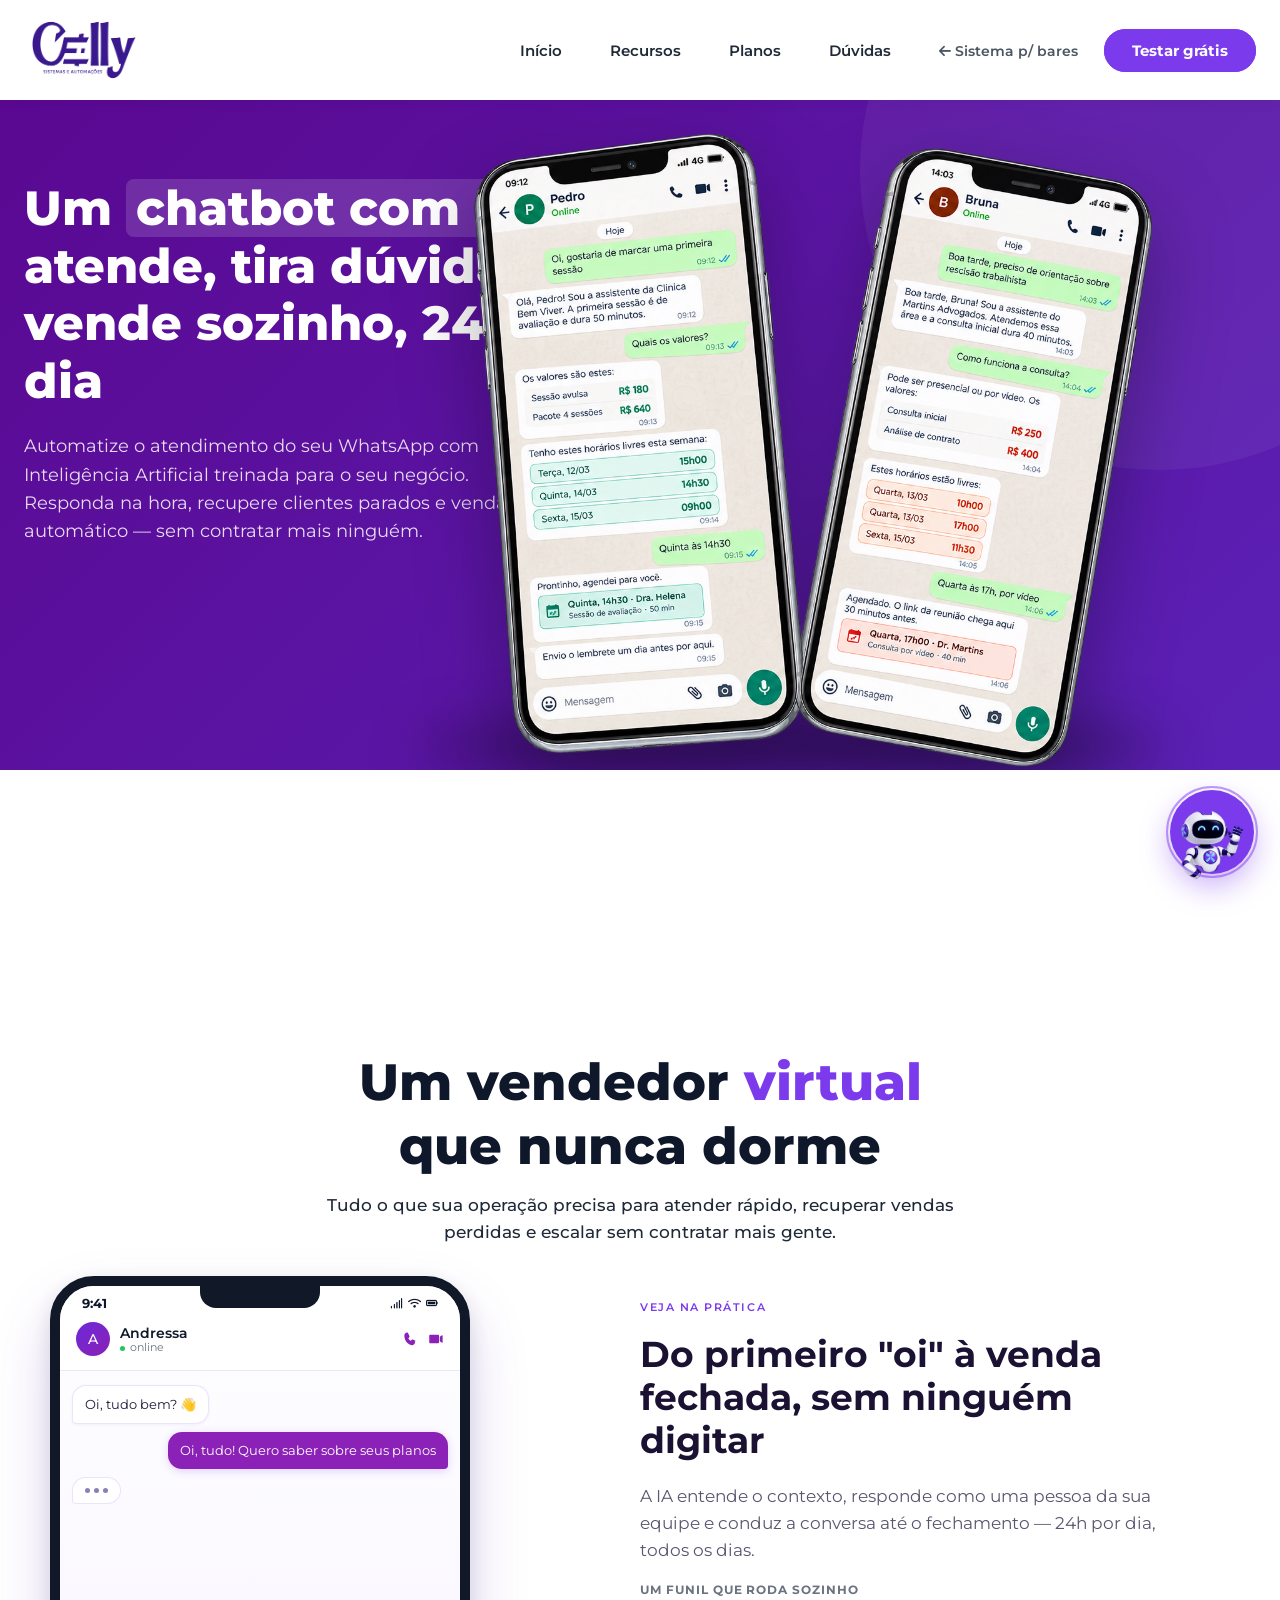
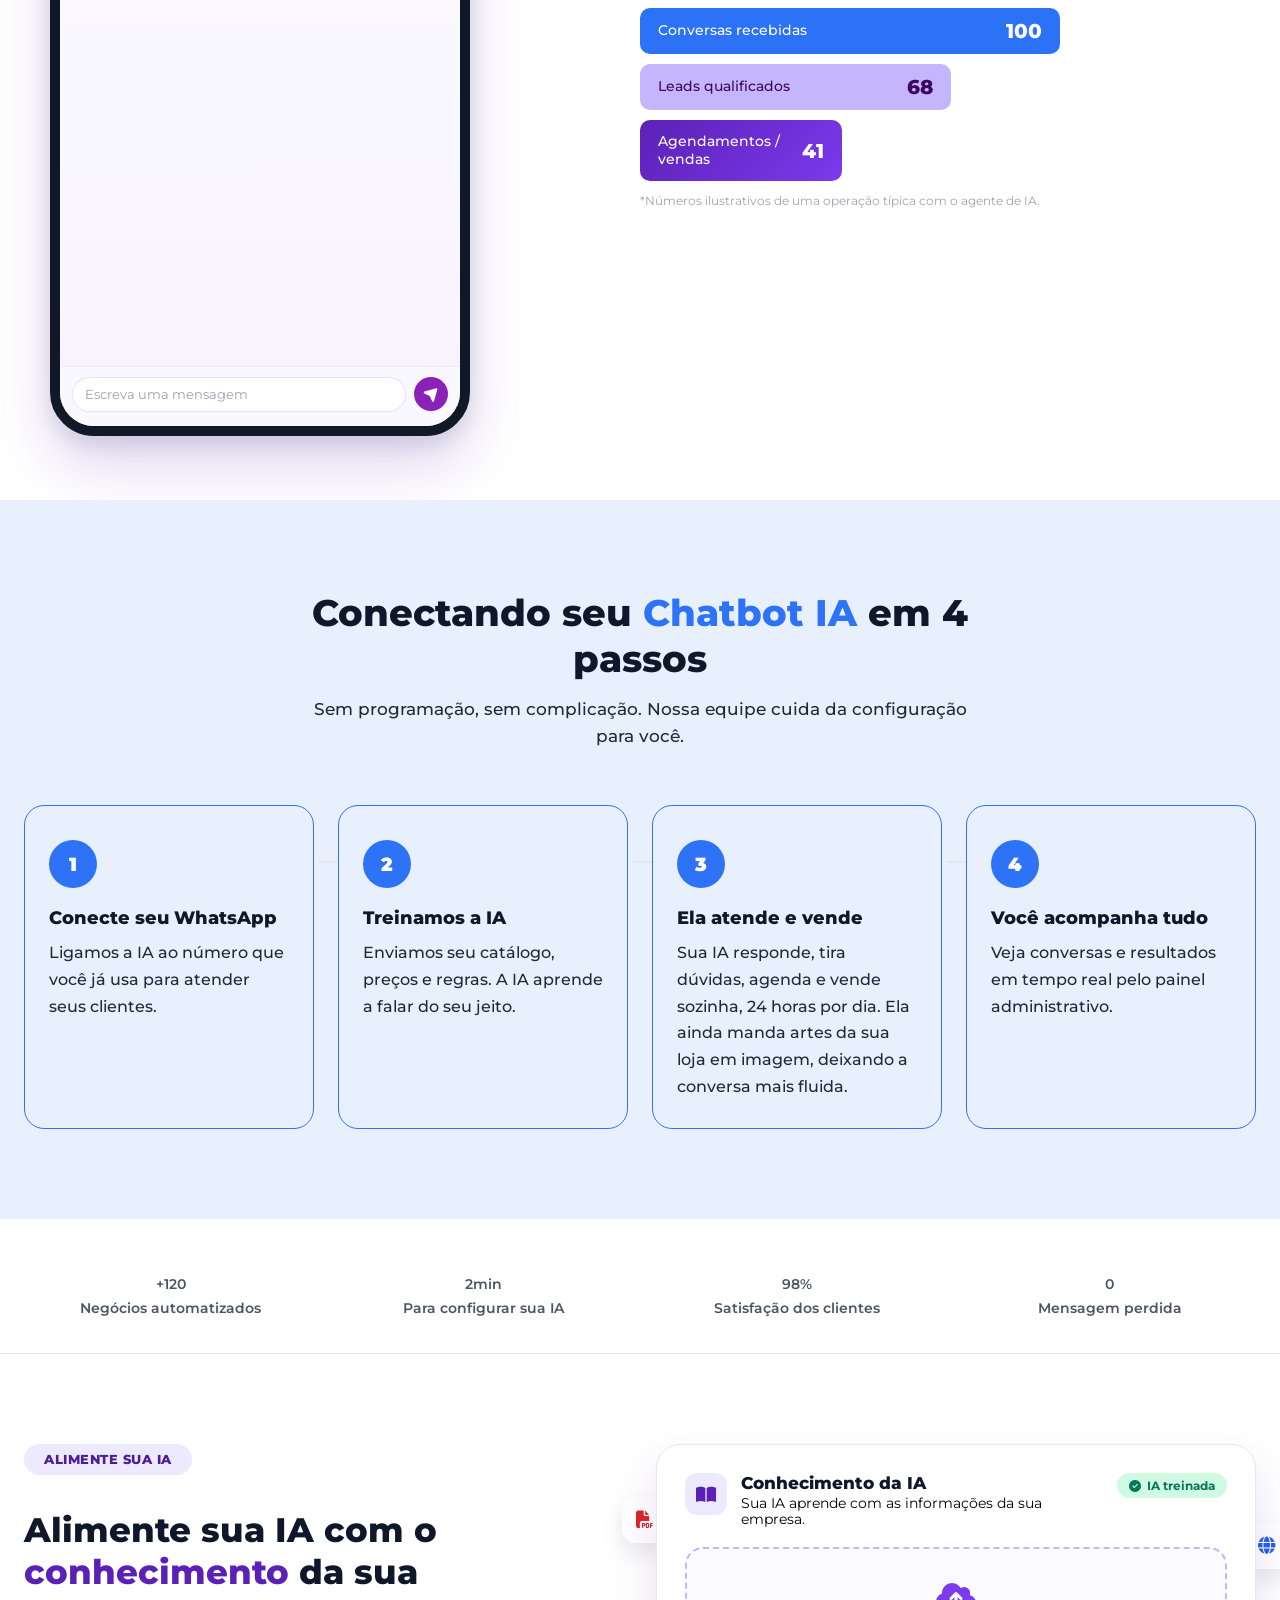
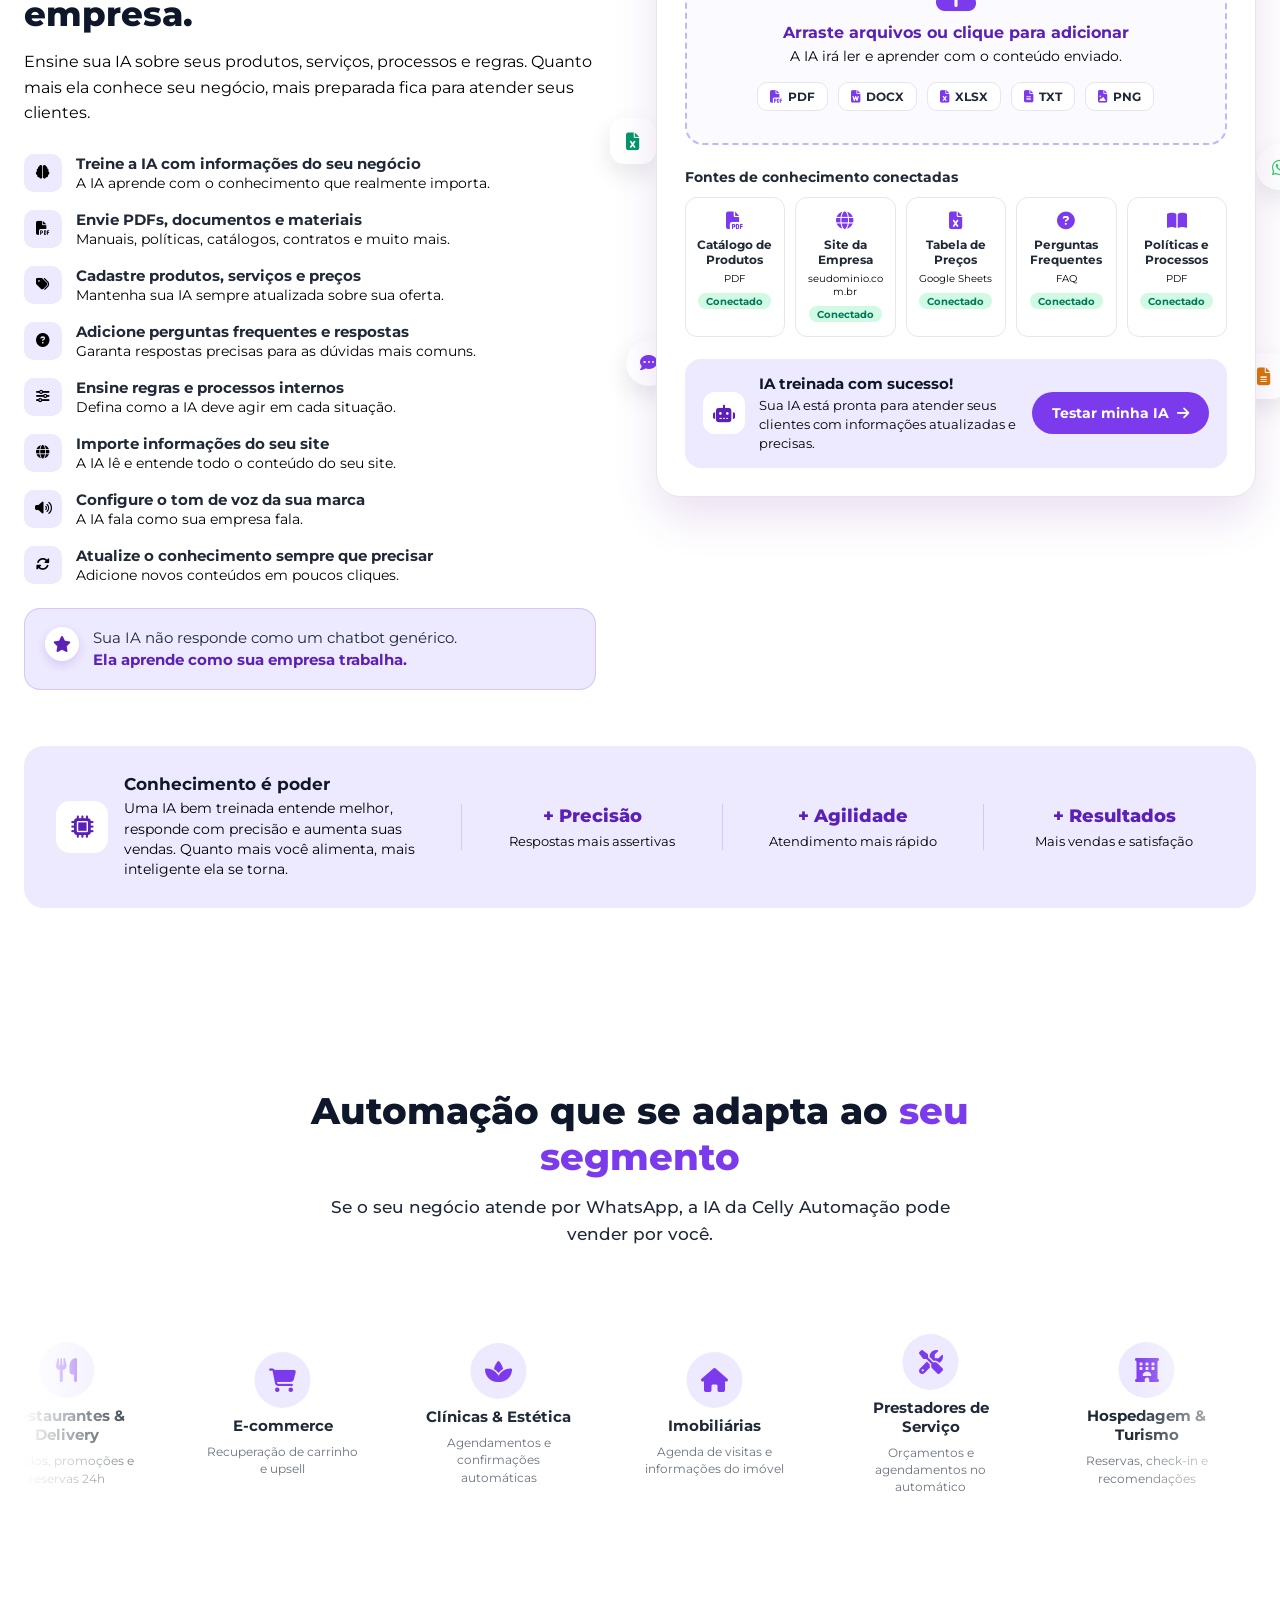
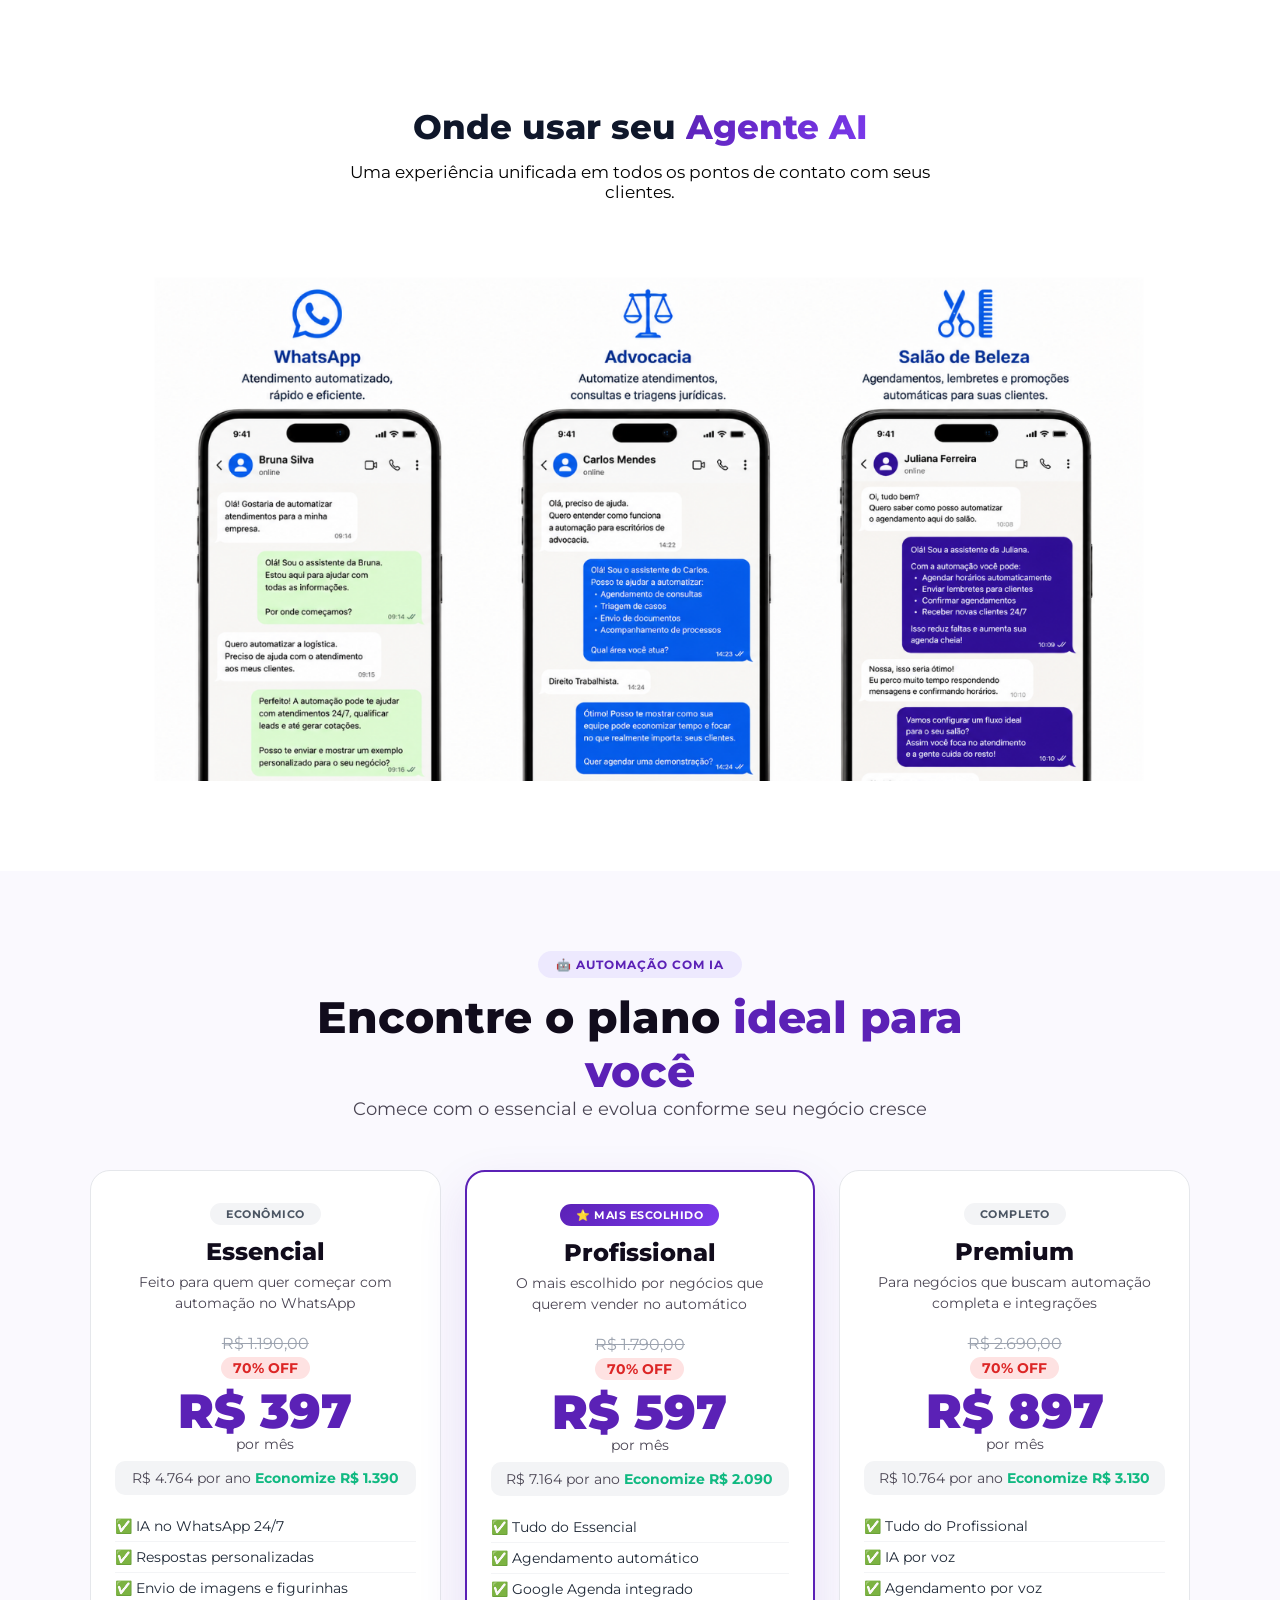
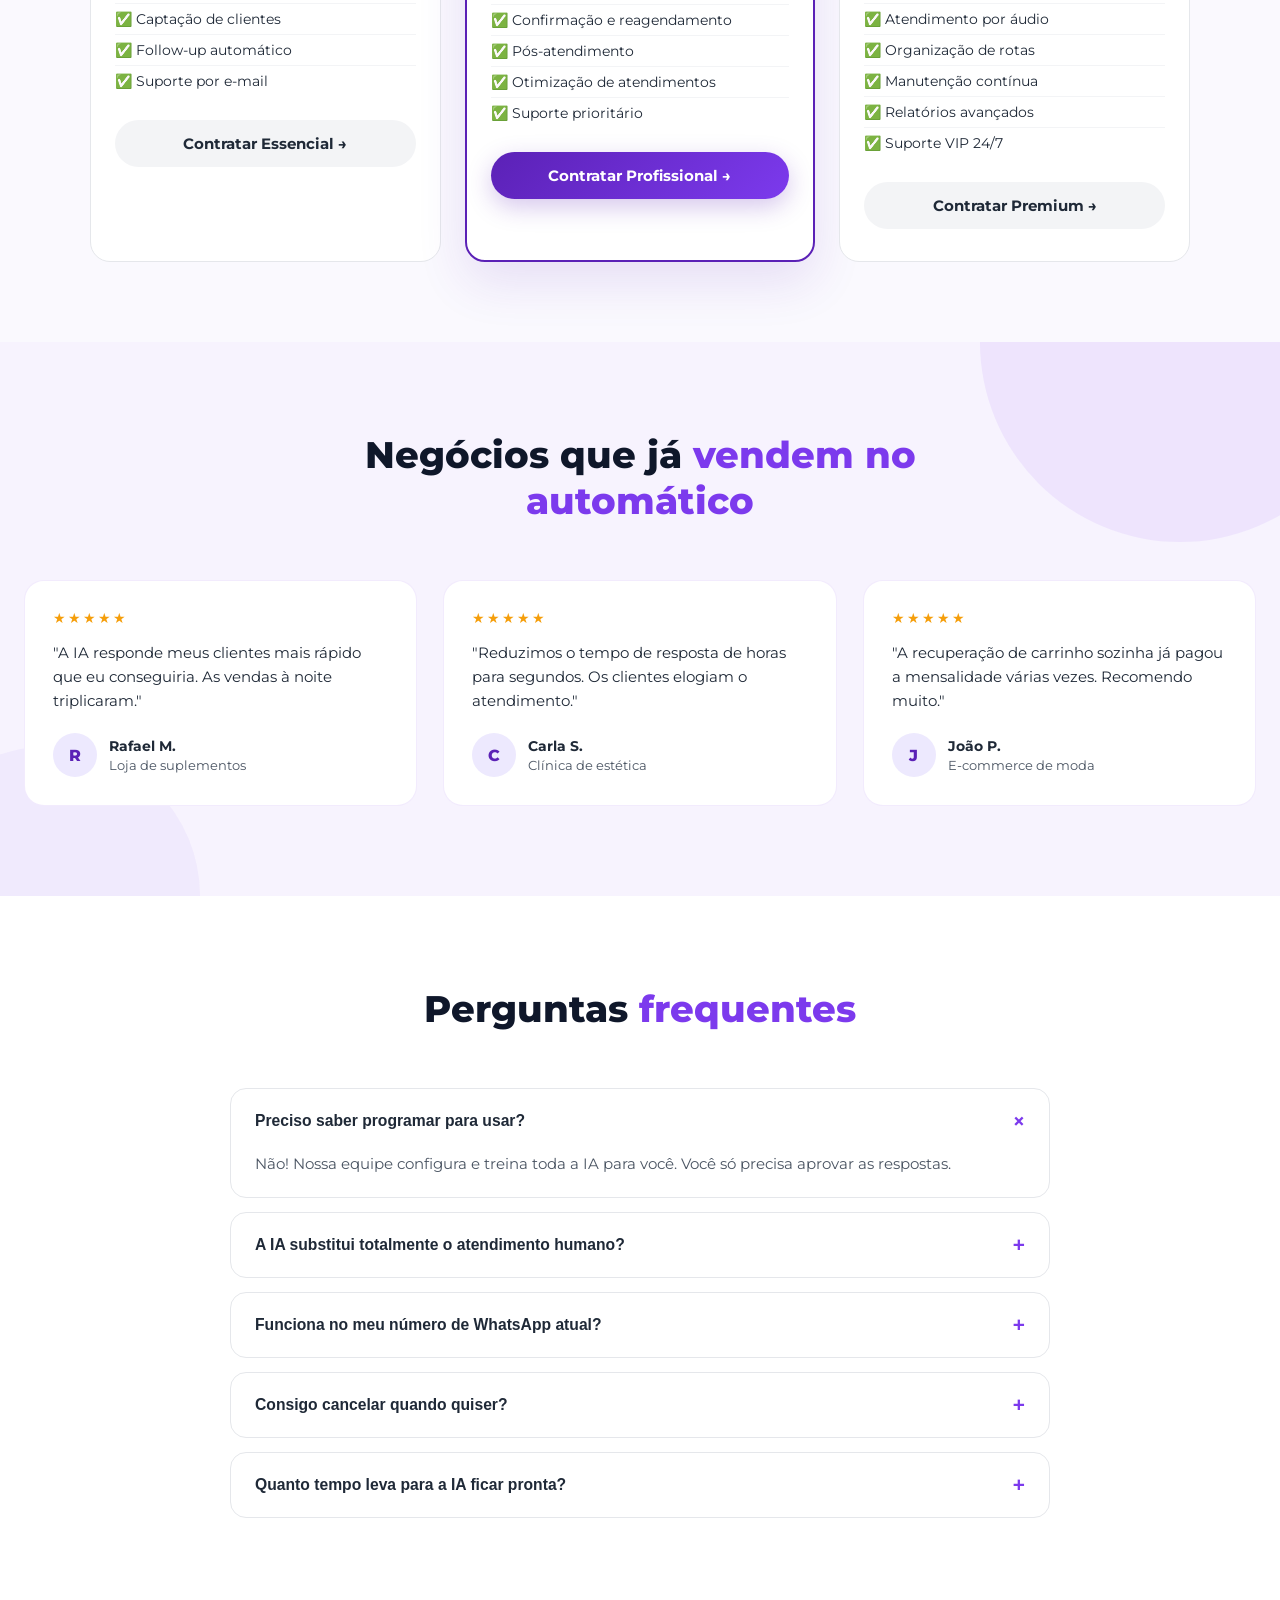
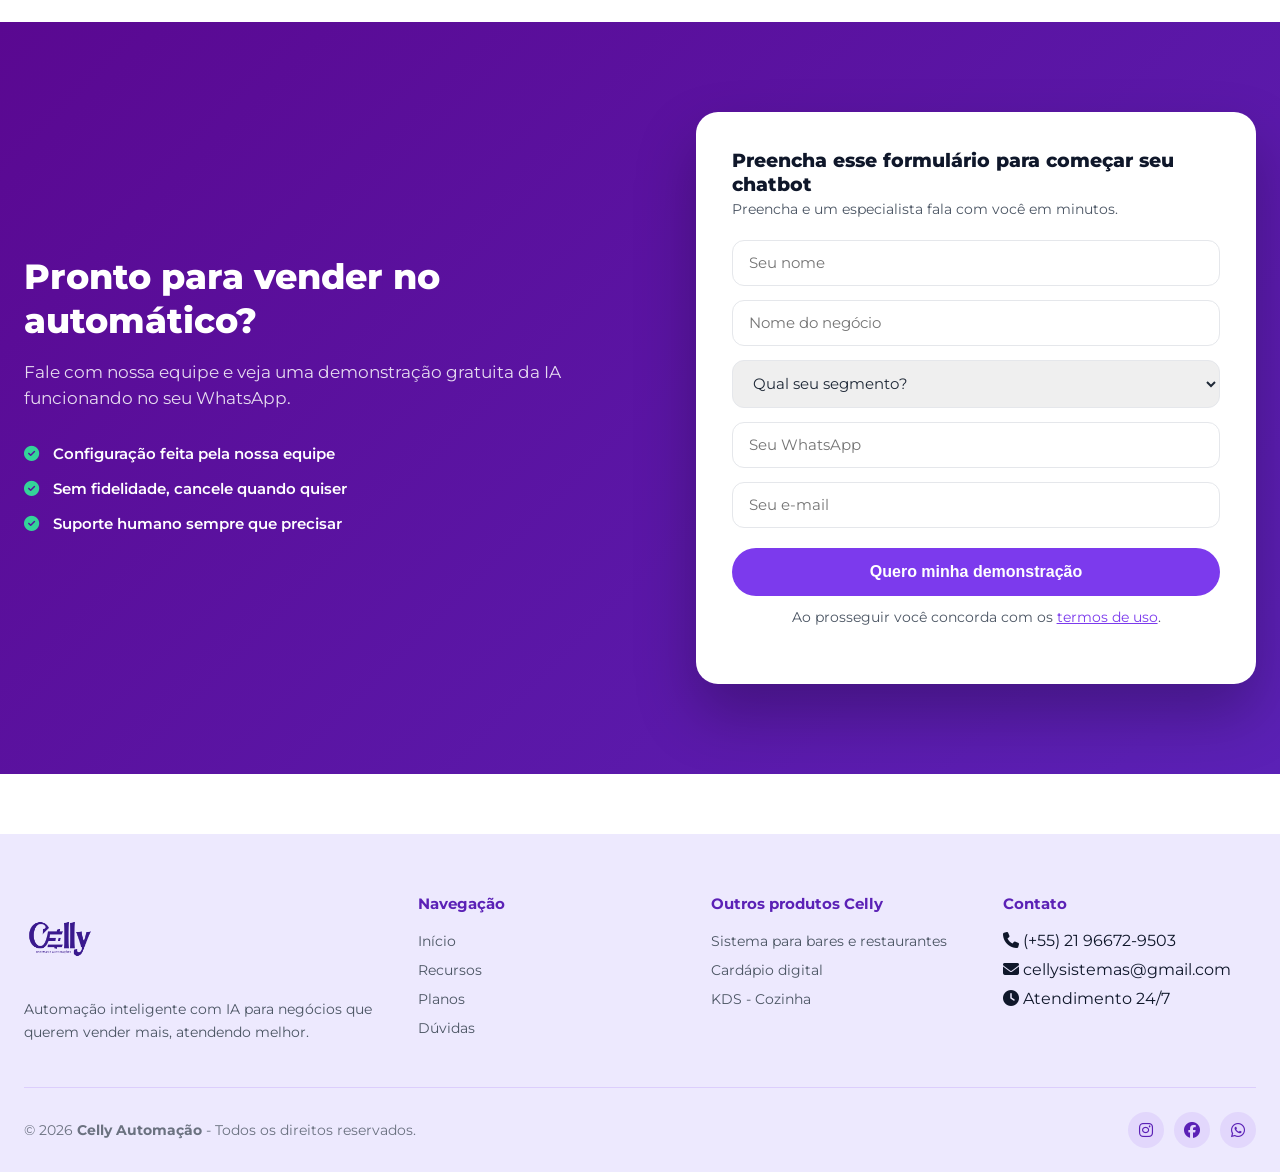
==== automacao-chatbot.html @ bc12ecd5 "Color "Conversas recebidas" funnel stage blue Co-Authored-By: Claude Sonnet 5 <noreply@anthropic.com" ====
<!DOCTYPE html>
<html lang="pt-br">
<head>
<meta charset="UTF-8">
<meta name="viewport" content="width=device-width, initial-scale=1.0, user-scalable=yes">
<title>Celly Automação - Chatbot com Inteligência Artificial</title>
<link rel="icon" type="image/png" href="portifolio-img/img/favicon-celly.png">
<!-- CSS -->
<link rel="stylesheet" href="automacao-chatbot.css?v=25">
<!-- Font Awesome -->
<link rel="stylesheet" href="https://cdnjs.cloudflare.com/ajax/libs/font-awesome/6.4.0/css/all.min.css">
<!-- Google Fonts -->
<link href="https://fonts.googleapis.com/css2?family=Montserrat:wght@100;200;300;400;500;600;700;800;900&display=swap" rel="stylesheet">
</head>
<body>
<!-- ======================================== -->
<!-- NAVBAR-->
<!-- ======================================== -->
<nav class="bot-navbar">
<div class="container">
<a href="portfolio.html" class="bot-logo">
<img src="portifolio-img/img/logo celly1.png" alt="Celly Logo">

</a>
<button class="bot-menu-toggle" id="botMenuToggle"><i class="fas fa-bars"></i></button>
<ul class="bot-nav-menu" id="botNavMenu">
<li><a href="#home">Início</a></li>
<li><a href="#recursos">Recursos</a></li>
<li><a href="#planos">Planos</a></li>
<li><a href="#faq">Dúvidas</a></li>
<li class="bot-nav-voltar"><a href="index.html" target="_blank" rel="noopener"><i class="fas fa-arrow-left"></i> Sistema p/ bares</a></li>
<li class="bot-nav-cta"><a href="#contato">Testar grátis</a></li>
</ul>
</div>
</nav>
<!-- ======================================== -->
<!-- HERO                                      -->
<!-- ======================================== -->
<section id="home" class="bot-hero">
<div class="container">
<div class="bot-hero-texto">
<h1>Um <span>chatbot com IA</span> que atende, tira dúvidas e vende sozinho, 24h por dia</h1>
<p>Automatize o atendimento do seu WhatsApp com Inteligência Artificial treinada para o seu negócio. Responda na hora, recupere clientes parados e venda no automático — sem contratar mais ninguém.</p>
</div>
<div class="bot-hero-visual">
<img src="portifolio-img/comercial/chat bot whatsapp ia.png" alt="Chatbot com IA Celly Automação">
</div>
</div>
</section>
<!-- RECURSOS -->
<!-- ======================================== -->
<section class="bot-section" id="recursos">
<div class="container">
<div class="bot-section-header">
<h2>Um vendedor <span>virtual</span> que nunca dorme</h2>
<p>Tudo o que sua operação precisa para atender rápido, recuperar vendas perdidas e escalar sem contratar mais gente.</p>
</div>
</div>
</section>
<!-- ============================================================
BLOCO "VEJA NA PRÁTICA" — chat demo (versão 1b)============================================================ -->
<section class="bot-section" id="veja-na-pratica">
<div class="container">
<div class="bot-chatdemo bot-reveal">
<!-- ---------- celular ---------- -->
<div class="bot-chatdemo-phone">
<div class="bot-chatdemo-statusbar">
<span>9:41</span>
<span class="bot-chatdemo-status-icons"><i class="fas fa-signal"></i><i class="fas fa-wifi"></i><i class="fas fa-battery-full"></i></span>
</div>
<div class="bot-chatdemo-header">
<div class="bot-chatdemo-avatar">A</div>
<div class="bot-chatdemo-ident">
<span class="bot-chatdemo-nome">Andressa</span>
<span class="bot-chatdemo-status"><i></i>online</span>
</div>
<svg class="bot-chatdemo-hicon" viewBox="0 0 256 256" aria-hidden="true"><path d="M222 158.5l-47.7-21.4a14 14 0 00-13.6 1.2l-24.1 16.1a70.4 70.4 0 01-34.9-34.7l16.2-24.4a14 14 0 001.1-13.5L97.5 34a14 14 0 00-14.6-8.3A50.2 50.2 0 0038 75.4C38 175.9 118.2 226 158.6 226a50.2 50.2 0 0049.7-44.9 14 14 0 00-6.3-13.5z"/></svg>
<svg class="bot-chatdemo-hicon" viewBox="0 0 256 256" aria-hidden="true"><path d="M164 60H32a12 12 0 00-12 12v112a12 12 0 0012 12h132a12 12 0 0012-12V72a12 12 0 00-12-12zm70 14v108a6 6 0 01-9 5.2l-37-21.4V90.2l37-21.4a6 6 0 019 5.2z"/></svg>
</div>
<!-- as mensagens são inseridas aqui pelo JS -->
<div class="bot-chatdemo-corpo" id="botChatCorpo"></div>
<div class="bot-chatdemo-input">
<span>Escreva uma mensagem</span>
<button type="button" id="botChatReplay" aria-label="Reiniciar conversa">
<svg viewBox="0 0 256 256" aria-hidden="true"><path d="M210.3 35.9L23.9 88.4a16 16 0 00-2.6 29.8l85.4 40.1 40.1 85.4a16 16 0 0029.8-2.6L229.1 54.6a16 16 0 00-18.8-18.7z"/></svg>
</button>
</div>
</div>
<!-- ---------- texto ao lado ---------- -->
<div class="bot-chatdemo-texto">
<span class="bot-chatdemo-kicker">Veja na prática</span>
<h3 class="bot-chatdemo-titulo">Do primeiro "oi" à venda fechada, sem ninguém digitar</h3>
<p class="bot-chatdemo-sub">A IA entende o contexto, responde como uma pessoa da sua equipe e conduz a conversa até o fechamento — 24h por dia, todos os dias.</p>
<div class="bot-chatdemo-funil">
<span class="bot-chatdemo-funil-titulo">Um funil que roda sozinho</span>
<div class="bot-chatdemo-funil-etapa etapa-1" style="--largura:100%">
<span class="bot-chatdemo-funil-label">Conversas recebidas</span>
<span class="bot-chatdemo-funil-num">100</span>
</div>
<div class="bot-chatdemo-funil-etapa etapa-2" style="--largura:74%">
<span class="bot-chatdemo-funil-label">Leads qualificados</span>
<span class="bot-chatdemo-funil-num">68</span>
</div>
<div class="bot-chatdemo-funil-etapa etapa-3" style="--largura:48%">
<span class="bot-chatdemo-funil-label">Agendamentos / vendas</span>
<span class="bot-chatdemo-funil-num">41</span>
</div>
<span class="bot-chatdemo-funil-nota">*Números ilustrativos de uma operação típica com o agente de IA.</span>
</div>
</div>
</div>
</div>
</section>

<!-- ======================================== -->
<!-- COMO FUNCIONA -->
<!-- ======================================== -->
<section class="bot-section bot-section-alt" id="como-funciona">
<div class="container">
<div class="bot-section-header">
<h2>Conectando seu <span>Chatbot IA</span> em 4 passos</h2>
<p>Sem programação, sem complicação. Nossa equipe cuida da configuração para você.</p>
</div>
<div class="bot-steps-grid">
<div class="bot-step bot-step-azul bot-reveal">
<div class="bot-step-num">1</div>
<h3>Conecte seu WhatsApp</h3>
<p>Ligamos a IA ao número que você já usa para atender seus clientes.</p>
</div>
<div class="bot-step bot-step-azul bot-reveal">
<div class="bot-step-num">2</div>
<h3>Treinamos a IA</h3>
<p>Enviamos seu catálogo, preços e regras. A IA aprende a falar do seu jeito.</p>
</div>
<div class="bot-step bot-step-azul bot-reveal">
<div class="bot-step-num">3</div>
<h3>Ela atende e vende</h3>
<p>Sua IA responde, tira dúvidas, agenda e vende sozinha, 24 horas por dia. Ela ainda manda artes da sua loja em imagem, deixando a conversa mais fluida.</p>
</div>
<div class="bot-step bot-step-azul bot-reveal">
<div class="bot-step-num">4</div>
<h3>Você acompanha tudo</h3>
<p>Veja conversas e resultados em tempo real pelo painel administrativo.</p>
</div>
</div>
</div>
</section>
<!-- ======================================== -->
<!-- STATS BAR -->
<!-- ======================================== -->
<section class="bot-stats-bar">
<div class="container">
<div class="bot-stat-item"><strong><span class="bot-contador" data-alvo="120" data-prefixo="+">0</span></strong><span>Negócios automatizados</span></div>
<div class="bot-stat-item"><strong><span class="bot-contador" data-alvo="2" data-sufixo="min">0</span></strong><span>Para configurar sua IA</span></div>
<div class="bot-stat-item"><strong><span class="bot-contador" data-alvo="98" data-sufixo="%">0</span></strong><span>Satisfação dos clientes</span></div>
<div class="bot-stat-item"><strong><span class="bot-contador" data-alvo="0">0</span></strong><span>Mensagem perdida</span></div>
</div>
</section>

<!-- ======================================== -->
<!-- ALIMENTE SUA IA - BASE DE CONHECIMENTO   -->
<!-- ======================================== -->
<section class="bot-section" id="conhecimento">
<div class="container">
<div class="bot-conhecimento-grid">

  <!-- TEXTO -->
  <div class="bot-conhecimento-texto">
    <span class="bot-badge">ALIMENTE SUA IA</span>
    <h2>Alimente sua IA com o <span>conhecimento</span> da sua empresa.</h2>
    <p>Ensine sua IA sobre seus produtos, serviços, processos e regras. Quanto mais ela conhece seu negócio, mais preparada fica para atender seus clientes.</p>

    <ul class="bot-conhecimento-lista">
      <li>
        <span class="bot-conhecimento-icon"><i class="fas fa-brain"></i></span>
        <div><strong>Treine a IA com informações do seu negócio</strong><span>A IA aprende com o conhecimento que realmente importa.</span></div>
      </li>
      <li>
        <span class="bot-conhecimento-icon"><i class="fas fa-file-pdf"></i></span>
        <div><strong>Envie PDFs, documentos e materiais</strong><span>Manuais, políticas, catálogos, contratos e muito mais.</span></div>
      </li>
      <li>
        <span class="bot-conhecimento-icon"><i class="fas fa-tags"></i></span>
        <div><strong>Cadastre produtos, serviços e preços</strong><span>Mantenha sua IA sempre atualizada sobre sua oferta.</span></div>
      </li>
      <li>
        <span class="bot-conhecimento-icon"><i class="fas fa-question-circle"></i></span>
        <div><strong>Adicione perguntas frequentes e respostas</strong><span>Garanta respostas precisas para as dúvidas mais comuns.</span></div>
      </li>
      <li>
        <span class="bot-conhecimento-icon"><i class="fas fa-sliders-h"></i></span>
        <div><strong>Ensine regras e processos internos</strong><span>Defina como a IA deve agir em cada situação.</span></div>
      </li>
      <li>
        <span class="bot-conhecimento-icon"><i class="fas fa-globe"></i></span>
        <div><strong>Importe informações do seu site</strong><span>A IA lê e entende todo o conteúdo do seu site.</span></div>
      </li>
      <li>
        <span class="bot-conhecimento-icon"><i class="fas fa-volume-up"></i></span>
        <div><strong>Configure o tom de voz da sua marca</strong><span>A IA fala como sua empresa fala.</span></div>
      </li>
      <li>
        <span class="bot-conhecimento-icon"><i class="fas fa-sync-alt"></i></span>
        <div><strong>Atualize o conhecimento sempre que precisar</strong><span>Adicione novos conteúdos em poucos cliques.</span></div>
      </li>
    </ul>

    <div class="bot-conhecimento-destaque">
      <span class="bot-conhecimento-destaque-icon"><i class="fas fa-star"></i></span>
      <p>Sua IA não responde como um chatbot genérico.<br><strong>Ela aprende como sua empresa trabalha.</strong></p>
    </div>
  </div>

  <!-- VISUAL -->
  <div class="bot-conhecimento-visual">
    <span class="bot-conhecimento-float bot-conhecimento-float-pdf"><i class="fas fa-file-pdf"></i></span>
    <span class="bot-conhecimento-float bot-conhecimento-float-sheet"><i class="fas fa-file-excel"></i></span>
    <span class="bot-conhecimento-float bot-conhecimento-float-faq"><i class="fas fa-comment-dots"></i></span>
    <span class="bot-conhecimento-float bot-conhecimento-float-globe"><i class="fas fa-globe"></i></span>
    <span class="bot-conhecimento-float bot-conhecimento-float-whats"><i class="fab fa-whatsapp"></i></span>
    <span class="bot-conhecimento-float bot-conhecimento-float-doc"><i class="fas fa-file-alt"></i></span>

    <div class="bot-conhecimento-card">
      <div class="bot-conhecimento-card-head">
        <span class="bot-conhecimento-card-icon"><i class="fas fa-book-open"></i></span>
        <div class="bot-conhecimento-card-head-texto">
          <h3>Conhecimento da IA</h3>
          <p>Sua IA aprende com as informações da sua empresa.</p>
        </div>
        <span class="bot-conhecimento-ok"><i class="fas fa-check-circle"></i> IA treinada</span>
      </div>

      <div class="bot-conhecimento-dropzone">
        <i class="fas fa-cloud-upload-alt"></i>
        <strong>Arraste arquivos ou clique para adicionar</strong>
        <p>A IA irá ler e aprender com o conteúdo enviado.</p>
        <div class="bot-conhecimento-filetypes">
          <span><i class="fas fa-file-pdf"></i> PDF</span>
          <span><i class="fas fa-file-word"></i> DOCX</span>
          <span><i class="fas fa-file-excel"></i> XLSX</span>
          <span><i class="fas fa-file-alt"></i> TXT</span>
          <span><i class="fas fa-file-image"></i> PNG</span>
        </div>
      </div>

      <h4 class="bot-conhecimento-fontes-titulo">Fontes de conhecimento conectadas</h4>
      <div class="bot-conhecimento-fontes-grid">
        <div class="bot-conhecimento-fonte">
          <i class="fas fa-file-pdf"></i>
          <strong>Catálogo de Produtos</strong>
          <span>PDF</span>
          <em>Conectado</em>
        </div>
        <div class="bot-conhecimento-fonte">
          <i class="fas fa-globe"></i>
          <strong>Site da Empresa</strong>
          <span>seudominio.com.br</span>
          <em>Conectado</em>
        </div>
        <div class="bot-conhecimento-fonte">
          <i class="fas fa-file-excel"></i>
          <strong>Tabela de Preços</strong>
          <span>Google Sheets</span>
          <em>Conectado</em>
        </div>
        <div class="bot-conhecimento-fonte">
          <i class="fas fa-question-circle"></i>
          <strong>Perguntas Frequentes</strong>
          <span>FAQ</span>
          <em>Conectado</em>
        </div>
        <div class="bot-conhecimento-fonte">
          <i class="fas fa-book-open"></i>
          <strong>Políticas e Processos</strong>
          <span>PDF</span>
          <em>Conectado</em>
        </div>
      </div>

      <div class="bot-conhecimento-sucesso">
        <span class="bot-conhecimento-sucesso-icon"><i class="fas fa-robot"></i></span>
        <div class="bot-conhecimento-sucesso-texto">
          <strong>IA treinada com sucesso!</strong>
          <span>Sua IA está pronta para atender seus clientes com informações atualizadas e precisas.</span>
        </div>
        <a href="#contato" class="btn-bot-conhecimento">Testar minha IA <i class="fas fa-arrow-right"></i></a>
      </div>
    </div>
  </div>
</div>

<!-- RODAPÉ DA SEÇÃO -->
<div class="bot-conhecimento-rodape">
  <div class="bot-conhecimento-rodape-principal">
    <span class="bot-conhecimento-rodape-icon"><i class="fas fa-microchip"></i></span>
    <div>
      <strong>Conhecimento é poder</strong>
      <p>Uma IA bem treinada entende melhor, responde com precisão e aumenta suas vendas. Quanto mais você alimenta, mais inteligente ela se torna.</p>
    </div>
  </div>
  <div class="bot-conhecimento-rodape-item">
    <strong>+ Precisão</strong>
    <span>Respostas mais assertivas</span>
  </div>
  <div class="bot-conhecimento-rodape-item">
    <strong>+ Agilidade</strong>
    <span>Atendimento mais rápido</span>
  </div>
  <div class="bot-conhecimento-rodape-item">
    <strong>+ Resultados</strong>
    <span>Mais vendas e satisfação</span>
  </div>
</div>
</div>
</section>

<!-- ======================================== -->
<!-- PARA QUEM É - CARROSSEL INFINITO         -->
<!-- ======================================== -->
<section class="bot-section bot-section-alt" id="segmentos">
<div class="container">
<div class="bot-section-header">
<h2>Automação que se adapta ao <span>seu segmento</span></h2>
<p>Se o seu negócio atende por WhatsApp, a IA da Celly Automação pode vender por você.</p>
</div>      
<!-- CARROSSEL INFINITO -->
<div class="bot-carrossel-wrapper">
<div class="bot-carrossel-track" id="botCarrosselTrack">
<!-- Os itens serão duplicados via JavaScript para efeito infinito -->
</div>
</div>
</div>
</section>

<!-- ======================================== -->
<!-- SUA EMPRESA USANDO NOSSO AGENTE DE IA     -->
<!-- ======================================== -->
<section class="bot-exemplos-section">
<h2 class="bot-exemplos-titulo">Onde usar seu <span>Agente AI</span></h2>
<p class="bot-exemplos-sub">Uma experiência unificada em todos os pontos de contato com seus clientes.</p>
<img src="portifolio-img/comercial/chatbot.png" alt="Exemplos de atendimento automatizado por IA no WhatsApp para Advocacia e Salão de Beleza" class="bot-exemplos-img bot-reveal">
</section>

<!-- ============================================ -->
<!-- PLANOS DE AUTOMAÇÃO - ESTILO HOSTGATOR       -->
<!-- ============================================ -->
<section class="planos-section" id="planos">
  <div class="container">

    <!-- TÍTULO -->
    <div class="planos-header">
      <span class="eyebrow">🤖 AUTOMAÇÃO COM IA</span>
      <h2>Encontre o plano <span style="color: #5B21B6;">ideal para você</span></h2>
      <p>Comece com o essencial e evolua conforme seu negócio cresce</p>
    </div>

    <!-- PLANOS -->
    <div class="planos-grid">

      <!-- ===== PLANO ESSENCIAL ===== -->
      <div class="plano-card">
        <div class="plano-badge">ECONÔMICO</div>
        <div class="plano-nome">Essencial</div>
        <div class="plano-desc">Feito para quem quer começar com automação no WhatsApp</div>

        <div class="plano-preco-antigo">R$ 1.190,00</div>
        <div class="plano-desconto">70% OFF</div>
        <div class="plano-preco">R$ 397</div>
        <div class="plano-preco-detalhe">por mês</div>
        <div class="plano-preco-anual">R$ 4.764 por ano <span style="color: #10B981; font-weight: 700;">Economize R$ 1.390</span></div>

        <ul class="plano-beneficios">
          <li>✅ IA no WhatsApp 24/7</li>
          <li>✅ Respostas personalizadas</li>
          <li>✅ Envio de imagens e figurinhas</li>
          <li>✅ Captação de clientes</li>
          <li>✅ Follow-up automático</li>
          <li>✅ Suporte por e-mail</li>
        </ul>

        <a href="#contato" class="btn-plano">Contratar Essencial →</a>
      </div>

      <!-- ===== PLANO PROFISSIONAL ===== -->
      <div class="plano-card destaque">
        <div class="plano-badge destaque-badge">⭐ MAIS ESCOLHIDO</div>
        <div class="plano-nome">Profissional</div>
        <div class="plano-desc">O mais escolhido por negócios que querem vender no automático</div>

        <div class="plano-preco-antigo">R$ 1.790,00</div>
        <div class="plano-desconto">70% OFF</div>
        <div class="plano-preco">R$ 597</div>
        <div class="plano-preco-detalhe">por mês</div>
        <div class="plano-preco-anual">R$ 7.164 por ano <span style="color: #10B981; font-weight: 700;">Economize R$ 2.090</span></div>

        <ul class="plano-beneficios">
          <li>✅ Tudo do Essencial</li>
          <li>✅ Agendamento automático</li>
          <li>✅ Google Agenda integrado</li>
          <li>✅ Confirmação e reagendamento</li>
          <li>✅ Pós-atendimento</li>
          <li>✅ Otimização de atendimentos</li>
          <li>✅ Suporte prioritário</li>
        </ul>

        <a href="#contato" class="btn-plano btn-destaque">Contratar Profissional →</a>
      </div>

      <!-- ===== PLANO PREMIUM ===== -->
      <div class="plano-card">
        <div class="plano-badge">COMPLETO</div>
        <div class="plano-nome">Premium</div>
        <div class="plano-desc">Para negócios que buscam automação completa e integrações</div>

        <div class="plano-preco-antigo">R$ 2.690,00</div>
        <div class="plano-desconto">70% OFF</div>
        <div class="plano-preco">R$ 897</div>
        <div class="plano-preco-detalhe">por mês</div>
        <div class="plano-preco-anual">R$ 10.764 por ano <span style="color: #10B981; font-weight: 700;">Economize R$ 3.130</span></div>

        <ul class="plano-beneficios">
          <li>✅ Tudo do Profissional</li>
          <li>✅ IA por voz</li>
          <li>✅ Agendamento por voz</li>
          <li>✅ Atendimento por áudio</li>
          <li>✅ Organização de rotas</li>
          <li>✅ Manutenção contínua</li>
          <li>✅ Relatórios avançados</li>
          <li>✅ Suporte VIP 24/7</li>
        </ul>

        <a href="#contato" class="btn-plano">Contratar Premium →</a>
      </div>

    </div>
  </div>
</section>

<!-- ======================================== -->
<!-- DEPOIMENTOS                              -->
<!-- ======================================== -->
<section class="bot-section bot-depoimentos-section">
<div class="container">
<div class="bot-section-header">
<h2>Negócios que já <span>vendem no automático</span></h2>
</div>
<div class="bot-depoimentos-grid">
<div class="bot-depoimento-card">
<div class="bot-depoimento-estrelas">★★★★★</div>
<p>"A IA responde meus clientes mais rápido que eu conseguiria. As vendas à noite triplicaram."</p>
<div class="bot-depoimento-autor">
<div class="bot-depoimento-avatar">R</div>
<div><strong>Rafael M.</strong><span>Loja de suplementos</span></div>
</div>
</div>
<div class="bot-depoimento-card">
<div class="bot-depoimento-estrelas">★★★★★</div>
<p>"Reduzimos o tempo de resposta de horas para segundos. Os clientes elogiam o atendimento."</p>
<div class="bot-depoimento-autor">
<div class="bot-depoimento-avatar">C</div>
<div><strong>Carla S.</strong><span>Clínica de estética</span></div>
</div>
</div>
<div class="bot-depoimento-card">
<div class="bot-depoimento-estrelas">★★★★★</div>
<p>"A recuperação de carrinho sozinha já pagou a mensalidade várias vezes. Recomendo muito."</p>
<div class="bot-depoimento-autor">
<div class="bot-depoimento-avatar">J</div>
<div><strong>João P.</strong><span>E-commerce de moda</span></div>
</div>
</div>
</div>
</div>
</section>

<!-- ======================================== -->
<!-- FAQ -->
<!-- ======================================== -->
<section class="bot-section" id="faq">
<div class="container">
<div class="bot-section-header">

<h2>Perguntas <span>frequentes</span></h2>
</div>
<div class="bot-faq-grid">
<div class="bot-faq-item">
<button class="bot-faq-btn">Preciso saber programar para usar?<span class="bot-faq-toggle">+</span></button>
<div class="bot-faq-content"><p>Não! Nossa equipe configura e treina toda a IA para você. Você só precisa aprovar as respostas.</p></div>
</div>
<div class="bot-faq-item">
<button class="bot-faq-btn">A IA substitui totalmente o atendimento humano?<span class="bot-faq-toggle">+</span></button>
<div class="bot-faq-content"><p>Ela cuida do atendimento inicial, dúvidas e vendas simples. Casos mais complexos podem ser transferidos para um humano a qualquer momento.</p></div>
</div>
<div class="bot-faq-item">
<button class="bot-faq-btn">Funciona no meu número de WhatsApp atual?<span class="bot-faq-toggle">+</span></button>
<div class="bot-faq-content"><p>Sim! Conectamos a automação diretamente ao número que você já usa, sem precisar trocar de número.</p></div>
</div>
<div class="bot-faq-item">
<button class="bot-faq-btn">Consigo cancelar quando quiser?<span class="bot-faq-toggle">+</span></button>
<div class="bot-faq-content"><p>Sim, sem multa e sem fidelidade. Você pode cancelar quando quiser.</p></div>
</div>
<div class="bot-faq-item">
<button class="bot-faq-btn">Quanto tempo leva para a IA ficar pronta?<span class="bot-faq-toggle">+</span></button>
<div class="bot-faq-content"><p>Em média 2 dias úteis após o envio das informações do seu negócio, dependendo da complexidade.</p></div>
</div>
</div>
</div>
</section>

<!-- ======================================== -->
<!-- CTA FINAL / FORMULÁRIO -->
<!-- ======================================== -->
<section class="bot-cta-section" id="contato">
<div class="container">
<div class="bot-cta-grid">
<div class="bot-cta-texto">
<h2>Pronto para vender no automático?</h2>
<p>Fale com nossa equipe e veja uma demonstração gratuita da IA funcionando no seu WhatsApp.</p>
<ul class="bot-cta-lista">
<li><i class="fas fa-check-circle"></i> Configuração feita pela nossa equipe</li>
<li><i class="fas fa-check-circle"></i> Sem fidelidade, cancele quando quiser</li>
<li><i class="fas fa-check-circle"></i> Suporte humano sempre que precisar</li>
</ul>
</div>
<div class="bot-cta-form">
<h3>Preencha esse formulário para começar seu chatbot</h3>
<p>Preencha e um especialista fala com você em minutos.</p>
<form id="botCtaForm">
<div class="bot-form-group"><input type="text" placeholder="Seu nome" required></div>
<div class="bot-form-group"><input type="text" placeholder="Nome do negócio" required></div>
<div class="bot-form-group">
<select required>
<option value="" disabled selected>Qual seu segmento?</option>
<option value="restaurante">Restaurante / Delivery</option>
<option value="ecommerce">E-commerce</option>
<option value="clinica">Clínica / Consultório</option>
<option value="imobiliaria">Imobiliária</option>
<option value="servicos">Prestação de serviços</option>
<option value="outro">Outro</option>
</select>
</div>
<div class="bot-form-group"><input type="tel" placeholder="Seu WhatsApp" required></div>
<div class="bot-form-group"><input type="email" placeholder="Seu e-mail" required></div>
<button type="submit" class="btn-bot-form-submit"> Quero minha demonstração</button>
</form>
<p class="bot-form-termos">Ao prosseguir você concorda com os <a href="#">termos de uso</a>.</p>
</div>
</div>
</div>
</section>

<!-- ======================================== -->
<!-- FOOTER -->
<!-- ======================================== -->
<footer class="bot-footer">
<div class="container">
<div class="bot-footer-grid">
<div>
<a href="#home" class="bot-footer-logo">
<img src="portifolio-img/img/logo celly1.png" alt="Celly Automação">
</a>
<p class="bot-footer-desc">Automação inteligente com IA para negócios que querem vender mais, atendendo melhor.</p>
</div>
<div>
<h4>Navegação</h4>
<ul class="bot-footer-links">
<li><a href="#home">Início</a></li>
<li><a href="#recursos">Recursos</a></li>
<li><a href="#planos">Planos</a></li>
<li><a href="#faq">Dúvidas</a></li>
</ul>
</div>
<div>
<h4>Outros produtos Celly</h4>
<ul class="bot-footer-links">
<li><a href="index.html" target="_blank" rel="noopener">Sistema para bares e restaurantes</a></li>
<li><a href="index.html#cardapio" target="_blank" rel="noopener">Cardápio digital</a></li>
<li><a href="index.html#kds" target="_blank" rel="noopener">KDS - Cozinha</a></li>
</ul>
</div>
<div>
<h4>Contato</h4>
<ul class="bot-footer-links">
<li><i class="fas fa-phone"></i> (+55) 21 96672-9503</li>
<li><i class="fas fa-envelope"></i> cellysistemas@gmail.com</li>
<li><i class="fas fa-clock"></i> Atendimento 24/7</li>
</ul>
</div>
</div>
<div class="bot-footer-bottom">
<p>&copy; 2026 <strong>Celly Automação</strong> - Todos os direitos reservados.</p>
<div class="bot-footer-social">
<a href="https://www.instagram.com/cellysistemas" target="_blank" rel="noopener"><i class="fab fa-instagram"></i></a>
<a href="https://www.facebook.com/profile.php?id=61593501004773&locale=pt_BR" target="_blank" rel="noopener"><i class="fab fa-facebook"></i></a>
<a href="https://wa.me/5521966729503?text=Ol%C3%A1!%20Posso%20saber%20mais%20sobre%20a%20Celly%20Sistemas%3F" target="_blank" rel="noopener"><i class="fab fa-whatsapp"></i></a>
</div>
</div>
</div>
</footer>

<!-- ======================================== -->
<!-- CHAT DEMO FLUTUANTE -->
<!-- ======================================== -->
<div class="bot-chat-float">
<button class="bot-chat-toggle" id="botChatToggle" aria-label="Testar a IA agora"><img src="portifolio-img/img/robozinho-ia.png" alt="" class="bot-chat-toggle-robo"></button>
<div class="bot-chat-window" id="botChatWindow">
<div class="bot-chat-header">
<div class="bot-chat-header-info">
<div class="bot-chat-msg-avatar" style="background:rgba(255,255,255,0.2);color:#fff;"><i class="fas fa-robot"></i></div>
<div><strong>IA Celly Automação</strong><span>🟢 Online agora</span></div>
</div>
<button class="bot-chat-close" id="botChatClose"><i class="fas fa-times"></i></button>
</div>
<div class="bot-chat-messages" id="botChatMessages">
<div class="bot-chat-msg">
<div class="bot-chat-msg-avatar"><i class="fas fa-robot"></i></div>
<p>Olá! 👋 Eu sou a IA da Celly Automação. Quer ver como eu atendo e vendo por um negócio 24h por dia?</p>
</div>
</div>
<div class="bot-chat-options">
<button class="bot-chat-option" data-pergunta="planos">💎 Planos</button>
<button class="bot-chat-option" data-pergunta="funciona">🤖 Como funciona</button>
<button class="bot-chat-option" data-pergunta="demo">🎥 Quero demo</button>
<button class="bot-chat-option" data-pergunta="contato">📞 Falar com humano</button>
</div>
<div style="display:flex;gap:8px;padding:12px 16px;border-top:1px solid var(--cinza-borda);">
<input type="text" id="botChatInput" placeholder="Digite sua mensagem..." style="flex:1;border:1px solid var(--cinza-borda);border-radius:20px;padding:9px 14px;font-family:var(--font);font-size:0.85rem;">
<button id="botChatSend" style="background:var(--roxo);color:#fff;border:none;width:38px;border-radius:50%;cursor:pointer;"><i class="fas fa-paper-plane"></i></button>
</div>
</div>
</div>

<script src="automacao-chatbot.js?v=2"></script>
</body>
</html>
---- automacao-chatbot.css ----
/* =========================================================== */
/* Celly AUTOMAÇÃO — CHATBOT COM IA                               */
/* Folha de estilos própria (site novo), mesma paleta do Celly    */
/* =========================================================== */
:root {
    --roxo: #7C3AED;
    --roxo-claro: #8B5CF6;
    --roxo-escuro: #5B21B6;
    --roxo-fraco: #EDE9FE;
    --roxo-transparente: rgba(124, 58, 237, 0.1);
    --roxo-hero: #5A0891;
    --branco: #FFFFFF;
    --cinza-claro: #F8F9FA;
    --cinza-borda: #E5E7EB;
    --cinza-texto: #4B5563;
    --preto-texto: #1F2937;
    --font: 'Montserrat', sans-serif;
    --sombra: 0 20px 45px rgba(90, 8, 145, 0.12);
}

* { margin: 0; padding: 0; box-sizing: border-box; }

html { scroll-behavior: smooth; }

body {
   font-family: var(--font);
    background: var(--branco);
    color: #0F172A;
    overflow-x: hidden;
    padding-top: 90px
}

img { max-width: 100%; display: block; }

.container {
    max-width: 1280px;
    margin: 0 auto;
    padding: 0 24px;
}

section { position: relative; }

.bot-badge {
    display: inline-flex;
    align-items: center;
    gap: 8px;
    background: var(--roxo-fraco);
    color: #4C1D95; /* Roxo mais escuro */
    padding: 8px 20px;
    border-radius: 40px;
    font-weight: 800; /* Mais forte */
    font-size: 0.8rem;
    letter-spacing: 0.5px;
    text-transform: uppercase;
    margin-bottom: 18px;
}

/* =========================================================== */
/* NAVBAR                                                       */
/* =========================================================== */
.bot-navbar {
    background: var(--branco);
    box-shadow: 0 2px 12px rgba(0,0,0,0.05);
    position: fixed;
    top: 0;
    left: 0;
    width: 100%;
    z-index: 100;
    height: 100px; /* Aumentado para caber a logo maior */
    padding: 0 24px;
    transform: translateY(0);
    transition: transform 0.3s ease;
}

/* Só aparece quando o cliente está no topo (Início) */
.bot-navbar-oculta {
    transform: translateY(-100%);
}

.bot-navbar .container {
    display: flex;
    align-items: center;
    justify-content: space-between;
    height: 100%;
    max-width: 100%;
    padding: 0;
    margin: 0;
}

.bot-logo {
    display: flex;
    align-items: center;
    gap: 10px;
    text-decoration: none;
    flex-shrink: 0;
    margin-right: 20px;
}

.bot-logo img {
    height: 150px; /* Aumentado de 80px para 90px */
    width: auto;
    display: block;
}

.bot-logo-tag {
    font-size: 0.75rem;
    font-weight: 700;
    letter-spacing: 1.5px;
    color: var(--roxo);
    text-transform: uppercase;
    display: block;
}

.bot-nav-menu {
    display: flex;
    align-items: center;
    list-style: none;
    gap: 4px;
    margin-left: auto;
}

.bot-nav-menu a {
    text-decoration: none;
    color: var(--preto-texto);
    font-weight: 600;
    font-size: 0.95rem;
    padding: 10px 22px;
    border-radius: 40px;
    transition: all 0.2s;
}

.bot-nav-menu a:hover {
    background: var(--roxo);
    color: var(--branco);
}

.bot-nav-menu .bot-nav-cta a {
    background: var(--roxo);
    color: var(--branco);
    border: 2px solid var(--roxo);
    font-weight: 700;
    padding: 10px 26px;
}

.bot-nav-menu .bot-nav-cta a:hover {
    background: var(--roxo-escuro);
    border-color: var(--roxo-escuro);
}

.bot-nav-voltar a {
    color: var(--cinza-texto) !important;
    font-size: 0.85rem !important;
}

.bot-menu-toggle {
    display: none;
    background: none;
    border: none;
    font-size: 1.6rem;
    color: var(--preto-texto);
    cursor: pointer;
}

/* =========================================================== */
/* RESPONSIVO - NAVBAR                                          */
/* =========================================================== */
@media (max-width: 768px) {
    .bot-navbar {
        padding: 0 16px;
        height: 80px;
    }
    
    .bot-logo img {
        height: 60px;
    }
    
    .bot-logo-tag {
        font-size: 0.6rem;
    }
    
    .bot-menu-toggle {
        display: block;
    }
    
    .bot-nav-menu {
        position: fixed;
        top: 80px;
        left: 0;
        right: 0;
        background: var(--branco);
        flex-direction: column;
        align-items: stretch;
        padding: 16px;
        gap: 4px;
        box-shadow: 0 12px 20px rgba(0,0,0,0.08);
        transform: translateY(-150%);
        opacity: 0;
        transition: all 0.3s;
        pointer-events: none;
        margin-left: 0;
    }
    
    .bot-nav-menu.active {
        transform: translateY(0);
        opacity: 1;
        pointer-events: auto;
    }
    
    .bot-nav-menu a {
        display: block;
        text-align: center;
    }
}

@media (max-width: 480px) {
    .bot-navbar {
        padding: 0 12px;
        height: 70px;
    }
    
    .bot-logo img {
        height: 48px;
    }
}
/* =========================================================== */
/* HERO                                                         */
/* =========================================================== */
/* =========================================================== */
/* HERO                                                         */
/* =========================================================== */
.bot-hero {
    background: linear-gradient(135deg, var(--roxo-hero) 0%, var(--roxo-escuro) 100%);
    padding: 90px 0 70px;
    overflow: hidden;
    position: relative;
}

.bot-hero::before {
    content: '';
    position: absolute;
    width: 600px; height: 600px;
    border-radius: 50%;
    background: rgba(255,255,255,0.05);
    top: -220px; right: -180px;
}

.bot-hero .container {
    display: grid;
    grid-template-columns: 1.1fr 0.9fr;
    align-items: center;
    gap: 40px;
    position: relative;
    z-index: 2;
    max-width: 100%; /* alinha com a logo "Automação" da navbar, que não é centralizada */
    margin: 0;
}

.bot-hero-badge {
    display: inline-flex;
    align-items: center;
    gap: 8px;
    background: rgba(255,255,255,0.12);
    color: var(--branco);
    padding: 7px 18px;
    border-radius: 40px;
    font-weight: 600;
    font-size: 0.85rem;
    margin-bottom: 22px;
    backdrop-filter: blur(4px);
}

.bot-hero h1 {
    font-size: 3rem;
    font-weight: 800;
    line-height: 1.2;
    color: var(--branco);
    margin-bottom: 22px;
    text-align: left;
}

.bot-hero h1 span {
    background: rgba(255,255,255,0.14);
    padding: 0 10px;
    border-radius: 8px;
}

.bot-hero p {
    font-size: 1.1rem;
    color: rgba(255,255,255,0.85);
    line-height: 1.6;
    margin-bottom: 30px;
    max-width: 520px;
    text-align: left;
}

.bot-hero-ctas {
    display: flex;
    gap: 16px;
    flex-wrap: wrap;
    margin-bottom: 34px;
    justify-content: flex-start;
}

.btn-bot-primario, .btn-bot-secundario {
    display: inline-flex;
    align-items: center;
    gap: 10px;
    padding: 16px 30px;
    border-radius: 40px;
    font-weight: 700;
    font-size: 1rem;
    text-decoration: none;
    transition: all 0.25s;
    cursor: pointer;
    border: none;
}

.btn-bot-primario {
    background: var(--branco);
    color: var(--roxo-escuro);
}
.btn-bot-primario:hover { transform: translateY(-3px); box-shadow: 0 12px 24px rgba(0,0,0,0.2); }

.btn-bot-secundario {
    background: transparent;
    color: var(--branco);
    border: 2px solid rgba(255,255,255,0.5);
}
.btn-bot-secundario:hover { background: rgba(255,255,255,0.12); border-color: var(--branco); }

.bot-hero-mini-stats {
    display: flex;
    gap: 28px;
    flex-wrap: wrap;
    justify-content: flex-start;
}

.bot-hero-mini-stats div {
    color: var(--branco);
    text-align: left;
}

.bot-hero-mini-stats strong {
    display: block;
    font-size: 1.5rem;
    font-weight: 800;
}

.bot-hero-mini-stats span {
    font-size: 0.8rem;
    color: rgba(255,255,255,0.75);
}

/* Entrada animada dos blocos de estatística */
.bot-stat-item {
    opacity: 0;
    transform: translateY(16px);
    transition: opacity 0.7s ease, transform 0.7s ease;
}
.bot-stat-item.bot-stat-visivel {
    opacity: 1;
    transform: translateY(0);
}

.bot-hero-visual {
    position: relative;
    display: flex;
    justify-content: center;
}

.bot-hero-visual img {
    max-width: 200px;
    filter: drop-shadow(0 30px 40px rgba(0,0,0,0.3));
    position: relative;
    z-index: 1;
}

/* Sombra preta "no chão", embaixo da foto */
.bot-hero-visual::after {
    content: '';
    position: absolute;
    left: 50%;
    bottom: 0;
    transform: translateX(-50%);
    width: 78%;
    height: 44px;
    background: rgba(0,0,0,0.55);
    filter: blur(28px);
    border-radius: 50%;
    z-index: 0;
}

/* =========================================================== */
/* RESPONSIVO - CELULAR (imagem bem grande)                    */
/* =========================================================== */
@media (max-width: 799px) {
    .bot-hero .container {
        grid-template-columns: 1fr;
        text-align: left !important;
        padding: 0 12px;
    }

    .bot-hero-texto {
        margin-top: -50px !important;
    }

    .bot-hero-texto h1 {
        font-size: 1.6rem;
        text-align: left !important;
    }

    .bot-hero-texto p {
        font-size: 0.95rem;
        text-align: left !important;
    }

    .btn-bot-primario, .btn-bot-secundario {
        padding: 14px 20px;
        font-size: 0.85rem;
        width: 100%;
        justify-content: center;
    }

    .bot-hero-mini-stats {
        gap: 12px;
    }

    .bot-hero-mini-stats strong {
        font-size: 1.1rem;
    }

    .bot-hero-mini-stats span {
        font-size: 0.65rem;
    }

    /* IMAGEM OCUPA A TELA INTEIRA (e sangra pra fora do padding lateral) */
    .bot-hero-visual {
        justify-content: center !important;
        margin-top: -55px !important;
        width: calc(100% + 110px) !important;
        margin-left: -55px !important;
        margin-right: -55px !important;
        overflow: visible;
    }

    .bot-hero-visual img {
        max-width: 100% !important;
        width: 100% !important;
        height: auto !important;
        margin: 0 !important;
        padding: 0 !important;
        display: block;
    }

    .bot-hero-visual::after {
        width: 90%;
        height: 25px;
        filter: blur(18px);
        bottom: -5px;
    }
}

/* No desktop, a foto flutua solta (position:absolute) por cima da coluna
   da direita, fora do fluxo do grid — assim redimensionar a foto nunca
   empurra ou mexe no texto ao lado, que fica fixo na coluna da esquerda. */
@media (min-width: 800px) {
    .bot-hero-visual {
        position: absolute;
        top: -50px;
        right: 8px;
        margin: 0;
    }

    .bot-hero-visual img {
        max-width: 960px;
    }

    /* A foto agora é absoluta e não empurra mais a altura da seção,
       então garantimos altura suficiente pro fundo roxo não cortar a foto */
    .bot-hero {
        min-height: 680px;
    }
}
/* =========================================================== */
/* FORÇA HERO À ESQUERDA - DESKTOP                             */
/* =========================================================== */
@media (min-width: 993px) {
    .bot-hero-texto {
        text-align: left !important;
        align-items: flex-start !important;
        justify-content: flex-start !important;
        margin-left: 0 !important;
    }
    
    .bot-hero-texto h1 {
        text-align: left !important;
        margin-left: 0 !important;
        margin-right: auto !important;
    }
    
    .bot-hero-texto p {
        text-align: left !important;
        margin-left: 0 !important;
        margin-right: auto !important;
        max-width: 520px !important;
    }
    
    .bot-hero-ctas {
        justify-content: flex-start !important;
        margin-left: 0 !important;
        margin-right: auto !important;
    }
    
    .bot-hero-mini-stats {
        justify-content: flex-start !important;
        margin-left: 0 !important;
        margin-right: auto !important;
    }
    
    .bot-hero-mini-stats div {
        text-align: left !important;
    }
}
/* =========================================================== */
/* STATS BAR                                                    */
/* =========================================================== */
.bot-stats-bar {
    background: var(--branco);
    padding: 36px 0;
    border-bottom: 1px solid var(--cinza-borda);
}
.bot-stats-bar .container {
    display: grid;
    grid-template-columns: repeat(4, 1fr);
    gap: 20px;
    text-align: center;
}
.bot-stats-bar strong {
    display: block;
    font-size: 2.2rem;
    font-weight: 800;
    color: var(--roxo);
}
.bot-stats-bar span {
    color: var(--cinza-texto);
    font-size: 0.9rem;
    font-weight: 600;
}

/* =========================================================== */
/* SEÇÃO GENÉRICA / HEADERS                                     */
/* =========================================================== */
.bot-section { padding: 90px 0; }

#como-funciona { background: #E8F0FE; }
#como-funciona h2 span { color: #2D72F7; }

/* Aproxima o título "vendedor virtual" do chat demo logo abaixo */
#recursos { padding-top: 130px; padding-bottom: 10px; }
#recursos .bot-section-header h2 { font-size: 2.1rem; }
#recursos .bot-section-header { margin-bottom: 0; }
#veja-na-pratica { padding-top: 20px; padding-bottom: 30px; }

/* Os ajustes finos abaixo (paddings/margens negativas grandes) são só
   pra desktop — no responsivo eles causavam sobreposição/"colamento" */
@media (min-width: 993px) {
    #recursos { padding-top: 280px; }
    #recursos .bot-section-header h2 { font-size: 3.2rem; }
    #veja-na-pratica { padding-top: 0; margin-top: -50px; }
}

.bot-section-header {
    max-width: 680px;
    margin: 0 auto 56px;
    text-align: center;
}
.bot-section-header h2 {
    font-size: 2.3rem;
    font-weight: 800;
    color:  #0F172A;
    margin-bottom: 14px;
    line-height: 1.25;
}
.bot-section-header h2 span { color: var(--roxo); }
.bot-section-header p {
    color: #1F2937; /* Mais escuro que cinza-texto */
    font-size: 1.05rem;
    line-height: 1.6;
    font-weight: 500; /* Adicionado peso */
}

/* =========================================================== */
/* FEATURES (RECURSOS)                                          */
/* =========================================================== */
.bot-features-grid {
    display: grid;
    grid-template-columns: repeat(3, 1fr);
    gap: 26px;
}
.bot-feature-card {
    background: var(--roxo-fraco);
    border: 1.5px solid var(--roxo-escuro);
    border-radius: 20px;
    padding: 32px 28px;
    transition: all 0.25s;
}
.bot-feature-card:hover {
    transform: translateY(-6px);
    box-shadow: var(--sombra);
    border-color: var(--roxo-escuro);
}
.bot-feature-icon {
    width: 56px; height: 56px;
    border-radius: 16px;
    background: var(--branco);
    color: var(--roxo-escuro);
    display: flex;
    align-items: center;
    justify-content: center;
    font-size: 1.4rem;
    margin-bottom: 20px;
}
.bot-feature-card h3 {
    font-size: 1.15rem;
    font-weight: 800;
    margin-bottom: 10px;
}
.bot-feature-card p {
    color: #1F2937;
    font-size: 0.95rem;
    line-height: 1.6;
}

/* =========================================================== */
/* COMO FUNCIONA (STEPS) - TEXTOS MAIS FORTES                  */
/* =========================================================== */
.bot-steps-grid {
    display: grid;
    grid-template-columns: repeat(4, 1fr);
    gap: 24px;
    counter-reset: passo;
}

.bot-step {
    position: relative;
    background: var(--branco);
    border-radius: 20px;
    padding: 34px 24px 28px;
    text-align: left;
    border: 1px solid var(--cinza-borda);
    transition: transform 0.3s, box-shadow 0.3s;
}

.bot-step:hover {
    transform: translateY(-4px);
    box-shadow: 0 8px 30px rgba(0,0,0,0.08);
}

.bot-step-num {
    width: 48px;
    height: 48px;
    border-radius: 50%;
    background: var(--roxo);
    color: var(--branco);
    display: flex;
    align-items: center;
    justify-content: center;
    font-weight: 900;
    font-size: 1.2rem;
    margin-bottom: 18px;
    transform: scale(0.5);
    opacity: 0;
    transition: transform 0.5s cubic-bezier(0.34, 1.56, 0.64, 1), opacity 0.4s ease;
}

.bot-step.visible .bot-step-num {
    transform: scale(1);
    opacity: 1;
}

.bot-step h3 {
    font-size: 1.15rem;
    font-weight: 800;
    margin-bottom: 10px;
    color: #0F172A;
    line-height: 1.3;
}

.bot-step p {
    color: #1F2937;
    font-size: 0.98rem;
    line-height: 1.7;
    font-weight: 500;
}

/* Passos em azul clarinho */
.bot-step-azul {
    background: #E8F0FE;
    border: 1.5px solid #2D72F7;
}

.bot-step-azul .bot-step-num {
    background: #2D72F7;
    color: var(--branco);
}

.bot-step-azul h3 {
    color: #0F172A;
}

.bot-step-azul p {
    color: #1F2937;
}

/* Linha divisória entre os passos */
.bot-steps-grid .bot-step:not(:last-child)::after {
    content: '';
    position: absolute;
    top: 55px;
    right: -30px;
    width: 24px;
    height: 2px;
    background: var(--cinza-borda);
    display: none;
}

@media (min-width: 993px) {
    .bot-steps-grid .bot-step:not(:last-child)::after {
        display: block;
    }
}

/* =========================================================== */
/* RESPONSIVO - STEPS                                           */
/* =========================================================== */
@media (max-width: 992px) {
    .bot-steps-grid {
        grid-template-columns: repeat(2, 1fr);
        gap: 20px;
    }
    
    .bot-steps-grid .bot-step:not(:last-child)::after {
        display: none;
    }
    
    .bot-step h3 {
        font-size: 1.05rem;
    }
    
    .bot-step p {
        font-size: 0.92rem;
    }
}

@media (max-width: 576px) {
    .bot-steps-grid {
        grid-template-columns: 1fr;
        max-width: 400px;
        margin: 0 auto;
        gap: 16px;
    }
    
    .bot-step {
        padding: 24px 20px;
    }
    
    .bot-step h3 {
        font-size: 1rem;
    }
    
    .bot-step p {
        font-size: 0.88rem;
    }
}
/* =========================================================== */
/* SHOWCASE (CAPTURAS DE TELA DO CHATBOT)                       */
/* =========================================================== */
.bot-showcase-grid {
    display: grid;
    grid-template-columns: 1fr 1fr 1fr;
    gap: 24px;
    align-items: end;
}
.bot-showcase-imagem-wrapper {
    background: var(--roxo-fraco);
    border-radius: 24px;
    padding: 20px;
    text-align: center;
    opacity: 0;
    transform: translateY(40px);
    transition: all 0.7s ease;
}
.bot-showcase-imagem-wrapper.visible { opacity: 1; transform: translateY(0); }
.bot-showcase-imagem-wrapper img { border-radius: 16px; margin: 0 auto; }
.bot-showcase-legenda {
    text-align: center;
    margin-top: 14px;
    font-weight: 700;
    color: var(--roxo-escuro);
    font-size: 0.95rem;
}

/* =========================================================== */
/* PARA QUEM É (SEGMENTOS)                                      */
/* =========================================================== */
.bot-segmentos-grid {
    display: grid;
    grid-template-columns: repeat(6, 1fr);
    gap: 18px;
}
.bot-segmento-item {
    background: var(--branco);
    border: 1px solid var(--cinza-borda);
    border-radius: 16px;
    padding: 22px 12px;
    text-align: center;
    transition: all 0.2s;
}
.bot-segmento-item:hover { border-color: var(--roxo); box-shadow: var(--sombra); transform: translateY(-4px); }
.bot-segmento-item i {
    font-size: 1.6rem;
    color: var(--roxo);
    margin-bottom: 10px;
}
.bot-segmento-item span {
    display: block;
    font-weight: 700;
    font-size: 0.85rem;
    color: var(--preto-texto);
}

/* =========================================================== */
/* PLANOS                                                       */
/* =========================================================== */
.bot-planos-tabs {
    display: flex;
    justify-content: center;
    gap: 10px;
    margin-bottom: 44px;
}
.bot-planos-tab {
    background: var(--branco);
    border: 2px solid var(--cinza-borda);
    color: var(--cinza-texto);
    font-weight: 700;
    padding: 12px 30px;
    border-radius: 40px;
    cursor: pointer;
    transition: all 0.2s;
}
.bot-planos-tab.active { background: var(--roxo); border-color: var(--roxo); color: var(--branco); }
.bot-planos-desconto {
    background: rgba(255,255,255,0.25);
    padding: 2px 8px;
    border-radius: 20px;
    font-size: 0.75rem;
    margin-left: 6px;
}

.bot-planos-grid {
    display: none;
    grid-template-columns: repeat(2, 1fr);
    gap: 30px;
    max-width: 800px;
    margin: 0 auto;
}
.bot-planos-grid.active { display: grid; }

/* =========================================================== */
/* PLANO ESSENCIAL (AZUL)                                       */
/* =========================================================== */
.bot-plano-essencial {
    background: var(--branco);
    border: 2px solid #2D72F7;
    border-radius: 22px;
    padding: 36px 30px;
    position: relative;
    display: flex;
    flex-direction: column;
    box-shadow: 0 4px 20px rgba(45, 114, 247, 0.10);
    transition: transform 0.3s, box-shadow 0.3s;
}

.bot-plano-essencial:hover {
    transform: translateY(-6px);
    box-shadow: 0 12px 40px rgba(45, 114, 247, 0.20);
}

.bot-plano-essencial .bot-plano-badge {
    background: transparent;
    color: #2D72F7;
    font-size: 0.85rem;
    letter-spacing: 1px;
    padding: 0;
}

.bot-plano-essencial .bot-plano-valor {
    color: #2D72F7;
    font-size: 2.6rem;
}

.bot-plano-essencial .bot-plano-moeda {
    color: #2D72F7;
}

.bot-plano-essencial .btn-bot-plano {
    background: #2D72F7;
    color: var(--branco);
}

.bot-plano-essencial .btn-bot-plano:hover {
    background: #1a5bc7;
    color: var(--branco);
}

.bot-plano-essencial .bot-plano-features li i {
    color: #2D72F7;
}

/* =========================================================== */
/* PLANO PROFISSIONAL (ROXO)                                    */
/* =========================================================== */
.bot-plano-destaque {
 
    
    border-radius: 22px;
    padding: 36px 30px;
    position: relative;
    display: flex;
    flex-direction: column;
    box-shadow: 0 8px 30px rgba(124, 58, 237, 0.15);
    transform: scale(1.02);
    transition: transform 0.3s, box-shadow 0.3s;
}

.bot-plano-destaque::before {
    content: '★ MAIS ESCOLHIDO';
    position: absolute;
    top: -12px;
    left: 50%;
    transform: translateX(-50%);
    background: var(--roxo);
    color: var(--branco);
    font-weight: 800;
    font-size: 0.7rem;
    letter-spacing: 1px;
    padding: 4px 20px;
    border-radius: 20px;
    text-transform: uppercase;
}

.bot-plano-destaque:hover {
    transform: scale(1.05);
    box-shadow: 0 16px 50px rgba(124, 58, 237, 0.35);
}

.bot-plano-destaque .bot-plano-badge {
    background: transparent;
    color: var(--roxo);
    font-size: 0.85rem;
    letter-spacing: 1px;
    padding: 0;
}

.bot-plano-destaque .bot-plano-valor {
    color: var(--roxo);
    font-size: 2.6rem;
}

.bot-plano-destaque .bot-plano-moeda {
    color: var(--roxo);
}

.bot-plano-destaque .btn-bot-plano {
    background: var(--roxo);
    color: var(--branco);
}

.bot-plano-destaque .btn-bot-plano:hover {
    background: var(--roxo-escuro);
    color: var(--branco);
}

.bot-plano-destaque .bot-plano-features li i {
    color: var(--roxo);
}

.bot-plano-destaque .bot-plano-features li {
    border-bottom: 1px dashed rgba(124, 58, 237, 0.20);
}

/* =========================================================== */
/* LINHA DIVISÓRIA ENTRE OS PLANOS                              */
/* =========================================================== */
.bot-planos-grid.active {
    position: relative;
}

.bot-planos-grid.active::after {
    content: '';
    position: absolute;
    top: 10%;
    bottom: 10%;
    left: 50%;
    width: 2px;
    background: linear-gradient(to bottom, transparent, var(--cinza-borda), transparent);
    opacity: 0.5;
    transform: translateX(-50%);
}

/* =========================================================== */
/* ESTILOS GERAIS DOS PLANOS                                    */
/* =========================================================== */
.bot-plano-card {
    background: var(--branco);
    border-radius: 22px;
    padding: 36px 30px;
    position: relative;
    display: flex;
    flex-direction: column;
}

.bot-plano-header {
    margin-bottom: 4px;
}

.bot-plano-badge {
    display: inline-block;
    font-weight: 800;
    font-size: 0.85rem;
    letter-spacing: 1px;
}

.bot-plano-preco { 
    margin-bottom: 6px;
}
.bot-plano-moeda { 
    font-size: 1.1rem; 
    font-weight: 700; 
    vertical-align: top; 
}
.bot-plano-valor { 
    font-size: 2.6rem; 
    font-weight: 800; 
}
.bot-plano-periodo { 
    color: var(--cinza-texto); 
    font-size: 0.9rem; 
}
.bot-plano-desc { 
    color: var(--cinza-texto); 
    font-size: 0.9rem; 
    margin-bottom: 24px; 
}
.bot-plano-features { 
    list-style: none; 
    margin-bottom: 28px; 
    flex: 1; 
}
.bot-plano-features li {
    display: flex;
    align-items: flex-start;
    gap: 10px;
    padding: 9px 0;
    font-size: 0.92rem;
    color: var(--preto-texto);
    border-bottom: 1px dashed var(--cinza-borda);
}
.bot-plano-features li:last-child {
    border-bottom: none;
}
.bot-plano-features li i { 
    margin-top: 3px; 
}
.btn-bot-plano {
    display: block;
    text-align: center;
    font-weight: 700;
    padding: 14px;
    border-radius: 40px;
    text-decoration: none;
    transition: all 0.3s;
    margin-top: auto;
}

/* =========================================================== */
/* RESPONSIVO                                                   */
/* =========================================================== */
@media (max-width: 768px) {
    /* Essencial e Profissional lado a lado, arrasta com o dedo (touch) */
    /* IMPORTANTE: só a aba .active pode ficar visível (senão Mensal + Anual aparecem juntos) */
    .bot-planos-grid {
        display: none !important;
    }
    .bot-planos-grid.active {
        display: flex !important;
        overflow-x: auto;
        scroll-snap-type: x mandatory;
        -webkit-overflow-scrolling: touch;
        gap: 18px;
        max-width: 100%;
        padding: 6px 24px 16px;
        margin: 0 -24px;
        /* esconde a barra de scroll, mas mantém o arrastar com o dedo */
        scrollbar-width: none;
        -ms-overflow-style: none;
    }
    .bot-planos-grid.active::-webkit-scrollbar {
        display: none;
    }

    .bot-planos-grid.active::after {
        display: none;
    }

    .bot-plano-destaque {
        transform: none;
    }

    .bot-plano-destaque:hover {
        transform: translateY(-6px);
    }

    .bot-plano-card {
        padding: 18px 16px;
        min-width: 62%;
        flex-shrink: 0;
        scroll-snap-align: center;
    }

    .bot-plano-valor {
        font-size: 1.8rem;
    }

    .bot-plano-desc {
        font-size: 0.82rem;
    }

    .bot-plano-features li {
        font-size: 0.85rem;
        padding: 6px 0;
    }

    .bot-plano-destaque::before {
        font-size: 0.6rem;
        padding: 3px 14px;
        top: -10px;
    }
}

@media (max-width: 480px) {
    .bot-planos-tabs {
        gap: 6px;
    }
    
    .bot-planos-tab {
        padding: 10px 18px;
        font-size: 0.85rem;
    }
    
    .bot-plano-card {
        padding: 24px 16px;
    }
    
    .bot-plano-valor {
        font-size: 2rem;
    }
}

/* =========================================================== */
/* SEGMENTOS - SEM FUNDO ROXO                                  */
/* =========================================================== */
.bot-segmentos-section {
    background: transparent;
}

.bot-segmentos-grid {
    display: grid;
    grid-template-columns: repeat(3, 1fr);
    gap: 16px;
    max-width: 700px;
    margin: 0 auto;
}

.bot-segmento-item {
    display: flex;
    align-items: center;
    gap: 10px;
    background: var(--branco);
    padding: 14px 20px;
    border-radius: 12px;
    border: 1px solid var(--cinza-borda);
    transition: all 0.3s;
}

.bot-segmento-item:hover {
    border-color: var(--roxo);
    box-shadow: 0 4px 16px rgba(124, 58, 237, 0.10);
    transform: translateY(-2px);
}

.bot-segmento-item i {
    color: var(--roxo);
    font-size: 1.1rem;
    width: 24px;
    text-align: center;
}

.bot-segmento-item span {
    font-size: 0.85rem;
    font-weight: 600;
    color: var(--preto-texto);
}

/* =========================================================== */
/* DEPOIMENTOS - COM FUNDO ROXINHO CLARINHO                    */
/* =========================================================== */
.bot-depoimentos-section {
    background: rgba(124, 58, 237, 0.06);
    position: relative;
    overflow: hidden;
}

/* Bolhas decorativas no fundo */
.bot-depoimentos-section::before {
    content: '';
    position: absolute;
    width: 400px;
    height: 400px;
    border-radius: 50%;
    background: rgba(124, 58, 237, 0.08);
    top: -200px;
    right: -100px;
    z-index: 0;
}

.bot-depoimentos-section::after {
    content: '';
    position: absolute;
    width: 300px;
    height: 300px;
    border-radius: 50%;
    background: rgba(124, 58, 237, 0.05);
    bottom: -150px;
    left: -100px;
    z-index: 0;
}

.bot-depoimentos-section .container {
    position: relative;
    z-index: 1;
}

.bot-depoimentos-grid {
    display: grid;
    grid-template-columns: repeat(3, 1fr);
    gap: 26px;
}

.bot-depoimento-card {
    background: var(--branco);
    border: 1px solid rgba(124, 58, 237, 0.10);
    border-radius: 20px;
    padding: 28px;
    transition: all 0.3s ease;
    position: relative;
}

.bot-depoimento-card:hover {
    transform: translateY(-4px);
    box-shadow: 0 8px 30px rgba(124, 58, 237, 0.12);
    border-color: rgba(124, 58, 237, 0.20);
}

.bot-depoimento-estrelas { 
    color: #F59E0B; 
    margin-bottom: 14px; 
    font-size: 0.9rem; 
    letter-spacing: 2px;
}

.bot-depoimento-card p {
    color: var(--preto-texto);
    font-size: 0.95rem;
    line-height: 1.6;
    margin-bottom: 20px;
}

.bot-depoimento-autor { 
    display: flex; 
    align-items: center; 
    gap: 12px; 
}

.bot-depoimento-avatar {
    width: 44px; 
    height: 44px;
    border-radius: 50%;
    background: var(--roxo-fraco);
    color: var(--roxo-escuro);
    display: flex;
    align-items: center;
    justify-content: center;
    font-weight: 800;
    font-size: 1rem;
    flex-shrink: 0;
}

.bot-depoimento-avatar:hover {
    background: var(--roxo);
    color: var(--branco);
}

.bot-depoimento-autor strong { 
    display: block; 
    font-size: 0.9rem; 
    color: var(--preto-texto);
}

.bot-depoimento-autor span { 
    font-size: 0.8rem; 
    color: var(--cinza-texto); 
}

/* =========================================================== */
/* RESPONSIVO DEPOIMENTOS                                       */
/* =========================================================== */
@media (max-width: 992px) {
    .bot-depoimentos-grid {
        grid-template-columns: repeat(2, 1fr);
        gap: 20px;
    }
}

@media (max-width: 768px) {
    .bot-depoimentos-grid {
        grid-template-columns: 1fr;
        max-width: 420px;
        margin: 0 auto;
        gap: 18px;
    }
    
    .bot-depoimento-card {
        padding: 24px 20px;
    }
    
    .bot-depoimentos-section::before,
    .bot-depoimentos-section::after {
        display: none;
    }
}

@media (max-width: 480px) {
    .bot-depoimento-card {
        padding: 20px 16px;
    }
    
    .bot-depoimento-card p {
        font-size: 0.88rem;
    }
    
    .bot-depoimento-avatar {
        width: 38px;
        height: 38px;
        font-size: 0.85rem;
    }
}

/* =========================================================== */
/* RESPONSIVO                                                   */
/* =========================================================== */
@media (max-width: 768px) {
    .bot-segmentos-grid {
        grid-template-columns: repeat(2, 1fr);
        gap: 12px;
        max-width: 100%;
    }
    
    .bot-segmento-item {
        padding: 12px 16px;
    }
    
    .bot-depoimentos-grid {
        grid-template-columns: 1fr;
        max-width: 420px;
        margin: 0 auto;
        gap: 18px;
    }
    
    .bot-depoimentos-section::before,
    .bot-depoimentos-section::after {
        display: none;
    }
}

@media (max-width: 480px) {
    .bot-segmentos-grid {
        grid-template-columns: 1fr 1fr;
        gap: 10px;
    }
    
    .bot-segmento-item {
        padding: 10px 14px;
    }
    
    .bot-segmento-item span {
        font-size: 0.75rem;
    }
    
    .bot-depoimento-card {
        padding: 20px 16px;
    }
    
    .bot-depoimento-card p {
        font-size: 0.88rem;
    }
    
    .bot-depoimento-avatar {
        width: 38px;
        height: 38px;
        font-size: 0.85rem;
    }
}
/* =========================================================== */
/* FAQ                                                          */
/* =========================================================== */
.bot-faq-grid { max-width: 820px; margin: 0 auto; }
.bot-faq-item {
    background: var(--branco);
    border: 1px solid var(--cinza-borda);
    border-radius: 16px;
    margin-bottom: 14px;
    overflow: hidden;
}
.bot-faq-btn {
    width: 100%;
    display: flex;
    align-items: center;
    justify-content: space-between;
    gap: 12px;
    background: none;
    border: none;
    padding: 20px 24px;
    font-weight: 700;
    font-size: 0.98rem;
    text-align: left;
    color: var(--preto-texto);
    cursor: pointer;
}
.bot-faq-toggle {
    font-size: 1.3rem;
    color: var(--roxo);
    transition: transform 0.25s;
    flex-shrink: 0;
}
.bot-faq-item.active .bot-faq-toggle { transform: rotate(45deg); }
.bot-faq-content {
    max-height: 0;
    overflow: hidden;
    transition: max-height 0.3s ease;
    padding: 0 24px;
}
.bot-faq-content p { color: var(--cinza-texto); font-size: 0.92rem; line-height: 1.6; padding-bottom: 20px; }
.bot-faq-item.active .bot-faq-content { max-height: 300px; }

/* =========================================================== */
/* CTA FINAL / FORM                                             */
/* =========================================================== */
.bot-cta-section {
    background: linear-gradient(135deg, var(--roxo-hero) 0%, var(--roxo-escuro) 100%);
    padding: 90px 0;
    margin-bottom: 60px;
}
.bot-cta-grid {
    display: grid;
    grid-template-columns: 1fr 0.9fr;
    gap: 50px;
    align-items: center;
}
.bot-cta-texto h2 { color: var(--branco); font-size: 2.2rem; font-weight: 800; margin-bottom: 16px; line-height: 1.25; }
.bot-cta-texto p { color: rgba(255,255,255,0.85); font-size: 1.05rem; line-height: 1.6; margin-bottom: 24px; }
.bot-cta-lista { list-style: none; }
.bot-cta-lista li { color: var(--branco); padding: 8px 0; font-weight: 600; font-size: 0.95rem; }
.bot-cta-lista li i { color: #34D399; margin-right: 10px; }

.bot-cta-form {
    background: var(--branco);
    border-radius: 22px;
    padding: 36px;
    box-shadow: 0 30px 60px rgba(0,0,0,0.25);
}
.bot-cta-form h3 { font-size: 1.2rem; font-weight: 800; margin-bottom: 4px; }
.bot-cta-form > p { color: var(--cinza-texto); font-size: 0.88rem; margin-bottom: 22px; }
.bot-form-group { margin-bottom: 14px; }
.bot-form-group input, .bot-form-group select {
    width: 100%;
    padding: 13px 16px;
    border: 1px solid var(--cinza-borda);
    border-radius: 12px;
    font-family: var(--font);
    font-size: 0.92rem;
    color: var(--preto-texto);
}
.bot-form-group input:focus, .bot-form-group select:focus {
    outline: none;
    border-color: var(--roxo);
}
.btn-bot-form-submit {
    width: 100%;
    background: var(--roxo);
    color: var(--branco);
    border: none;
    padding: 15px;
    border-radius: 40px;
    font-weight: 700;
    font-size: 1rem;
    cursor: pointer;
    margin-top: 6px;
    transition: all 0.2s;
}
.btn-bot-form-submit:hover { background: var(--roxo-escuro); }
.bot-form-termos { font-size: 0.75rem; color: var(--cinza-texto); text-align: center; margin-top: 12px; }
.bot-form-termos a { color: var(--roxo); }

/* =========================================================== */
/* FOOTER                                                       */
/* =========================================================== */
.bot-footer { background: var(--roxo-fraco); padding: 60px 0 24px; }
.bot-footer-grid {
    display: grid;
    grid-template-columns: 1.4fr 1fr 1fr 1fr;
    gap: 40px;
    padding-bottom: 40px;
    border-bottom: 1px solid rgba(124,58,237,0.15);
}
.bot-footer-logo { display: flex; align-items: center; gap: 10px; text-decoration: none; margin-bottom: 14px; }
.bot-footer-logo img { height: 90px; }
.bot-footer p.bot-footer-desc { color: #4B5563; font-size: 0.9rem; line-height: 1.6; }
.bot-footer h4 { color: var(--roxo-escuro); font-size: 0.95rem; margin-bottom: 18px; }
.bot-footer-links { list-style: none; }
.bot-footer-links li { margin-bottom: 10px; }
.bot-footer-links a { color: #4B5563; text-decoration: none; font-size: 0.9rem; transition: color 0.2s; }
.bot-footer-links a:hover { color: var(--roxo); }
.bot-footer-bottom {
    display: flex;
    justify-content: space-between;
    align-items: center;
    padding-top: 24px;
    flex-wrap: wrap;
    gap: 12px;
}
.bot-footer-bottom p { color: #6B7280; font-size: 0.85rem; }
.bot-footer-social { display: flex; gap: 10px; }
.bot-footer-social a {
    width: 36px; height: 36px;
    border-radius: 50%;
    background: rgba(124,58,237,0.1);
    color: var(--roxo-escuro);
    display: flex; align-items: center; justify-content: center;
    text-decoration: none;
    transition: all 0.2s;
}
.bot-footer-social a:hover { background: var(--roxo); color: var(--branco); }

/* =========================================================== */
/* CHAT DEMO FLUTUANTE                                          */
/* =========================================================== */
.bot-chat-float { position: fixed; bottom: 26px; right: 26px; z-index: 999; }
.bot-chat-toggle {
    position: relative;
    display: flex;
    align-items: center;
    justify-content: center;
    width: 84px;
    height: 84px;
    padding: 0;
    background: var(--roxo);
    color: var(--branco);
    border: none;
    border-radius: 50%;
    box-shadow: 0 12px 30px rgba(124,58,237,0.4);
    cursor: pointer;
    font-family: var(--font);
    font-weight: 700;
    font-size: 0.9rem;
    transition: transform 0.2s, background 0.2s;
}
.bot-chat-toggle:hover { background: var(--roxo-escuro); transform: scale(1.06); }

/* Anel pulsante ao redor do botão */
.bot-chat-toggle::before {
    content: '';
    position: absolute;
    top: -4px; left: -4px; right: -4px; bottom: -4px;
    border-radius: 50%;
    border: 2px solid rgba(124, 58, 237, 0.5);
    animation: botChatTogglePulse 2s ease-in-out infinite;
    pointer-events: none;
}

@keyframes botChatTogglePulse {
    0% { transform: scale(1); opacity: 1; }
    100% { transform: scale(1.4); opacity: 0; }
}
.bot-chat-toggle-robo {
    width: 64px;
    height: auto;
    flex-shrink: 0;
    margin-top: 26px;
}

@keyframes botRoboVivo {
    0%, 100% { transform: translateY(0) rotate(0deg); }
    25% { transform: translateY(-4px) rotate(-4deg); }
    50% { transform: translateY(0) rotate(0deg); }
    75% { transform: translateY(-2px) rotate(4deg); }
}
.bot-chat-window {
    position: absolute;
    bottom: 70px;
    right: 0;
    width: 340px;
    max-height: 460px;
    background: var(--branco);
    border-radius: 20px;
    box-shadow: 0 30px 60px rgba(0,0,0,0.25);
    display: none;
    flex-direction: column;
    overflow: hidden;
}
.bot-chat-window.active { display: flex; }
.bot-chat-header {
    background: var(--roxo);
    color: var(--branco);
    padding: 16px 18px;
    display: flex;
    align-items: center;
    justify-content: space-between;
}
.bot-chat-header-info { display: flex; align-items: center; gap: 10px; }
.bot-chat-header strong { display: block; font-size: 0.9rem; }
.bot-chat-header span { font-size: 0.75rem; opacity: 0.85; }
.bot-chat-close { background: none; border: none; color: var(--branco); font-size: 1rem; cursor: pointer; }
.bot-chat-messages { flex: 1; padding: 16px; overflow-y: auto; max-height: 260px; }
.bot-chat-msg { display: flex; gap: 8px; margin-bottom: 14px; }
.bot-chat-msg-avatar {
    width: 28px; height: 28px;
    border-radius: 50%;
    background: var(--roxo-fraco);
    color: var(--roxo);
    display: flex; align-items: center; justify-content: center;
    font-size: 0.75rem;
    flex-shrink: 0;
}
.bot-chat-msg-user { flex-direction: row-reverse; }
.bot-chat-msg-user .bot-chat-msg-avatar { background: var(--roxo); color: var(--branco); }
.bot-chat-msg p {
    background: var(--cinza-claro);
    padding: 10px 14px;
    border-radius: 14px;
    font-size: 0.85rem;
    line-height: 1.5;
    max-width: 220px;
}
.bot-chat-msg-user p { background: var(--roxo-fraco); }

/* Indicador de "digitando..." com pontinhos animados */
.bot-chat-typing-dots {
    display: inline-flex;
    align-items: center;
    gap: 4px;
    padding: 4px 2px;
}
.bot-chat-typing-dots span {
    width: 6px;
    height: 6px;
    border-radius: 50%;
    background: var(--roxo);
    opacity: 0.4;
    animation: bot-chat-typing-blink 1.2s infinite ease-in-out;
}
.bot-chat-typing-dots span:nth-child(2) { animation-delay: 0.2s; }
.bot-chat-typing-dots span:nth-child(3) { animation-delay: 0.4s; }
@keyframes bot-chat-typing-blink {
    0%, 80%, 100% { opacity: 0.3; transform: translateY(0); }
    40% { opacity: 1; transform: translateY(-3px); }
}
.bot-chat-options { display: flex; flex-wrap: wrap; gap: 6px; padding: 0 16px 12px; }
.bot-chat-option {
    background: var(--roxo-fraco);
    color: var(--roxo-escuro);
    border: none;
    padding: 8px 12px;
    border-radius: 20px;
    font-size: 0.78rem;
    font-weight: 600;
    cursor: pointer;
}
.bot-chat-option:hover { background: var(--roxo); color: var(--branco); }

/* =========================================================== */
/* ANIMAÇÃO SCROLL REVEAL GENÉRICA                              */
/* =========================================================== */
.bot-reveal { opacity: 0; transform: translateY(30px); transition: all 0.7s ease; }
.bot-reveal.visible { opacity: 1; transform: translateY(0); }

/* =========================================================== */
/* RESPONSIVO                                                   */
/* =========================================================== */
@media (max-width: 992px) {
    .bot-hero .container { grid-template-columns: 1fr; text-align: center; }
    .bot-hero p { margin: 0 auto 30px; }
    .bot-hero-ctas, .bot-hero-mini-stats { justify-content: center; }
    .bot-hero-visual { margin-top: 30px; }
    .bot-features-grid, .bot-steps-grid, .bot-showcase-grid, .bot-depoimentos-grid, .bot-planos-grid { grid-template-columns: repeat(2, 1fr); }
    .bot-segmentos-grid { grid-template-columns: repeat(3, 1fr); }
    .bot-cta-grid { grid-template-columns: 1fr; }
    .bot-footer-grid { grid-template-columns: 1fr 1fr; }
    .bot-stats-bar .container { grid-template-columns: repeat(2, 1fr); gap: 24px; }
}

@media (max-width: 768px) {
    .bot-menu-toggle { display: block; }
    .bot-nav-menu {
        position: fixed;
        top: 90px; left: 0; right: 0;
        background: var(--branco);
        flex-direction: column;
        align-items: stretch;
        padding: 16px;
        gap: 4px;
        box-shadow: 0 12px 20px rgba(0,0,0,0.08);
        transform: translateY(-150%);
        opacity: 0;
        transition: all 0.3s;
        pointer-events: none;
    }
    .bot-nav-menu.active { transform: translateY(0); opacity: 1; pointer-events: auto; }
    .bot-nav-menu a { display: block; text-align: center; }
    .bot-hero h1 { font-size: 2.2rem; }
    .bot-features-grid, .bot-steps-grid, .bot-showcase-grid, .bot-depoimentos-grid, .bot-planos-grid { grid-template-columns: 1fr; }
    .bot-plano-destaque { transform: none; }
    .bot-segmentos-grid { grid-template-columns: repeat(2, 1fr); }
    .bot-footer-grid { grid-template-columns: 1fr; }
    .bot-section { padding: 60px 0; }
    .bot-chat-window { width: calc(100vw - 40px); right: -6px; }
}
/* =========================================================== */
/* CARROSSEL INFINITO - SEGMENTOS                               */
/* =========================================================== */
.bot-carrossel-wrapper {
    width: 100%;
    overflow: hidden;
    position: relative;
    padding: 10px 0;
    mask-image: linear-gradient(to right, transparent, black 10%, black 90%, transparent);
    -webkit-mask-image: linear-gradient(to right, transparent, black 10%, black 90%, transparent);
}

.bot-carrossel-track {
    display: flex;
    gap: 16px;
    width: max-content;
    animation: carrosselInfinito 30s linear infinite;
}

.bot-carrossel-track:hover {
    animation-play-state: paused;
}

.bot-carrossel-item {
    display: flex;
    flex-direction: column;
    align-items: center;
    justify-content: center;
    gap: 8px;
    background: transparent;
    padding: 20px 24px;
    border-radius: 16px;
    min-width: 200px;
    max-width: 200px;
    box-shadow: none;
    transition: transform 0.3s, box-shadow 0.3s;
    cursor: default;
    flex-shrink: 0;
}

.bot-carrossel-item:hover {
    transform: translateY(-4px);
    box-shadow: 0 8px 24px rgba(124, 58, 237, 0.15);
}

.bot-carrossel-item i {
    font-size: 1.5rem;
    color: var(--roxo);
    background: var(--roxo-fraco);
    width: 56px;
    height: 56px;
    display: flex;
    align-items: center;
    justify-content: center;
    border-radius: 50%;
    transition: background 0.3s, color 0.3s;
}

.bot-carrossel-item:hover i {
    background: var(--roxo);
    color: var(--branco);
}

.bot-carrossel-item h3 {
    font-size: 0.95rem;
    font-weight: 700;
    color: var(--preto-texto);
    text-align: center;
    margin: 0;
}

.bot-carrossel-item p {
    font-size: 0.78rem;
    font-weight: 400;
    color: #6b7280;
    text-align: center;
    line-height: 1.4;
    margin: 0;
}

/* ANIMAÇÃO INFINITA */
@keyframes carrosselInfinito {
    0% {
        transform: translateX(0);
    }
    100% {
        transform: translateX(-50%);
    }
}

/* INDICADORES (opcional) */
.bot-carrossel-indicadores {
    display: flex;
    justify-content: center;
    gap: 8px;
    margin-top: 16px;
}

.bot-carrossel-indicador {
    width: 8px;
    height: 8px;
    border-radius: 50%;
    background: var(--cinza-borda);
    transition: all 0.3s;
    cursor: pointer;
    border: none;
    padding: 0;
}

.bot-carrossel-indicador.active {
    background: var(--roxo);
    width: 24px;
    border-radius: 4px;
}

/* RESPONSIVO */
@media (max-width: 768px) {
    .bot-carrossel-item {
        padding: 14px 18px;
        min-width: 160px;
        max-width: 160px;
    }

    .bot-carrossel-item i {
        width: 44px;
        height: 44px;
        font-size: 1.15rem;
    }

    .bot-carrossel-item h3 {
        font-size: 0.82rem;
    }

    .bot-carrossel-item p {
        font-size: 0.68rem;
    }

    .bot-carrossel-track {
        gap: 12px;
        animation-duration: 25s;
    }
}

@media (max-width: 480px) {
    .bot-carrossel-item {
        padding: 12px 14px;
        min-width: 140px;
        max-width: 140px;
    }

    .bot-carrossel-item i {
        width: 36px;
        height: 36px;
        font-size: 0.95rem;
    }

    .bot-carrossel-item h3 {
        font-size: 0.75rem;
    }

    .bot-carrossel-item p {
        font-size: 0.62rem;
    }

    .bot-carrossel-track {
        gap: 10px;
        animation-duration: 20s;
    }
}

/* ============================================================
   CHAT DEMO (1b) — cole no fim de automacao-chatbot.css
   Usa as variáveis do site: --roxo, --roxo-fraco, Montserrat
   ============================================================ */

.bot-chatdemo{
  display:grid;
  grid-template-columns:420px 1fr;
  gap:130px;
  align-items:center;
  border-radius:24px;
  padding:10px 40px 34px;
  max-width:1180px;
  margin:0 auto;
}

/* ---------- celular ---------- */
.bot-chatdemo-phone{
  --roxo: #8B21B6; /* recolore só essa área (avatar, balões enviados, ícones) */
  position:relative;
  width:100%;
  height:760px;
  margin-left:-40px;
  margin-top:60px;
  display:flex;
  flex-direction:column;
  background:#fff;
  border:10px solid #111827;
  border-radius:44px;
  overflow:hidden;
  box-shadow:0 30px 60px rgba(91,33,182,.18), 0 8px 20px rgba(15,23,42,.12);
}
.bot-chatdemo-phone::before{
  content:'';
  position:absolute;
  top:0;
  left:50%;
  transform:translateX(-50%);
  width:120px;
  height:22px;
  background:#111827;
  border-radius:0 0 16px 16px;
  z-index:5;
}

.bot-chatdemo-statusbar{
  display:flex;
  justify-content:space-between;
  align-items:center;
  padding:12px 22px 2px;
  background:#fff;
  font:700 12.5px/1 'Montserrat',sans-serif;
  color:#0F172A;
}
.bot-chatdemo-status-icons{display:flex;gap:5px;font-size:10.5px;color:#0F172A}

.bot-chatdemo-header{
  display:flex;
  align-items:center;
  gap:10px;
  padding:10px 16px 14px;
  background:#fff;
  border-bottom:1px solid #ECE7F6;
}
.bot-chatdemo-avatar{
  width:34px;height:34px;flex:none;
  border-radius:50%;
  background:linear-gradient(135deg,#6D28D9,var(--roxo, #7C3AED));
  color:#fff;
  display:flex;align-items:center;justify-content:center;
  font:500 14px/1 'Montserrat',sans-serif;
}
.bot-chatdemo-ident{display:flex;flex-direction:column;gap:1px;flex:1;min-width:0}
.bot-chatdemo-nome{font:600 14px/1.2 'Montserrat',sans-serif;color:#0F172A}
.bot-chatdemo-status{display:flex;align-items:center;gap:5px;font:400 10.5px/1 'Montserrat',sans-serif;color:#6b7280}
.bot-chatdemo-status i{width:5px;height:5px;border-radius:50%;background:#22c55e}
.bot-chatdemo-hicon{width:16px;height:16px;fill:var(--roxo, #7C3AED)}

.bot-chatdemo-corpo{
  flex:1;
  overflow:hidden;
  padding:14px 12px;
  display:flex;
  flex-direction:column;
  gap:8px;
  background:linear-gradient(180deg,#fdfcff,#f7f4ff);
}

/* balões */
.bot-chatdemo-row{display:flex}
.bot-chatdemo-row.me{justify-content:flex-end}
.bot-chatdemo-bolha{
  max-width:82%;
  padding:9px 12px;
  font:400 13px/1.45 'Montserrat',sans-serif;
  animation:botChatRise .28s ease both;
}
.bot-chatdemo-row.bot .bot-chatdemo-bolha{
  border-radius:14px 14px 14px 4px;
  background:#fff;
  border:1px solid rgba(124,58,237,.14);
  color:#241a3d;
  box-shadow:0 1px 3px rgba(58,27,120,.06);
}
.bot-chatdemo-row.me .bot-chatdemo-bolha{
  border-radius:14px 14px 4px 14px;
  background:var(--roxo, #7C3AED);
  color:#fff;
  box-shadow:0 2px 8px rgba(124,58,237,.22);
}

/* tabela de preços */
.bot-chatdemo-precos{
  display:flex;flex-direction:column;gap:1px;
  margin-top:7px;
  border-radius:8px;overflow:hidden;
  background:rgba(124,58,237,.12);
}
.bot-chatdemo-precos div{
  display:flex;justify-content:space-between;gap:12px;
  padding:7px 10px;background:#fff;
}
.bot-chatdemo-precos span{font:400 12px/1.2 'Montserrat',sans-serif;color:#3b3355}
.bot-chatdemo-precos b{font:600 12.5px/1.2 'Montserrat',sans-serif;color:var(--roxo, #7C3AED)}

/* card de agendamento */
.bot-chatdemo-agenda{
  display:flex;align-items:center;gap:9px;
  margin-top:8px;padding:8px 10px;
  border-radius:8px;
  background:#f1ebff;
  border:1px solid rgba(124,58,237,.18);
}
.bot-chatdemo-agenda svg{width:16px;height:16px;flex:none;fill:var(--roxo, #7C3AED)}
.bot-chatdemo-agenda strong{display:block;font:600 12px/1.3 'Montserrat',sans-serif;color:#2a1b52}
.bot-chatdemo-agenda em{display:block;font:400 11px/1.3 'Montserrat',sans-serif;font-style:normal;color:#6b7280}

/* digitando… */
.bot-chatdemo-typing{
  align-self:flex-start;display:flex;gap:4px;
  padding:10px 12px;border-radius:14px 14px 14px 4px;
  background:#fff;border:1px solid rgba(124,58,237,.14);
}
.bot-chatdemo-typing i{width:5px;height:5px;border-radius:50%;background:#8b7fb5;animation:botChatBlink 1.2s infinite}
.bot-chatdemo-typing i:nth-child(2){animation-delay:.2s}
.bot-chatdemo-typing i:nth-child(3){animation-delay:.4s}

/* barra inferior */
.bot-chatdemo-input{
  display:flex;align-items:center;gap:8px;
  padding:10px 12px 14px;
  background:#faf8ff;
  border-top:1px solid rgba(124,58,237,.10);
}
.bot-chatdemo-input span{
  flex:1;padding:9px 12px;border-radius:999px;
  background:#fff;border:1px solid rgba(124,58,237,.16);
  font:400 12.5px/1.2 'Montserrat',sans-serif;color:#9aa0ae;
}
.bot-chatdemo-input button{
  width:34px;height:34px;flex:none;
  border:none;border-radius:50%;
  background:var(--roxo, #7C3AED);
  color:#fff;cursor:pointer;
  display:flex;align-items:center;justify-content:center;
  transition:background .2s;
}
.bot-chatdemo-input button:hover{background:#9155f5}
.bot-chatdemo-input button svg{width:16px;height:16px;fill:currentColor}

/* ---------- texto ---------- */
.bot-chatdemo-texto{display:flex;flex-direction:column;gap:20px;margin-top:30px}

@media (min-width: 993px) {
    .bot-chatdemo-texto{margin-top:-140px}
}
.bot-chatdemo-kicker{
  font:600 11px/1 'Montserrat',sans-serif;
  letter-spacing:.14em;text-transform:uppercase;
  color:var(--roxo, #7C3AED);
}
.bot-chatdemo-titulo{margin:0;font:700 36px/1.2 'Montserrat',sans-serif;color:#1b1233}
.bot-chatdemo-sub{margin:0;font:400 17px/1.6 'Montserrat',sans-serif;color:#5b5570}

/* funil de conversão */
.bot-chatdemo-funil{display:flex;flex-direction:column;gap:10px;max-width:420px}
.bot-chatdemo-funil-titulo{
  font:700 12px/1 'Montserrat',sans-serif;
  letter-spacing:.08em;text-transform:uppercase;
  color:#6b7280;margin-bottom:2px;
}
.bot-chatdemo-funil-etapa{
  width:var(--largura);
  min-width:180px;
  display:flex;align-items:center;justify-content:space-between;gap:14px;
  padding:13px 18px;
  border-radius:10px;
  transition:width .3s ease;
}
.bot-chatdemo-funil-etapa.etapa-1{background:#2b72f7;color:#fff}
.bot-chatdemo-funil-etapa.etapa-2{background:#C4B5FD;color:#3b0764}
.bot-chatdemo-funil-etapa.etapa-3{background:linear-gradient(135deg,#5B21B6,#7C3AED);color:#fff}
.bot-chatdemo-funil-label{font:500 13.5px/1.3 'Montserrat',sans-serif}
.bot-chatdemo-funil-num{font:800 20px/1 'Montserrat',sans-serif}
.bot-chatdemo-funil-nota{font:400 11.5px/1.4 'Montserrat',sans-serif;color:#9ca3af;margin-top:2px}

@keyframes botChatRise{from{opacity:0;transform:translateY(10px)}to{opacity:1;transform:none}}
@keyframes botChatBlink{0%,60%,100%{opacity:.25}30%{opacity:1}}

/* ---------- responsivo ---------- */
@media (max-width:860px){
  .bot-chatdemo{grid-template-columns:1fr;gap:28px;padding:26px 20px}
  .bot-chatdemo-phone{width:100%;max-width:360px;height:600px;margin:0 auto}
  .bot-chatdemo-titulo{font-size:24px}
}

@media (max-width:480px){
  .bot-chatdemo-phone{height:520px}
}

/* ============================================ */
/* PLANOS - ESTILO HOSTGATOR                    */
/* ============================================ */

.planos-section {
  padding: 80px 0;
  background: #FAF9FE;
}

.planos-header {
  text-align: center;
  max-width: 700px;
  margin: 0 auto 50px;
}

.planos-header .eyebrow {
  display: inline-block;
  background: #EDE9FE;
  color: #5B21B6;
  padding: 6px 18px;
  border-radius: 40px;
  font-size: 12px;
  font-weight: 700;
  letter-spacing: 1px;
  text-transform: uppercase;
}

.planos-header h2 {
  font-size: clamp(30px, 4vw, 44px);
  font-weight: 800;
  color: #110C1C;
  margin-top: 12px;
}

.planos-header p {
  font-size: 18px;
  color: #4B4654;
}

.planos-grid {
  display: grid;
  grid-template-columns: repeat(3, 1fr);
  gap: 24px;
  max-width: 1100px;
  margin: 0 auto;
}

/* ===== CARD DO PLANO ===== */
.plano-card {
  background: #FFFFFF;
  border: 1px solid #E5E7EB;
  border-radius: 20px;
  padding: 32px 24px;
  text-align: center;
  transition: all 0.3s ease;
  position: relative;
}

.plano-card:hover {
  transform: translateY(-6px);
  box-shadow: 0 20px 50px rgba(91, 33, 182, 0.08);
  border-color: #C4B5FD;
}

/* ===== CARD DESTAQUE ===== */
.plano-card.destaque {
  border: 2px solid #5B21B6;
  box-shadow: 0 20px 50px rgba(91, 33, 182, 0.12);
}

.plano-card.destaque:hover {
  border-color: #5B21B6;
  box-shadow: 0 24px 60px rgba(91, 33, 182, 0.18);
}

/* ===== BADGE ===== */
.plano-badge {
  display: inline-block;
  background: #F3F4F6;
  color: #4B5563;
  font-size: 11px;
  font-weight: 700;
  padding: 4px 16px;
  border-radius: 40px;
  text-transform: uppercase;
  letter-spacing: 0.5px;
}

.plano-badge.destaque-badge {
  background: linear-gradient(135deg, #5B21B6, #7C3AED);
  color: #fff;
}

/* ===== NOME E DESCRIÇÃO ===== */
.plano-nome {
  font-size: 24px;
  font-weight: 800;
  color: #110C1C;
  margin: 12px 0 6px;
}

.plano-desc {
  font-size: 14px;
  color: #4B4654;
  line-height: 1.5;
  margin-bottom: 20px;
  min-height: 42px;
}

/* ===== PREÇOS ===== */
.plano-preco-antigo {
  font-size: 16px;
  color: #9CA3AF;
  text-decoration: line-through;
}

.plano-desconto {
  display: inline-block;
  background: #FEE2E2;
  color: #DC2626;
  font-size: 14px;
  font-weight: 700;
  padding: 2px 12px;
  border-radius: 20px;
  margin: 4px 0 8px;
}

.plano-preco {
  font-size: 48px;
  font-weight: 900;
  color: #5B21B6;
  line-height: 1;
}

.plano-preco-detalhe {
  font-size: 14px;
  color: #4B4654;
  margin-bottom: 4px;
}

.plano-preco-anual {
  font-size: 14px;
  color: #4B4654;
  background: #F3F4F6;
  padding: 8px 12px;
  border-radius: 10px;
  margin: 8px 0 16px;
}

/* ===== BENEFÍCIOS ===== */
.plano-beneficios {
  list-style: none;
  text-align: left;
  padding: 0;
  margin: 0 0 24px 0;
}

.plano-beneficios li {
  font-size: 14px;
  color: #1F2937;
  padding: 6px 0;
  border-bottom: 1px solid #F3F4F6;
  display: flex;
  align-items: center;
  gap: 8px;
}

.plano-beneficios li:last-child {
  border-bottom: none;
}

/* ===== BOTÃO ===== */
.btn-plano {
  display: inline-flex;
  align-items: center;
  justify-content: center;
  gap: 8px;
  width: 100%;
  padding: 14px 20px;
  background: #F3F4F6;
  color: #1F2937;
  border-radius: 40px;
  font-weight: 700;
  font-size: 15px;
  text-decoration: none;
  transition: all 0.3s ease;
  border: none;
  cursor: pointer;
}

.btn-plano:hover {
  background: #E5E7EB;
  transform: translateY(-2px);
}

.btn-destaque {
  background: linear-gradient(135deg, #5B21B6, #7C3AED);
  color: #fff;
  box-shadow: 0 8px 24px rgba(91, 33, 182, 0.25);
}

.btn-destaque:hover {
  transform: translateY(-3px);
  box-shadow: 0 12px 32px rgba(91, 33, 182, 0.35);
  background: linear-gradient(135deg, #4C1D95, #6D28D9);
}

/* ============================================ */
/* RESPONSIVO - PLANOS                          */
/* ============================================ */

@media (max-width: 1024px) {
  .planos-grid {
    grid-template-columns: 1fr 1fr;
  }
}

@media (max-width: 768px) {
  /* planos lado a lado, arrasta com o dedo (touch) em vez de empilhar com scroll */
  .planos-grid {
    display: flex;
    grid-template-columns: none;
    overflow-x: auto;
    scroll-snap-type: x mandatory;
    -webkit-overflow-scrolling: touch;
    gap: 16px;
    max-width: 100%;
    padding: 6px 24px 20px;
    margin: 0 -24px;
    /* esconde a barra de scroll, mas mantém o arrastar com o dedo */
    scrollbar-width: none;
    -ms-overflow-style: none;
  }
  .planos-grid::-webkit-scrollbar {
    display: none;
  }
  .plano-card {
    padding: 24px 18px;
    min-width: 80%;
    flex-shrink: 0;
    scroll-snap-align: center;
  }
  .plano-card.destaque:hover,
  .plano-card:hover {
    transform: none;
  }
  .plano-preco {
    font-size: 38px;
  }
  .planos-header h2 {
    font-size: 26px;
  }
  .planos-header p {
    font-size: 15px;
  }
}

/* ============================================ */
/* ALIMENTE SUA IA - BASE DE CONHECIMENTO       */
/* ============================================ */

.bot-conhecimento-grid {
  display: grid;
  grid-template-columns: 1fr 1.05fr;
  gap: 60px;
  align-items: start;
}

/* ----- coluna de texto ----- */
.bot-conhecimento-texto h2 {
  font-size: 2.1rem;
  font-weight: 800;
  color: #0F172A;
  line-height: 1.25;
  margin: 16px 0 14px;
}
.bot-conhecimento-texto h2 span { color: var(--roxo-escuro); }
.bot-conhecimento-texto > p {
  color: #000;
  font-size: 1rem;
  line-height: 1.6;
  margin-bottom: 28px;
}

.bot-conhecimento-lista {
  list-style: none;
  display: flex;
  flex-direction: column;
  gap: 18px;
  margin-bottom: 24px;
}
.bot-conhecimento-lista li {
  display: flex;
  align-items: flex-start;
  gap: 14px;
}
.bot-conhecimento-lista li div {
  display: flex;
  flex-direction: column;
  gap: 2px;
}
.bot-conhecimento-lista li strong {
  font-size: 0.95rem;
  color: var(--preto-texto);
  font-weight: 700;
}
.bot-conhecimento-lista li span {
  font-size: 0.85rem;
  color: #000;
}
.bot-conhecimento-icon {
  flex-shrink: 0;
  width: 38px;
  height: 38px;
  border-radius: 10px;
  background: var(--roxo-fraco);
  color: var(--roxo-escuro);
  display: grid;
  place-items: center;
  font-size: 0.95rem;
}

.bot-conhecimento-destaque {
  display: flex;
  align-items: flex-start;
  gap: 14px;
  background: var(--roxo-fraco);
  border: 1px solid rgba(124, 58, 237, 0.2);
  border-radius: 16px;
  padding: 18px 20px;
}
.bot-conhecimento-destaque-icon {
  flex-shrink: 0;
  width: 34px;
  height: 34px;
  border-radius: 50%;
  background: var(--branco);
  color: var(--roxo-escuro);
  display: grid;
  place-items: center;
  box-shadow: 0 4px 10px rgba(91, 33, 182, 0.15);
}
.bot-conhecimento-destaque p {
  font-size: 0.92rem;
  color: var(--preto-texto);
  line-height: 1.5;
  margin: 0;
}
.bot-conhecimento-destaque strong { color: var(--roxo-escuro); }

/* ----- coluna visual ----- */
.bot-conhecimento-visual {
  position: relative;
}

.bot-conhecimento-card {
  position: relative;
  z-index: 2;
  background: var(--branco);
  border: 1px solid var(--cinza-borda);
  border-radius: 24px;
  padding: 28px;
  box-shadow: var(--sombra);
}

.bot-conhecimento-card-head {
  display: flex;
  align-items: flex-start;
  gap: 14px;
  margin-bottom: 20px;
}
.bot-conhecimento-card-icon {
  flex-shrink: 0;
  width: 42px;
  height: 42px;
  border-radius: 12px;
  background: var(--roxo-fraco);
  color: var(--roxo-escuro);
  display: grid;
  place-items: center;
  font-size: 1.1rem;
}
.bot-conhecimento-card-head-texto { flex: 1; }
.bot-conhecimento-card-head-texto h3 {
  font-size: 1.05rem;
  font-weight: 800;
  color: #0F172A;
  margin-bottom: 2px;
}
.bot-conhecimento-card-head-texto p {
  font-size: 0.85rem;
  color: #000;
}
.bot-conhecimento-ok {
  flex-shrink: 0;
  display: inline-flex;
  align-items: center;
  gap: 6px;
  background: #D1FAE5;
  color: #047857;
  font-size: 0.75rem;
  font-weight: 700;
  padding: 5px 12px;
  border-radius: 40px;
  white-space: nowrap;
}

.bot-conhecimento-dropzone {
  border: 2px dashed #C4B5FD;
  border-radius: 18px;
  background: #FBFAFF;
  text-align: center;
  padding: 32px 20px;
  margin-bottom: 24px;
}
.bot-conhecimento-dropzone > i {
  font-size: 2rem;
  color: var(--roxo);
  margin-bottom: 10px;
  display: inline-block;
}
.bot-conhecimento-dropzone strong {
  display: block;
  color: var(--roxo-escuro);
  font-size: 1rem;
  margin-bottom: 6px;
}
.bot-conhecimento-dropzone p {
  color: #000;
  font-size: 0.85rem;
  margin-bottom: 18px;
}
.bot-conhecimento-filetypes {
  display: flex;
  flex-wrap: wrap;
  justify-content: center;
  gap: 10px;
}
.bot-conhecimento-filetypes span {
  display: inline-flex;
  align-items: center;
  gap: 6px;
  background: var(--branco);
  border: 1px solid var(--cinza-borda);
  border-radius: 10px;
  padding: 6px 12px;
  font-size: 0.78rem;
  font-weight: 700;
  color: var(--preto-texto);
}
.bot-conhecimento-filetypes span i { color: var(--roxo); }

.bot-conhecimento-fontes-titulo {
  font-size: 0.85rem;
  font-weight: 700;
  color: var(--preto-texto);
  margin-bottom: 12px;
}
.bot-conhecimento-fontes-grid {
  display: grid;
  grid-template-columns: repeat(5, 1fr);
  gap: 10px;
  margin-bottom: 22px;
}
.bot-conhecimento-fonte {
  border: 1px solid var(--cinza-borda);
  border-radius: 12px;
  padding: 14px 10px;
  text-align: center;
  display: flex;
  flex-direction: column;
  align-items: center;
  gap: 4px;
}
.bot-conhecimento-fonte i {
  color: var(--roxo);
  font-size: 1.1rem;
  margin-bottom: 4px;
}
.bot-conhecimento-fonte strong {
  font-size: 0.72rem;
  color: var(--preto-texto);
  line-height: 1.3;
}
.bot-conhecimento-fonte span {
  font-size: 0.65rem;
  color: #000;
  word-break: break-word;
}
.bot-conhecimento-fonte em {
  font-style: normal;
  margin-top: 4px;
  background: #D1FAE5;
  color: #047857;
  font-size: 0.62rem;
  font-weight: 700;
  padding: 2px 8px;
  border-radius: 40px;
}

.bot-conhecimento-sucesso {
  display: flex;
  align-items: center;
  gap: 14px;
  background: var(--roxo-fraco);
  border-radius: 16px;
  padding: 16px 18px;
  flex-wrap: wrap;
}
.bot-conhecimento-sucesso-icon {
  flex-shrink: 0;
  width: 42px;
  height: 42px;
  border-radius: 12px;
  background: var(--branco);
  color: var(--roxo-escuro);
  display: grid;
  place-items: center;
  font-size: 1.1rem;
}
.bot-conhecimento-sucesso-texto { flex: 1; min-width: 180px; }
.bot-conhecimento-sucesso-texto strong {
  display: block;
  color: #0F172A;
  font-size: 0.92rem;
  margin-bottom: 2px;
}
.bot-conhecimento-sucesso-texto span {
  font-size: 0.8rem;
  color: #000;
}
.btn-bot-conhecimento {
  flex-shrink: 0;
  display: inline-flex;
  align-items: center;
  gap: 8px;
  background: var(--roxo);
  color: var(--branco);
  font-weight: 700;
  font-size: 0.88rem;
  padding: 12px 20px;
  border-radius: 40px;
  text-decoration: none;
  white-space: nowrap;
  transition: all 0.3s;
}
.btn-bot-conhecimento:hover {
  background: var(--roxo-escuro);
  transform: translateY(-2px);
}

/* ----- ícones flutuantes decorativos (desktop) ----- */
.bot-conhecimento-float {
  position: absolute;
  z-index: 1;
  width: 46px;
  height: 46px;
  border-radius: 14px;
  background: var(--branco);
  box-shadow: 0 10px 24px rgba(15, 23, 42, 0.1);
  display: grid;
  place-items: center;
  font-size: 1.1rem;
}
.bot-conhecimento-float-pdf { top: 8%; left: -34px; color: #DC2626; }
.bot-conhecimento-float-sheet { top: 42%; left: -46px; color: #059669; }
.bot-conhecimento-float-faq { top: 76%; left: -30px; color: var(--roxo); border-radius: 50%; }
.bot-conhecimento-float-globe { top: 12%; right: -34px; color: #2563EB; }
.bot-conhecimento-float-whats { top: 46%; right: -46px; color: #25D366; border-radius: 50%; }
.bot-conhecimento-float-doc { top: 78%; right: -30px; color: #D97706; }

/* ----- rodapé "conhecimento é poder" ----- */
.bot-conhecimento-rodape {
  display: grid;
  grid-template-columns: 1.6fr 1fr 1fr 1fr;
  gap: 20px;
  align-items: center;
  background: var(--roxo-fraco);
  border-radius: 20px;
  padding: 28px 32px;
  margin-top: 56px;
}
.bot-conhecimento-rodape-principal {
  display: flex;
  align-items: center;
  gap: 16px;
}
.bot-conhecimento-rodape-icon {
  flex-shrink: 0;
  width: 52px;
  height: 52px;
  border-radius: 14px;
  background: var(--branco);
  color: var(--roxo-escuro);
  display: grid;
  place-items: center;
  font-size: 1.4rem;
}
.bot-conhecimento-rodape-principal strong {
  display: block;
  color: #0F172A;
  font-size: 1.05rem;
  margin-bottom: 4px;
}
.bot-conhecimento-rodape-principal p {
  font-size: 0.85rem;
  color: #000;
  line-height: 1.5;
  margin: 0;
}
.bot-conhecimento-rodape-item {
  text-align: center;
  border-left: 1px solid rgba(124, 58, 237, 0.2);
  padding-left: 20px;
}
.bot-conhecimento-rodape-item strong {
  display: block;
  color: var(--roxo-escuro);
  font-size: 1.15rem;
  font-weight: 800;
  margin-bottom: 4px;
}
.bot-conhecimento-rodape-item span {
  font-size: 0.82rem;
  color: #000;
}

/* ----- responsivo ----- */
@media (max-width: 1024px) {
  .bot-conhecimento-float { display: none; }
  .bot-conhecimento-fontes-grid { grid-template-columns: repeat(3, 1fr); }
  .bot-conhecimento-rodape { grid-template-columns: 1fr 1fr; }
  .bot-conhecimento-rodape-principal { grid-column: 1 / -1; }
}

@media (max-width: 900px) {
  .bot-conhecimento-grid { grid-template-columns: 1fr; gap: 40px; }
}

@media (max-width: 600px) {
  .bot-conhecimento-texto h2 { font-size: 1.7rem; }
  .bot-conhecimento-card { padding: 20px; }
  .bot-conhecimento-fontes-grid { grid-template-columns: repeat(2, 1fr); }
  .bot-conhecimento-sucesso { flex-direction: column; align-items: flex-start; }
  .btn-bot-conhecimento { width: 100%; justify-content: center; }
  .bot-conhecimento-rodape { grid-template-columns: 1fr; text-align: center; padding: 24px 20px; }
  .bot-conhecimento-rodape-principal { flex-direction: column; text-align: center; }
  .bot-conhecimento-rodape-item { border-left: none; padding-left: 0; border-top: 1px solid rgba(124, 58, 237, 0.2); padding-top: 16px; }
}

/* ============================================ */
/* SUA EMPRESA USANDO NOSSO AGENTE DE IA        */
/* ============================================ */

.bot-exemplos-section {
  padding: 90px 24px;
  background: var(--branco);
  text-align: center;
}

.bot-exemplos-titulo {
  font-size: 2.1rem;
  font-weight: 800;
  line-height: 1.25;
  color: #0F172A;
  max-width: 700px;
  margin: 0 auto 14px;
}
.bot-exemplos-titulo span {
  background: linear-gradient(135deg, var(--roxo-escuro), var(--roxo));
  -webkit-background-clip: text;
  background-clip: text;
  color: transparent;
}

.bot-exemplos-sub {
  font-size: 1.05rem;
  color: #000;
  max-width: 620px;
  margin: 0 auto 56px;
}

.bot-exemplos-img {
  display: block;
  max-width: 1440px;
  width: 100%;
  height: auto;
  margin: 0 auto;
  border-radius: 16px;
}

@media (max-width: 600px) {
  .bot-exemplos-section { padding: 60px 16px; }
  .bot-exemplos-titulo { font-size: 1.7rem; margin-bottom: 40px; }
}
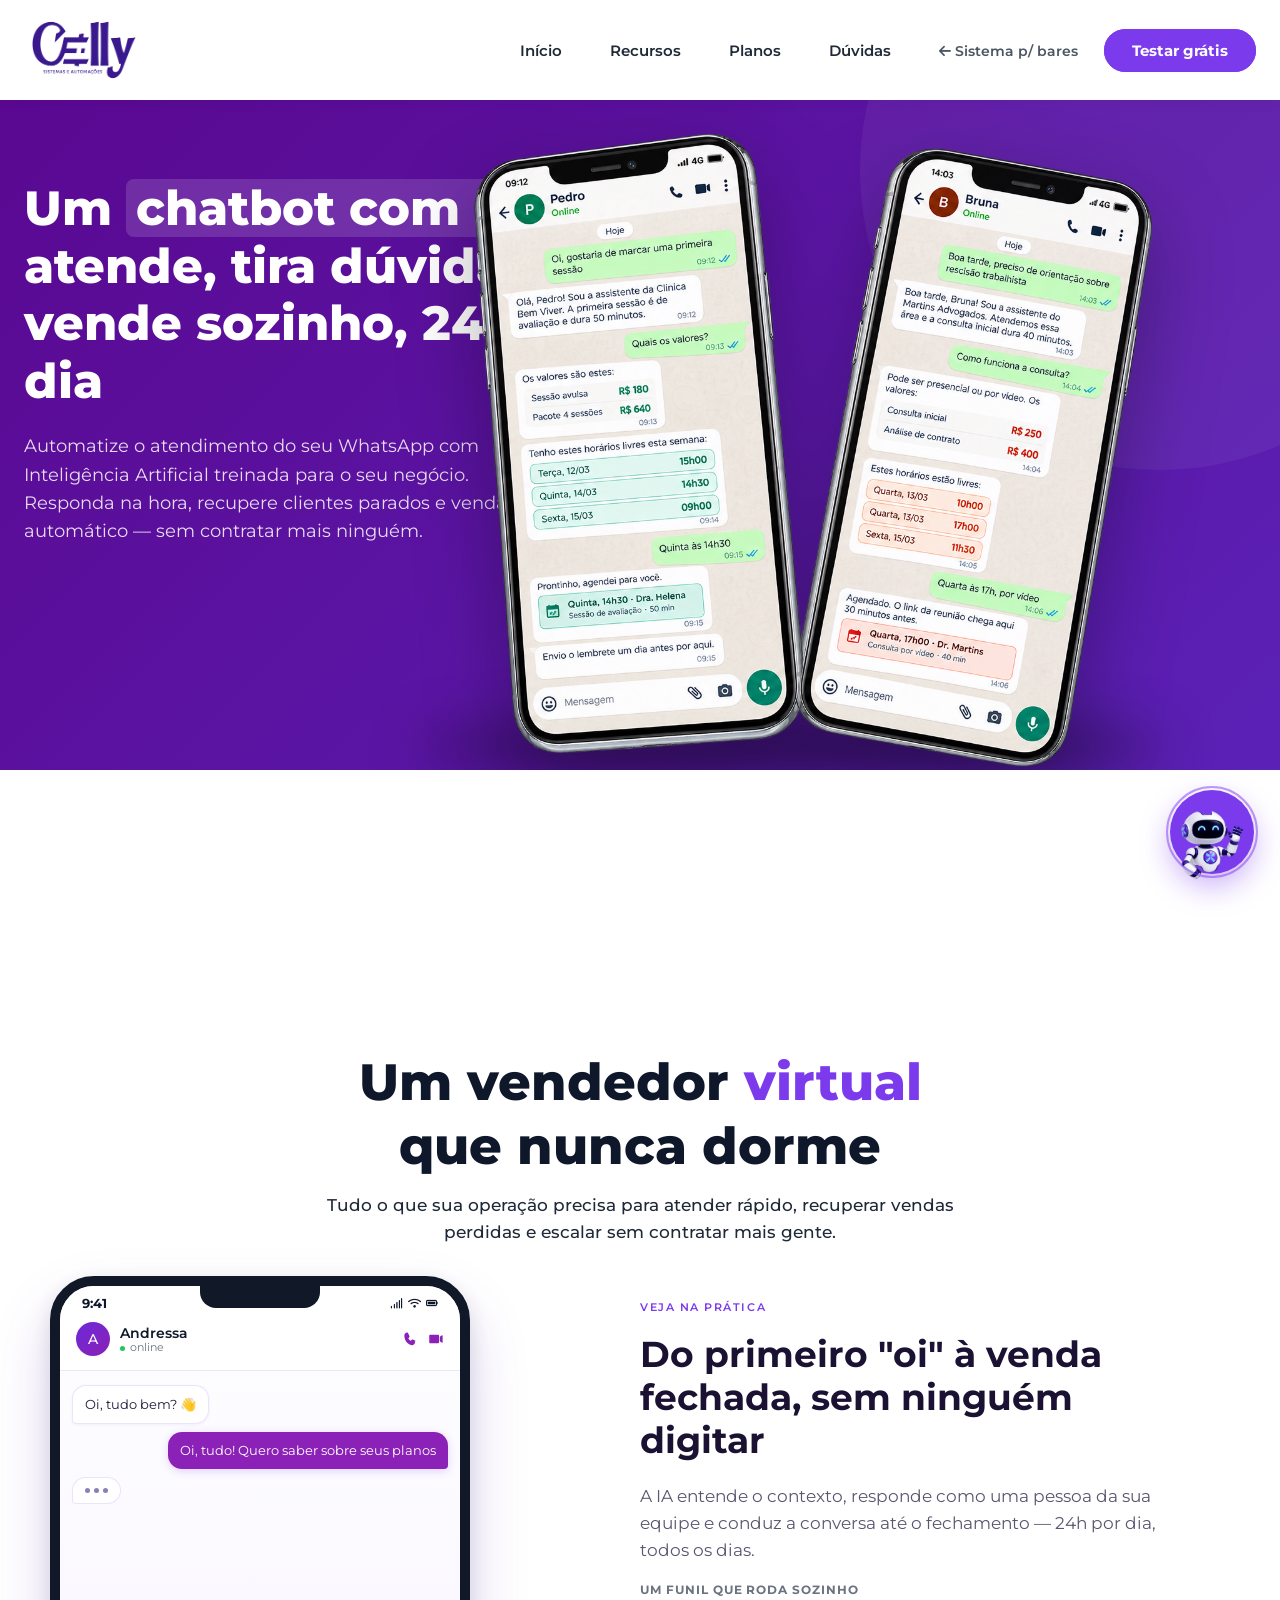
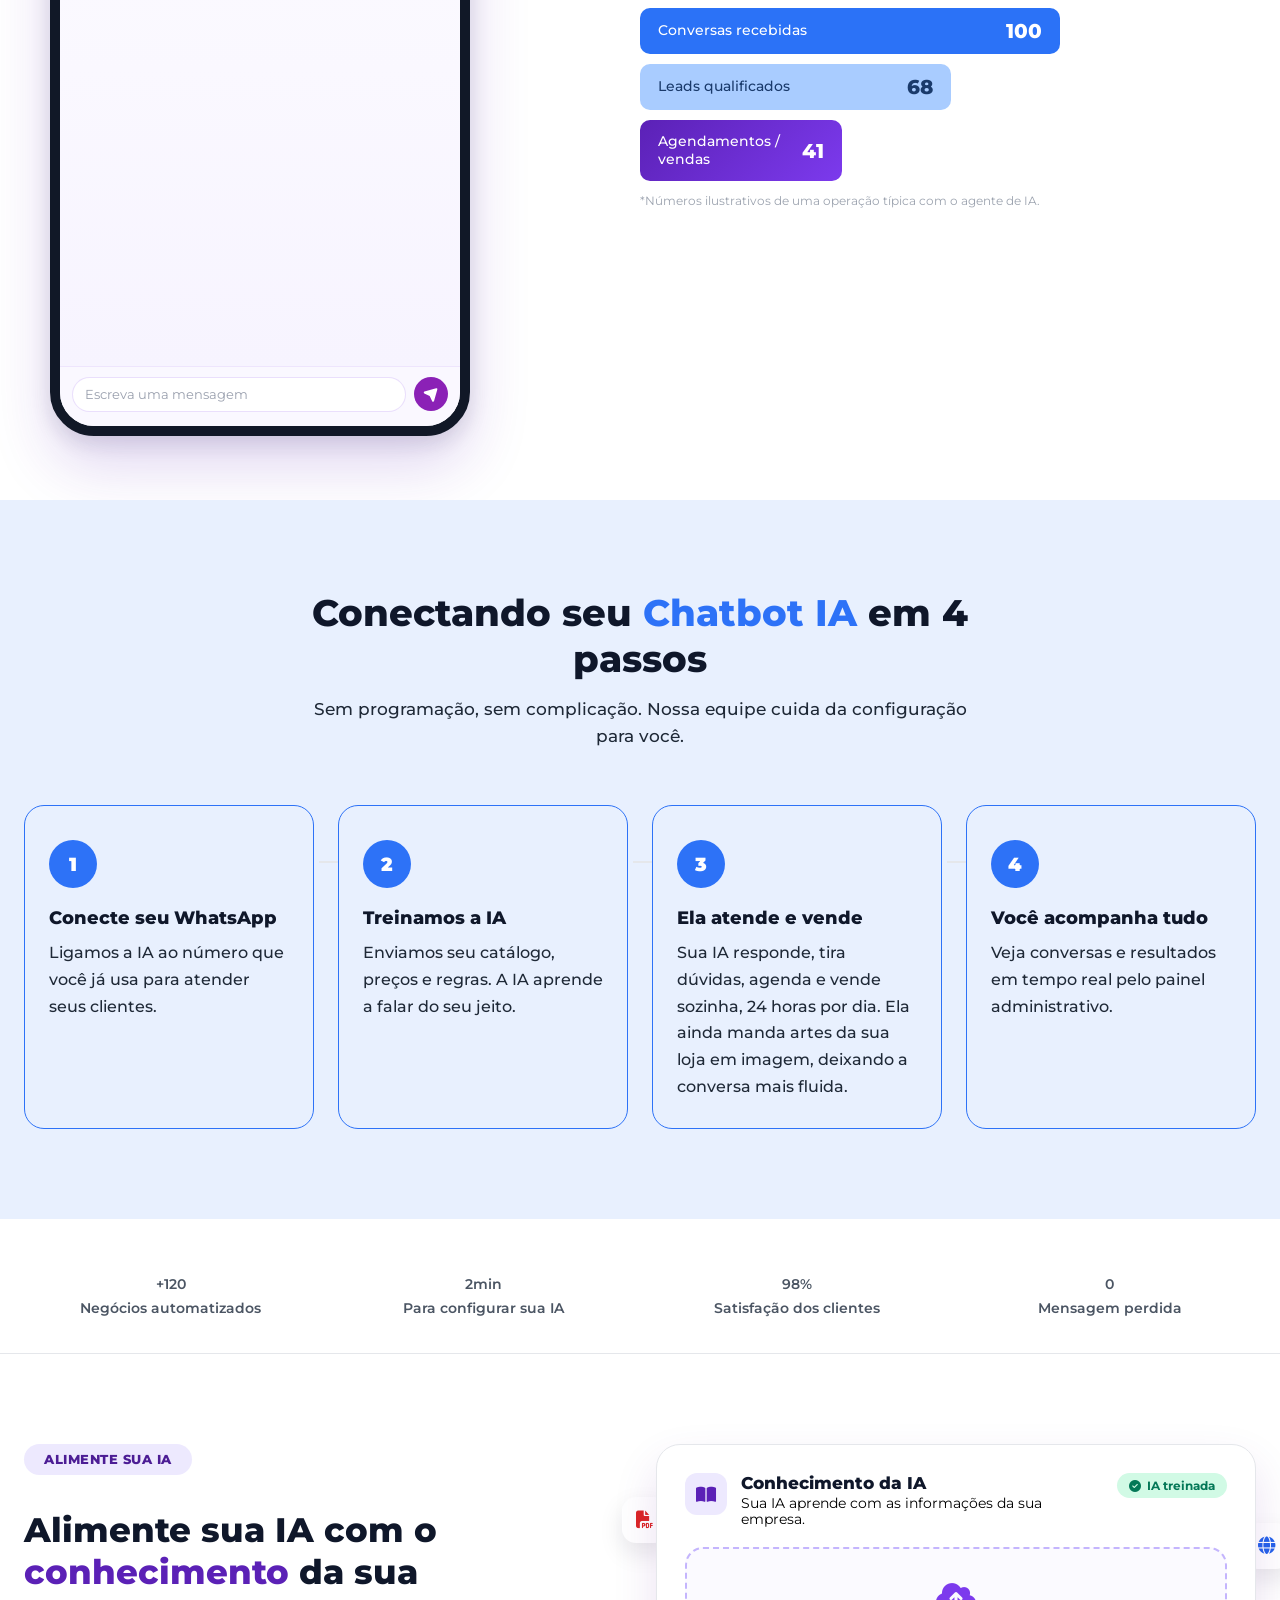
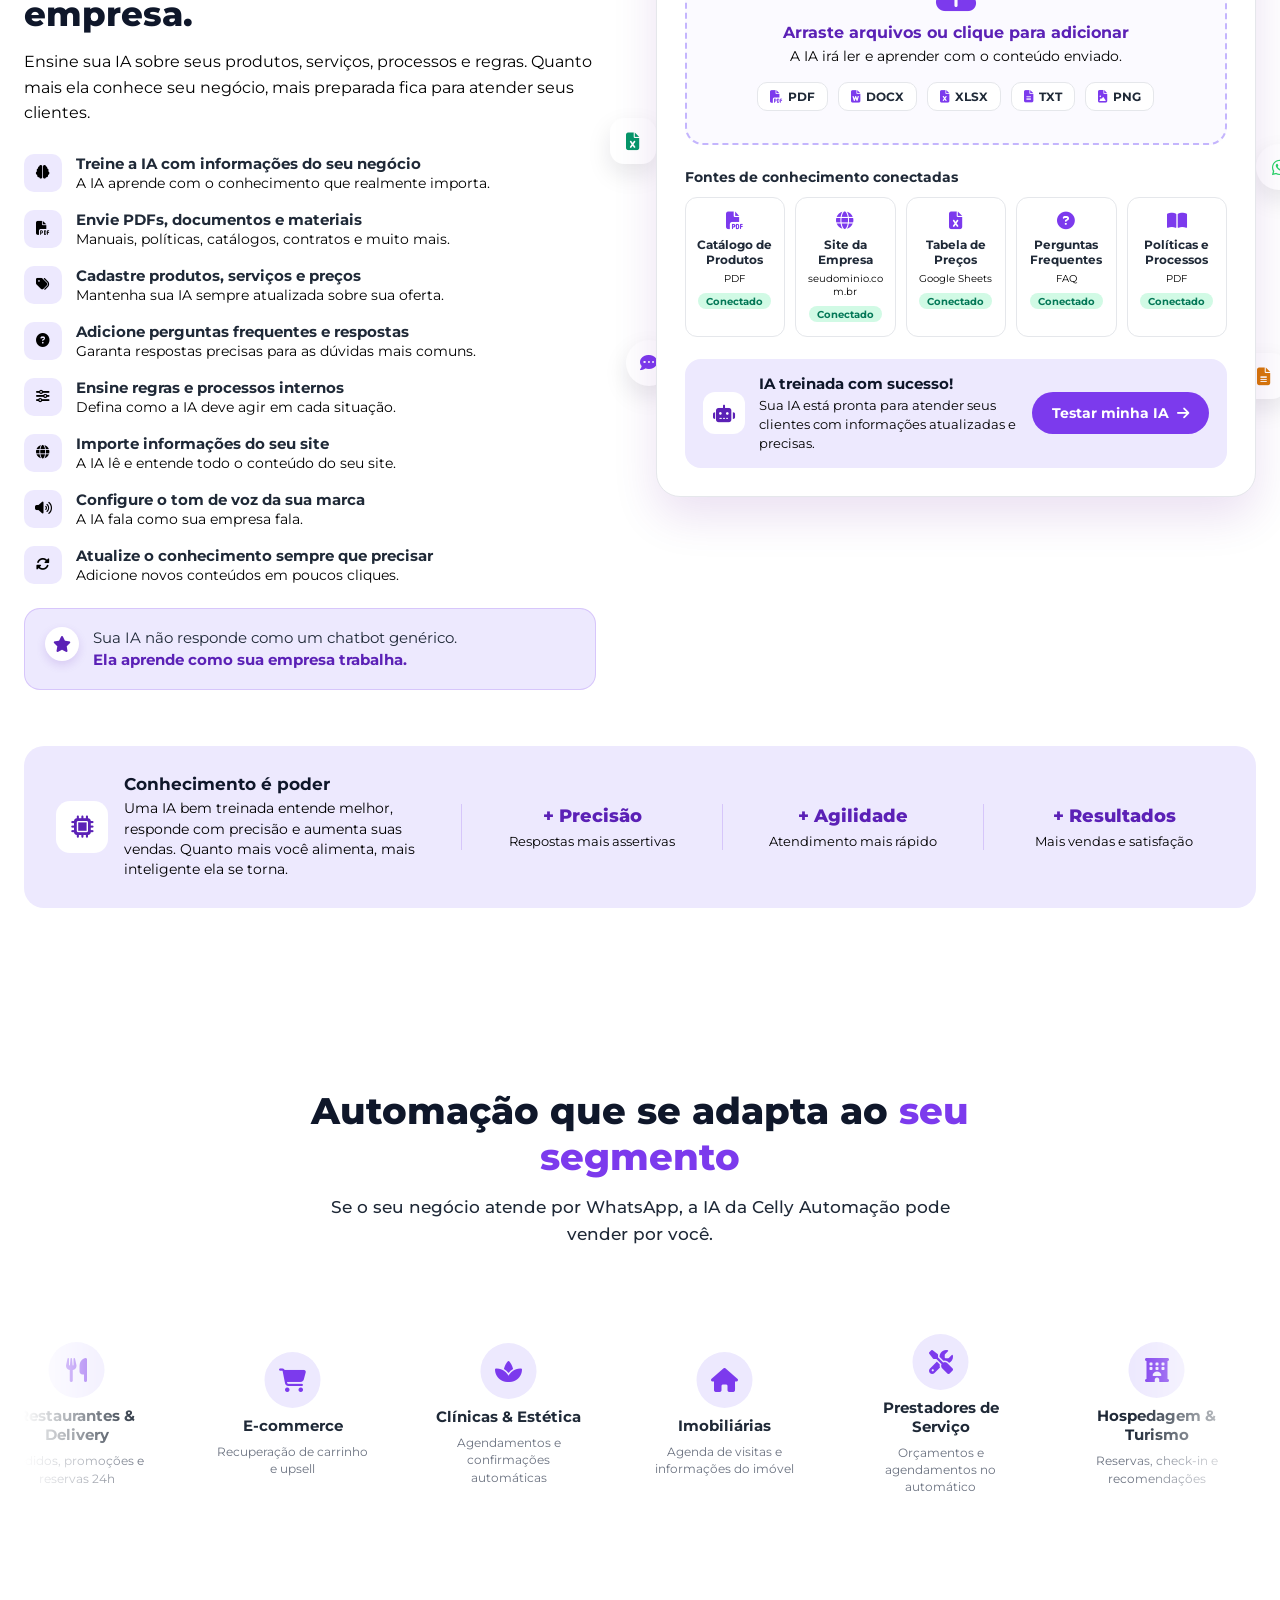
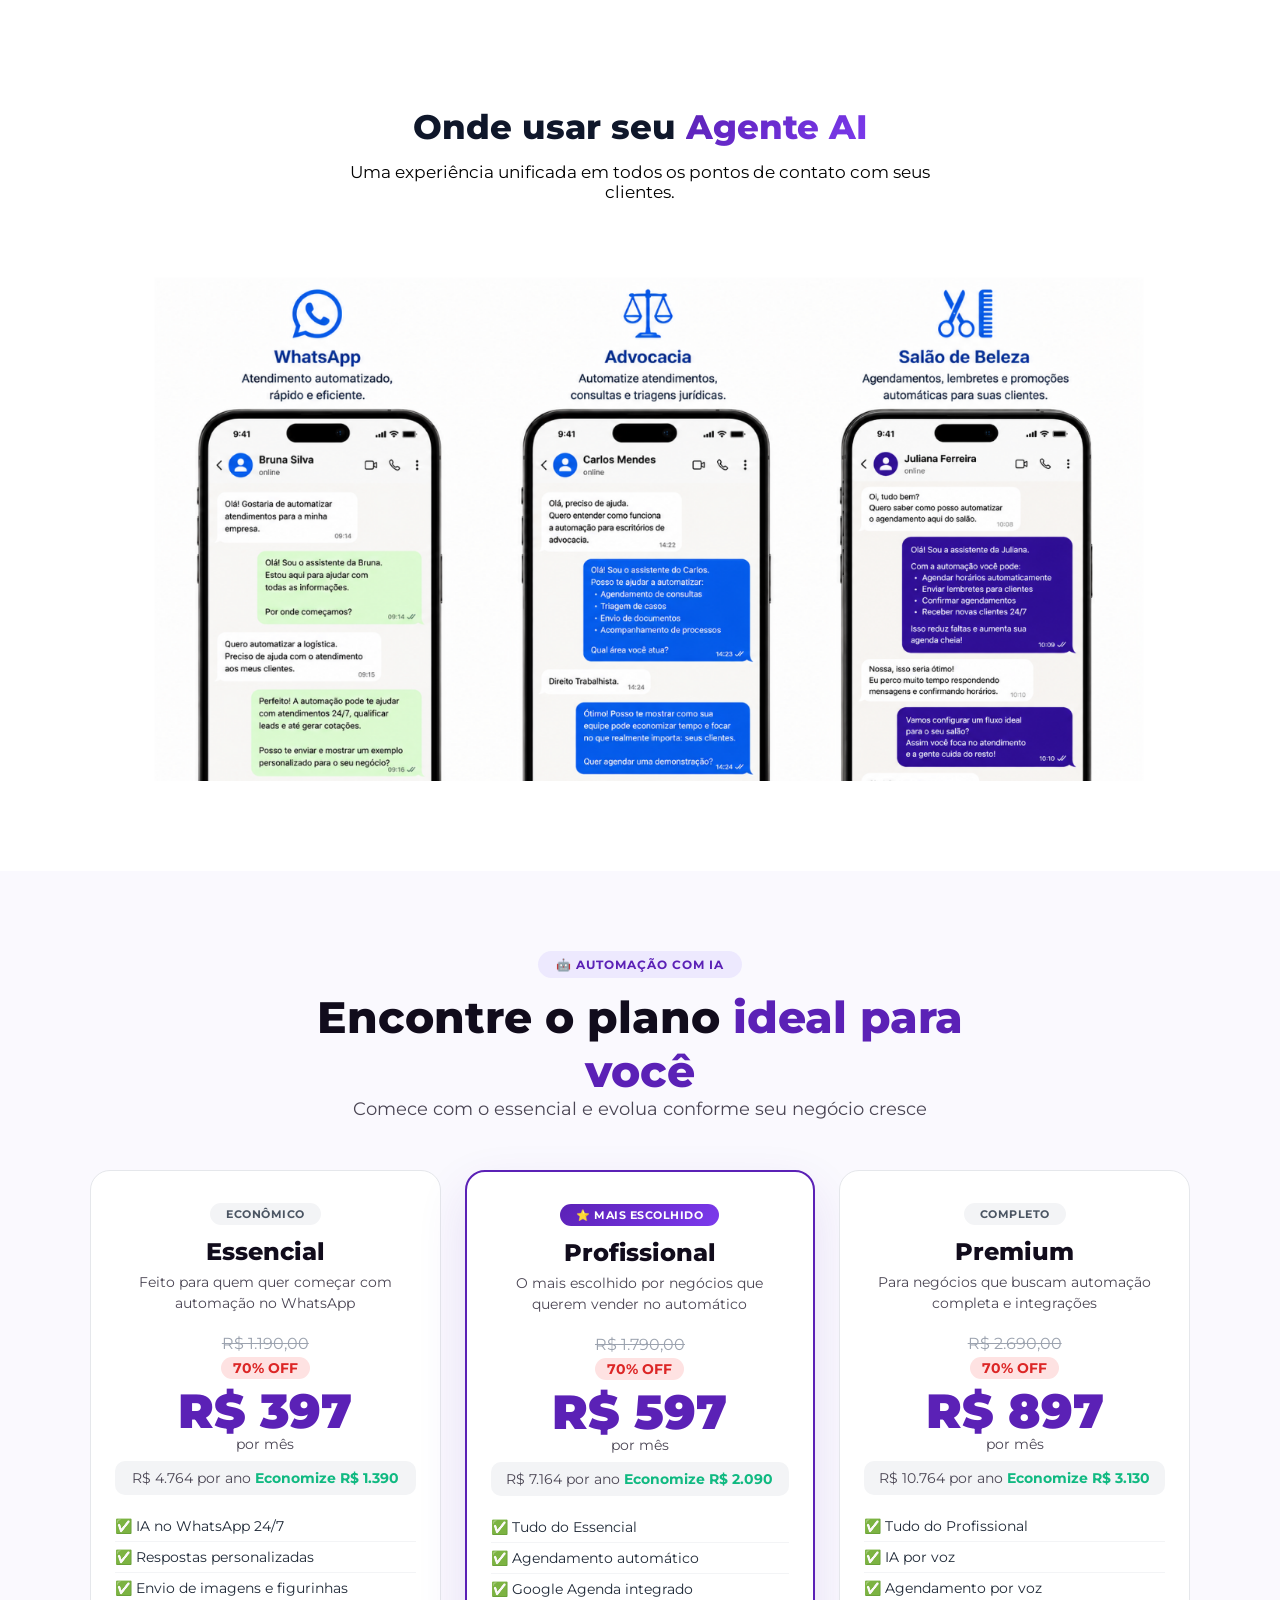
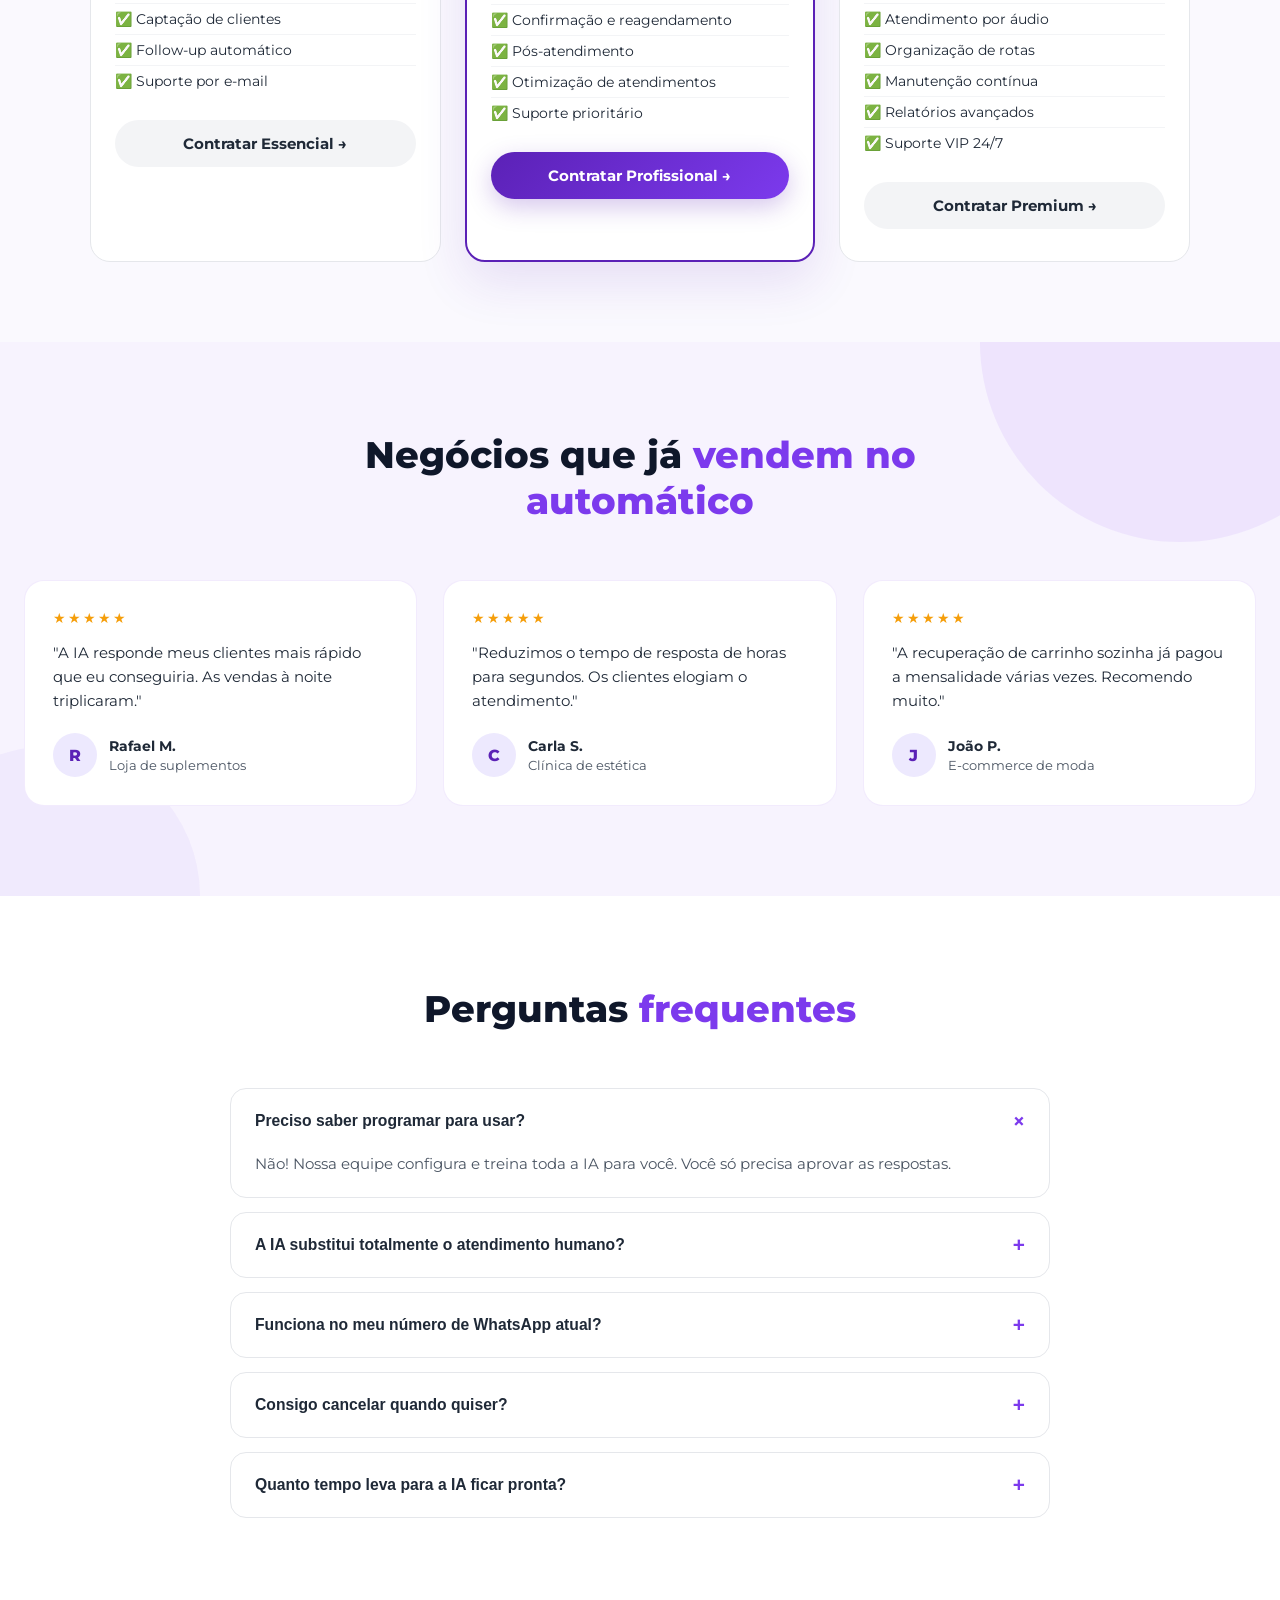
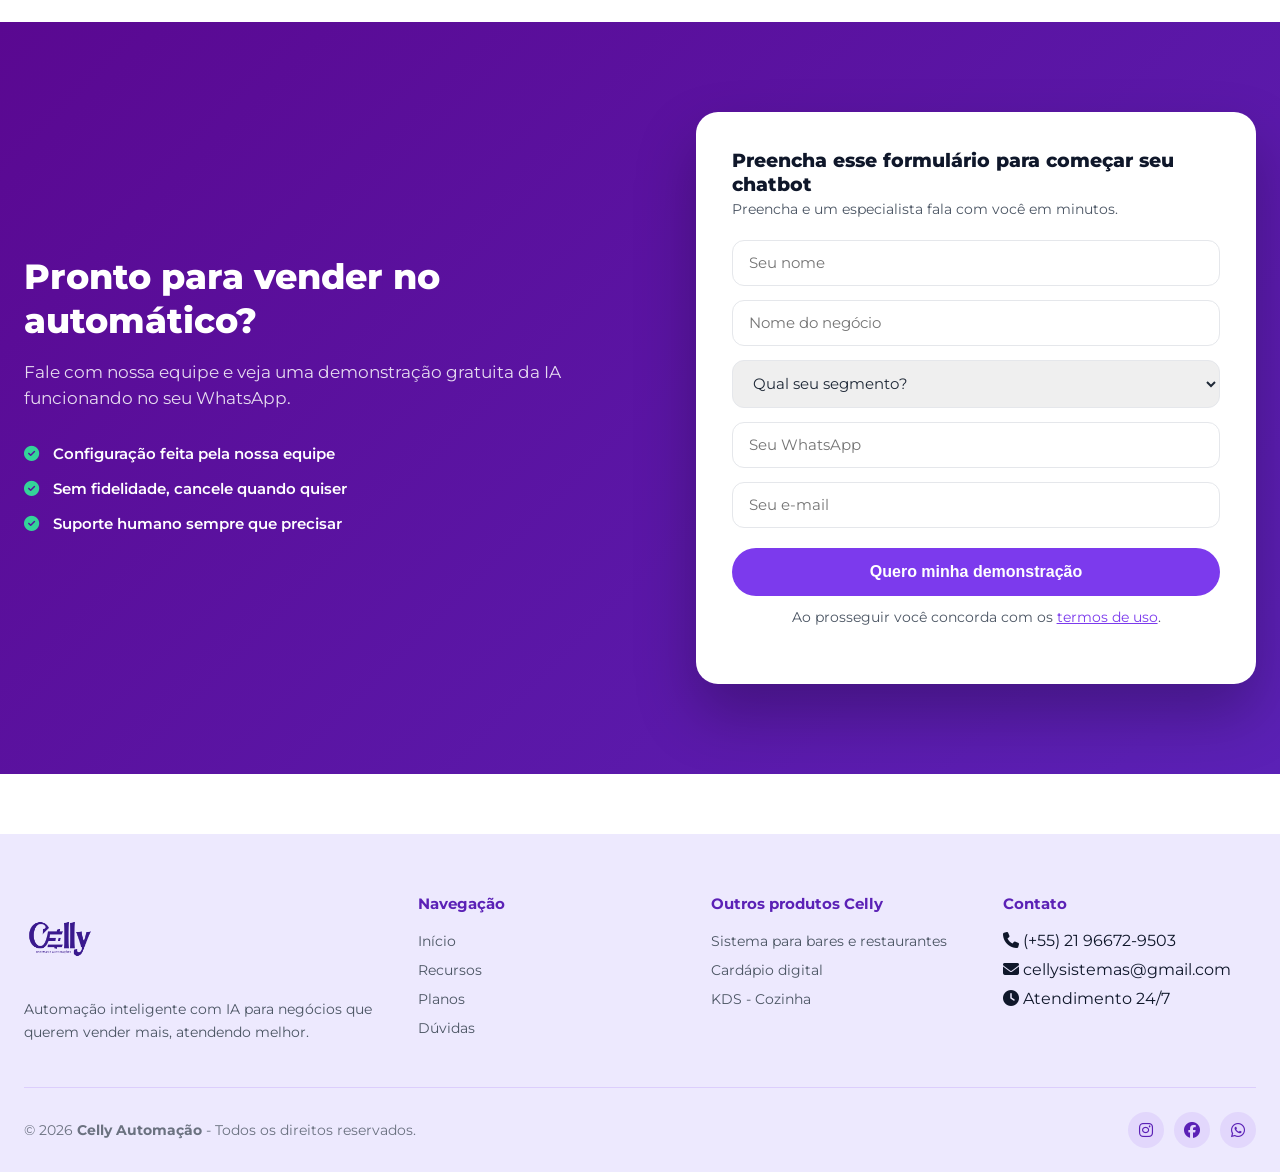
==== commit d3ae5c23: "Color "Leads qualificados" funnel stage light blue Co-Authored-By: Claude Sonnet 5 <noreply@anthropi" ====
--- a/automacao-chatbot.html
+++ b/automacao-chatbot.html
@@ -6,7 +6,7 @@
 <title>Celly Automação - Chatbot com Inteligência Artificial</title>
 <link rel="icon" type="image/png" href="portifolio-img/img/favicon-celly.png">
 <!-- CSS -->
-<link rel="stylesheet" href="automacao-chatbot.css?v=25">
+<link rel="stylesheet" href="automacao-chatbot.css?v=26">
 <!-- Font Awesome -->
 <link rel="stylesheet" href="https://cdnjs.cloudflare.com/ajax/libs/font-awesome/6.4.0/css/all.min.css">
 <!-- Google Fonts -->
--- a/automacao-chatbot.css
+++ b/automacao-chatbot.css
@@ -2115,7 +2115,7 @@
   transition:width .3s ease;
 }
 .bot-chatdemo-funil-etapa.etapa-1{background:#2b72f7;color:#fff}
-.bot-chatdemo-funil-etapa.etapa-2{background:#C4B5FD;color:#3b0764}
+.bot-chatdemo-funil-etapa.etapa-2{background:#a9ccff;color:#1a3a6b}
 .bot-chatdemo-funil-etapa.etapa-3{background:linear-gradient(135deg,#5B21B6,#7C3AED);color:#fff}
 .bot-chatdemo-funil-label{font:500 13.5px/1.3 'Montserrat',sans-serif}
 .bot-chatdemo-funil-num{font:800 20px/1 'Montserrat',sans-serif}
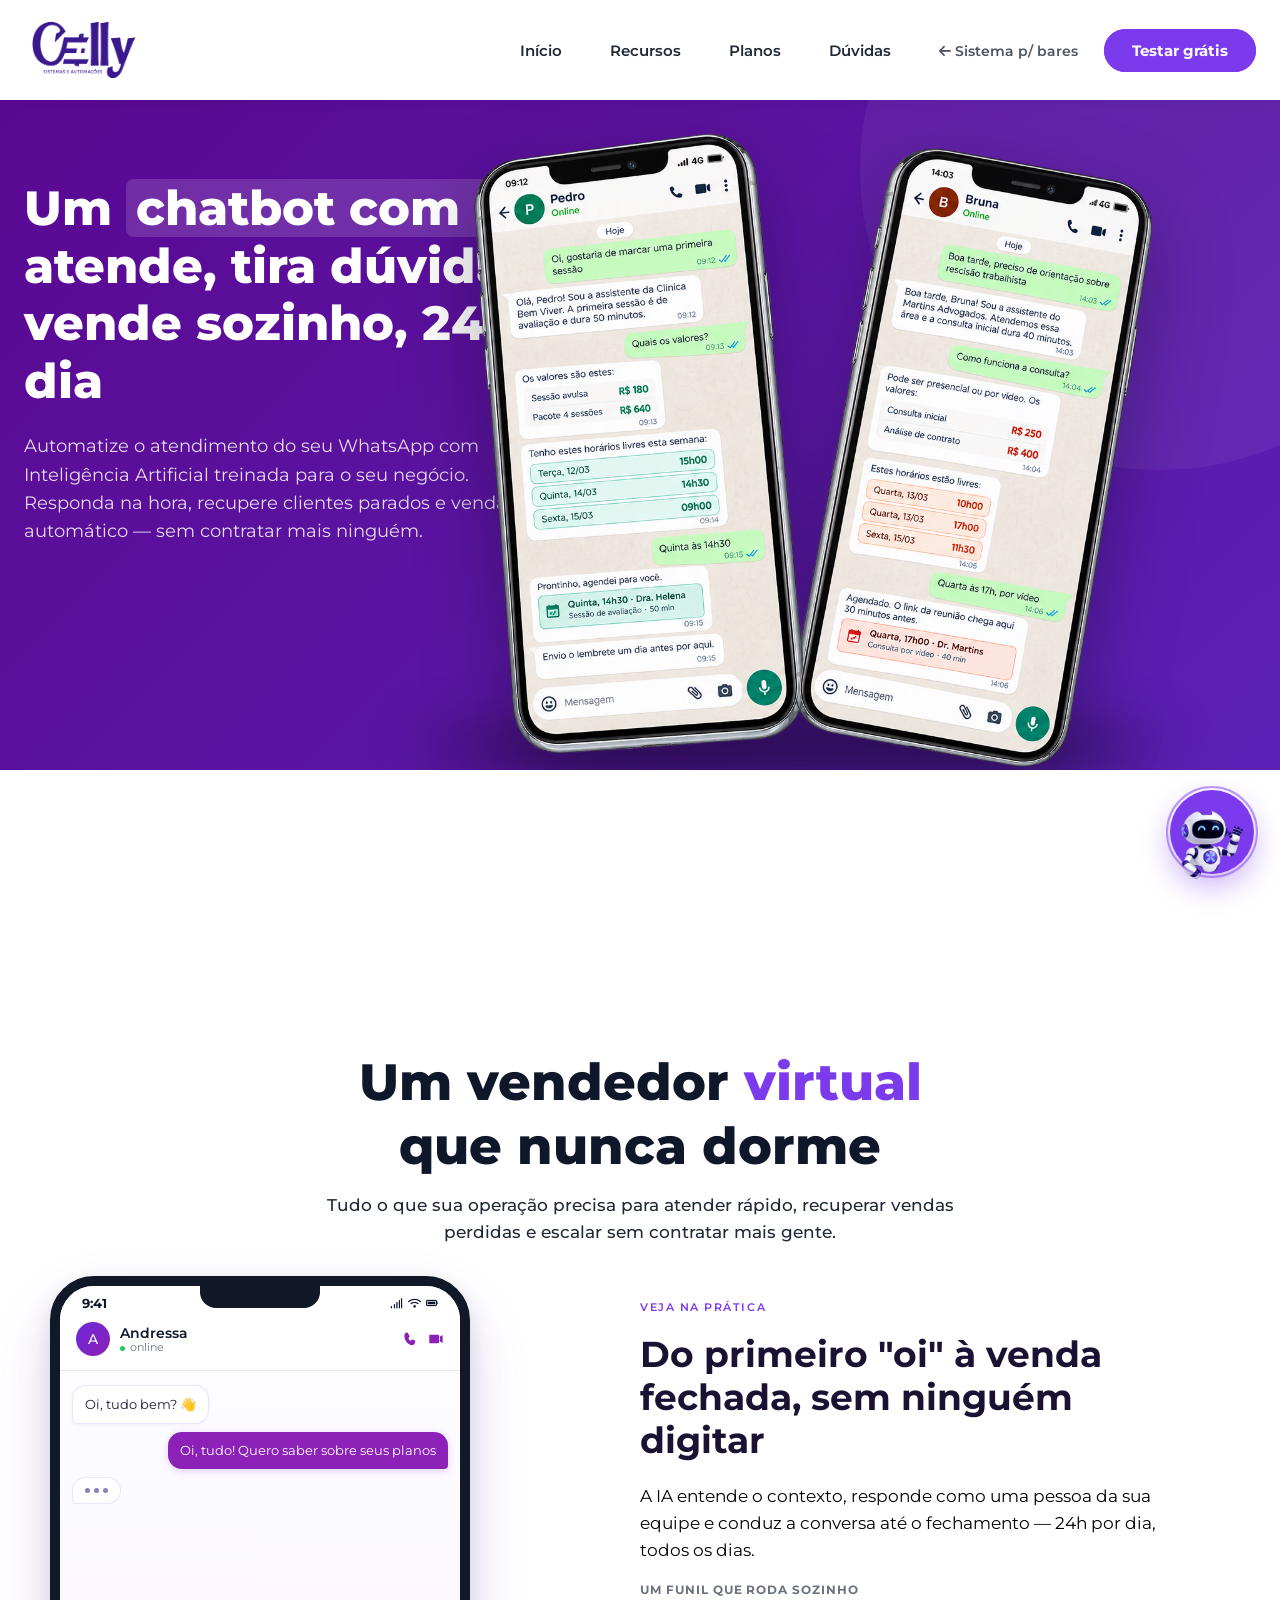
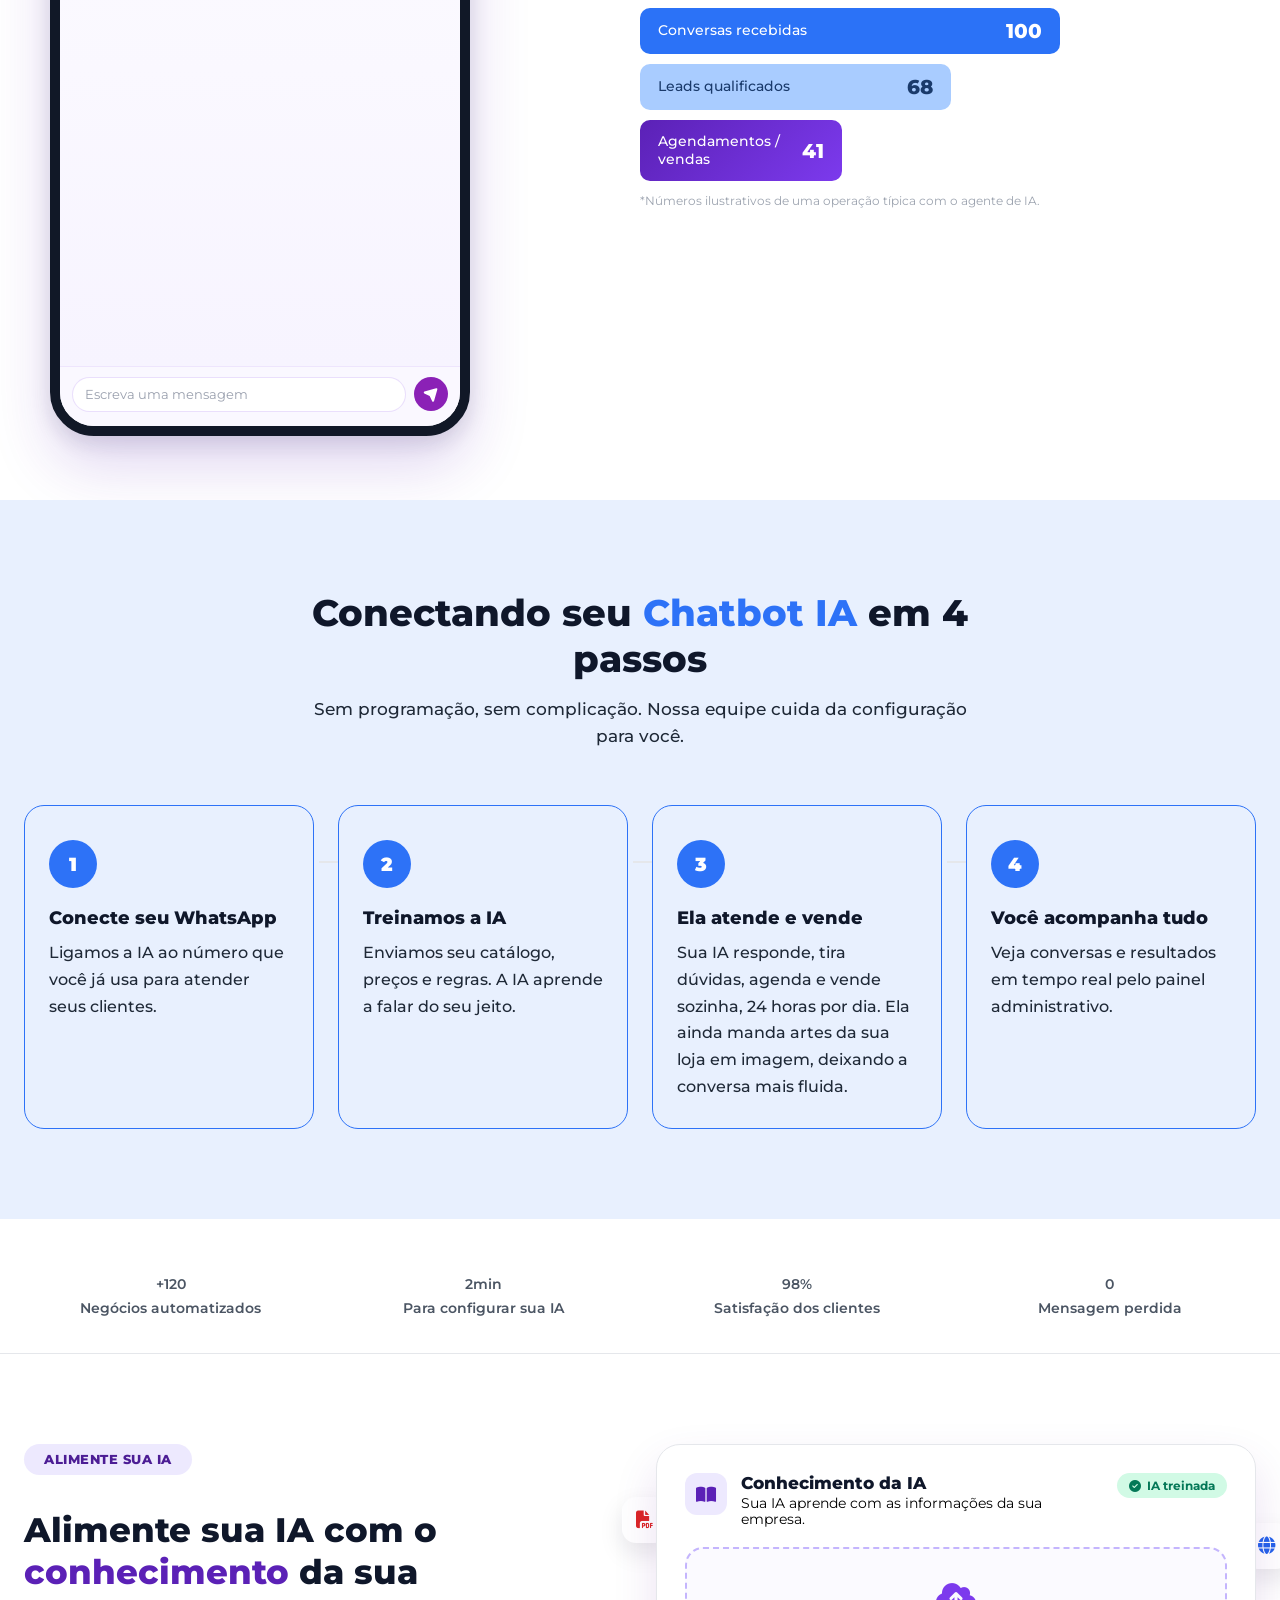
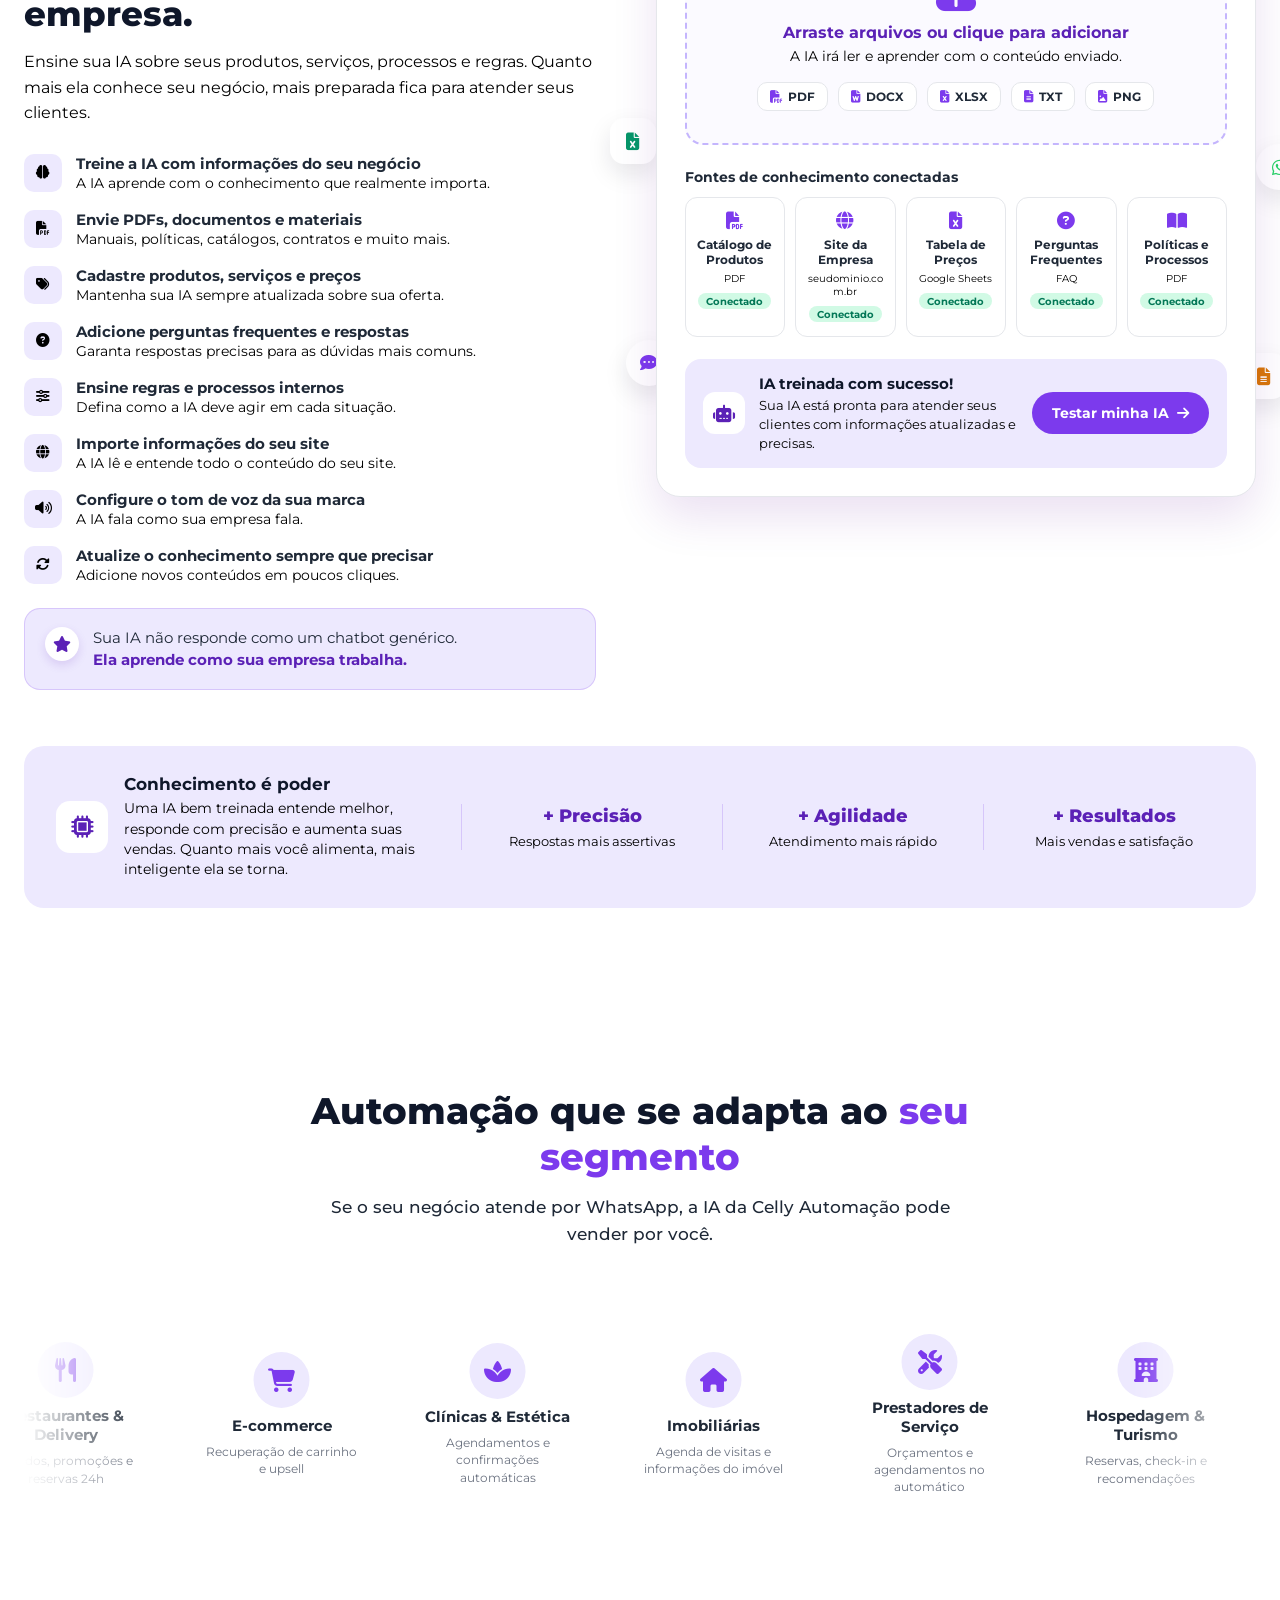
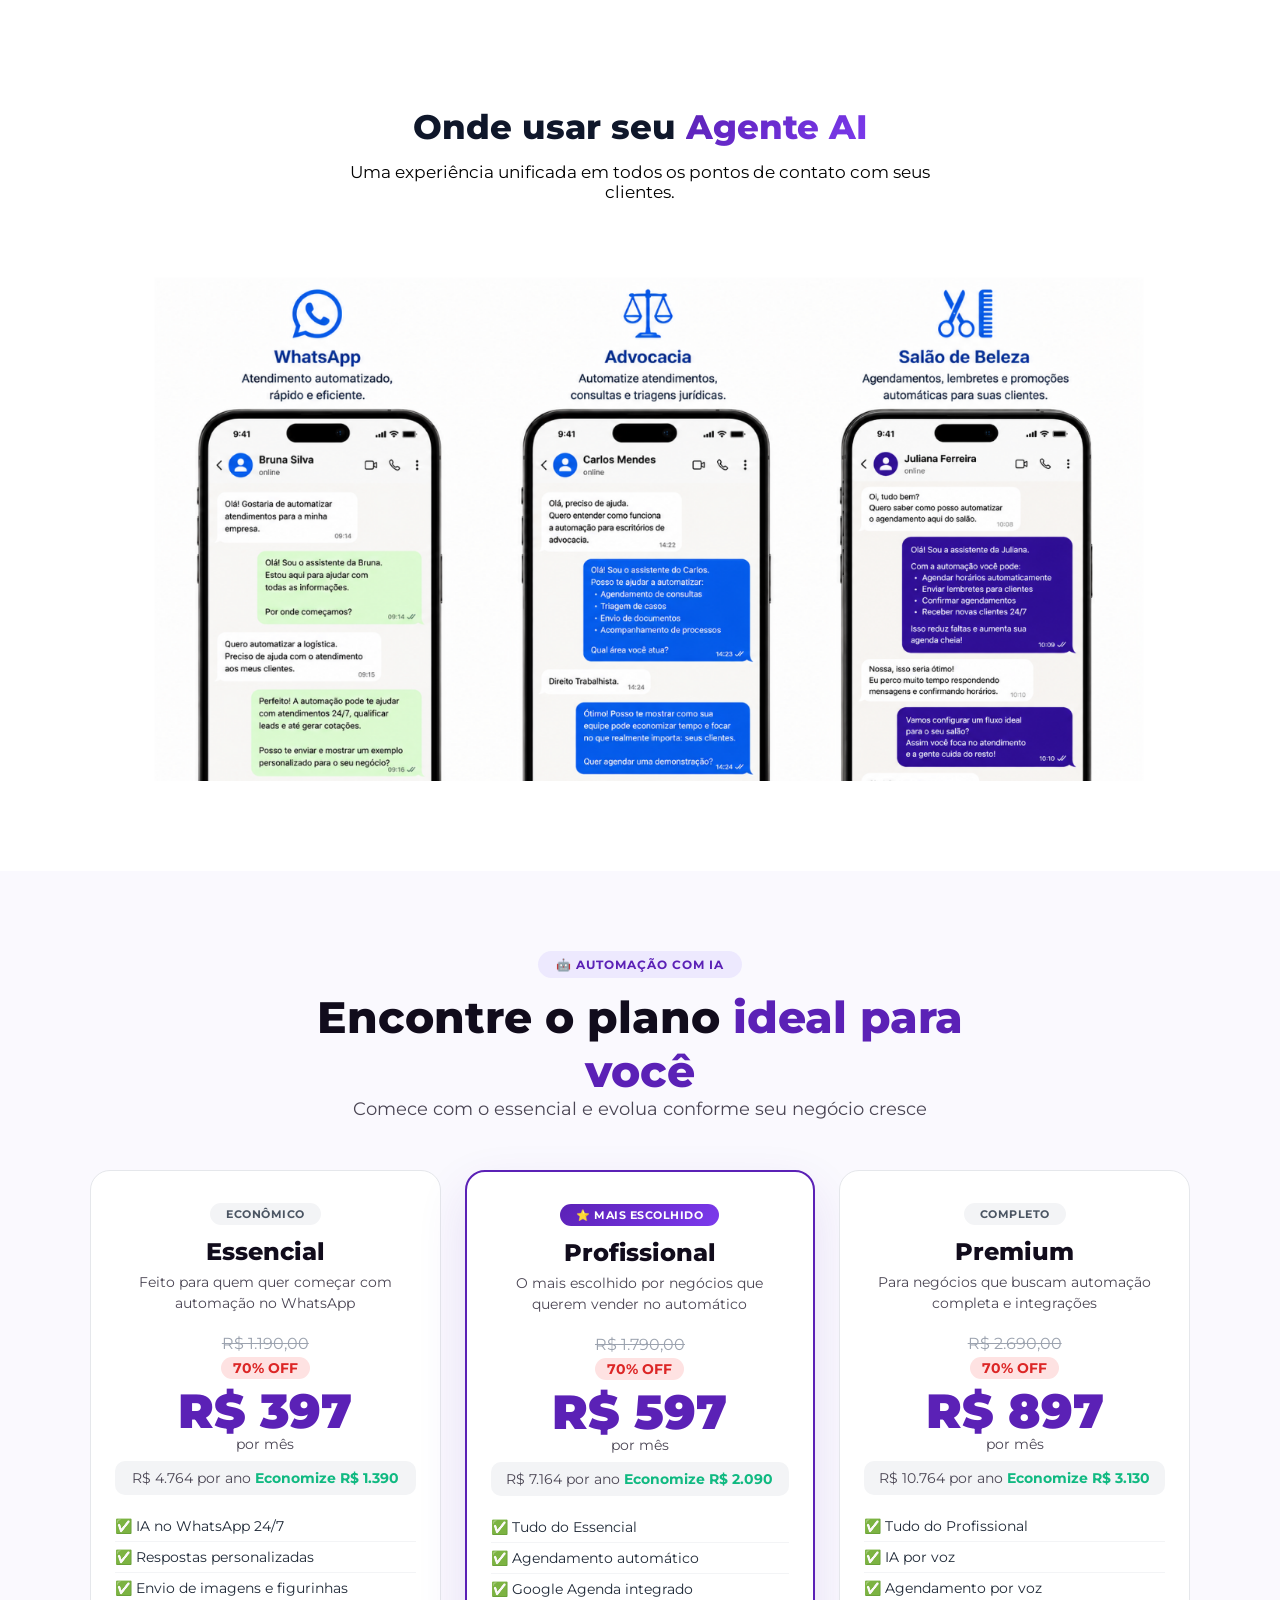
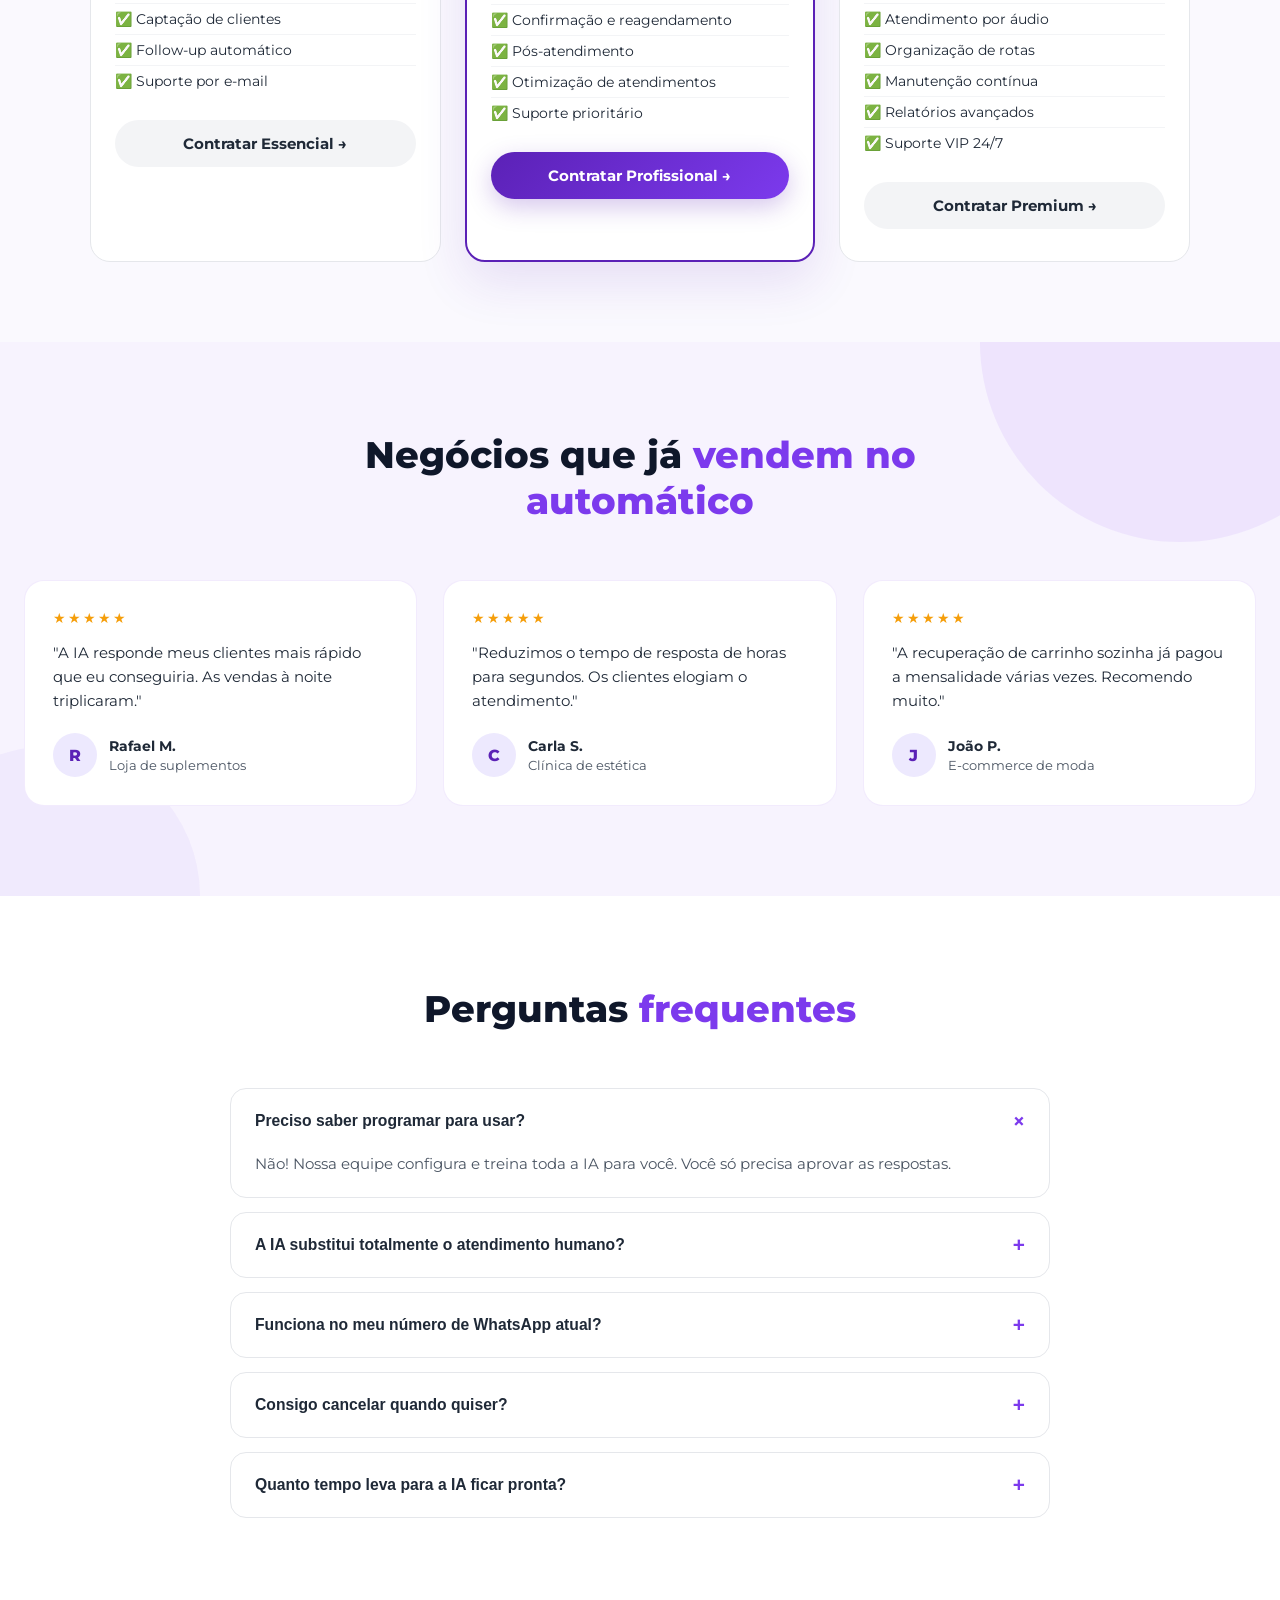
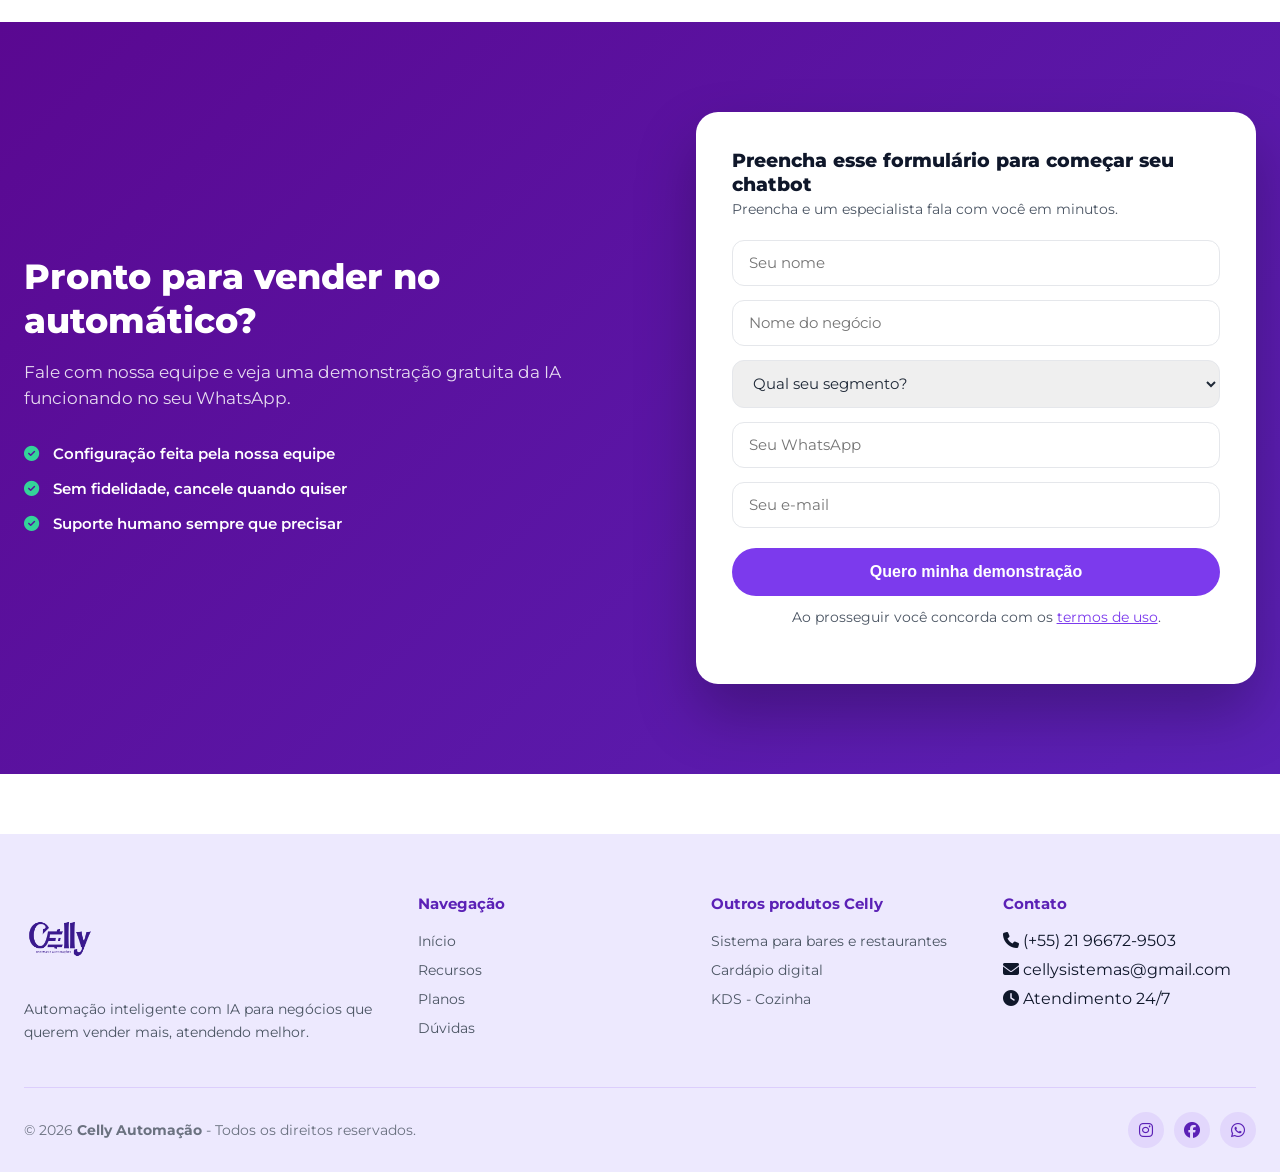
==== commit c3080b1d: "Make "A IA entende o contexto..." subtitle black instead of gray Co-Authored-By: Claude Sonnet 5 <no" ====
--- a/automacao-chatbot.html
+++ b/automacao-chatbot.html
@@ -6,7 +6,7 @@
 <title>Celly Automação - Chatbot com Inteligência Artificial</title>
 <link rel="icon" type="image/png" href="portifolio-img/img/favicon-celly.png">
 <!-- CSS -->
-<link rel="stylesheet" href="automacao-chatbot.css?v=26">
+<link rel="stylesheet" href="automacao-chatbot.css?v=27">
 <!-- Font Awesome -->
 <link rel="stylesheet" href="https://cdnjs.cloudflare.com/ajax/libs/font-awesome/6.4.0/css/all.min.css">
 <!-- Google Fonts -->
--- a/automacao-chatbot.css
+++ b/automacao-chatbot.css
@@ -2097,7 +2097,7 @@
   color:var(--roxo, #7C3AED);
 }
 .bot-chatdemo-titulo{margin:0;font:700 36px/1.2 'Montserrat',sans-serif;color:#1b1233}
-.bot-chatdemo-sub{margin:0;font:400 17px/1.6 'Montserrat',sans-serif;color:#5b5570}
+.bot-chatdemo-sub{margin:0;font:400 17px/1.6 'Montserrat',sans-serif;color:#000}
 
 /* funil de conversão */
 .bot-chatdemo-funil{display:flex;flex-direction:column;gap:10px;max-width:420px}
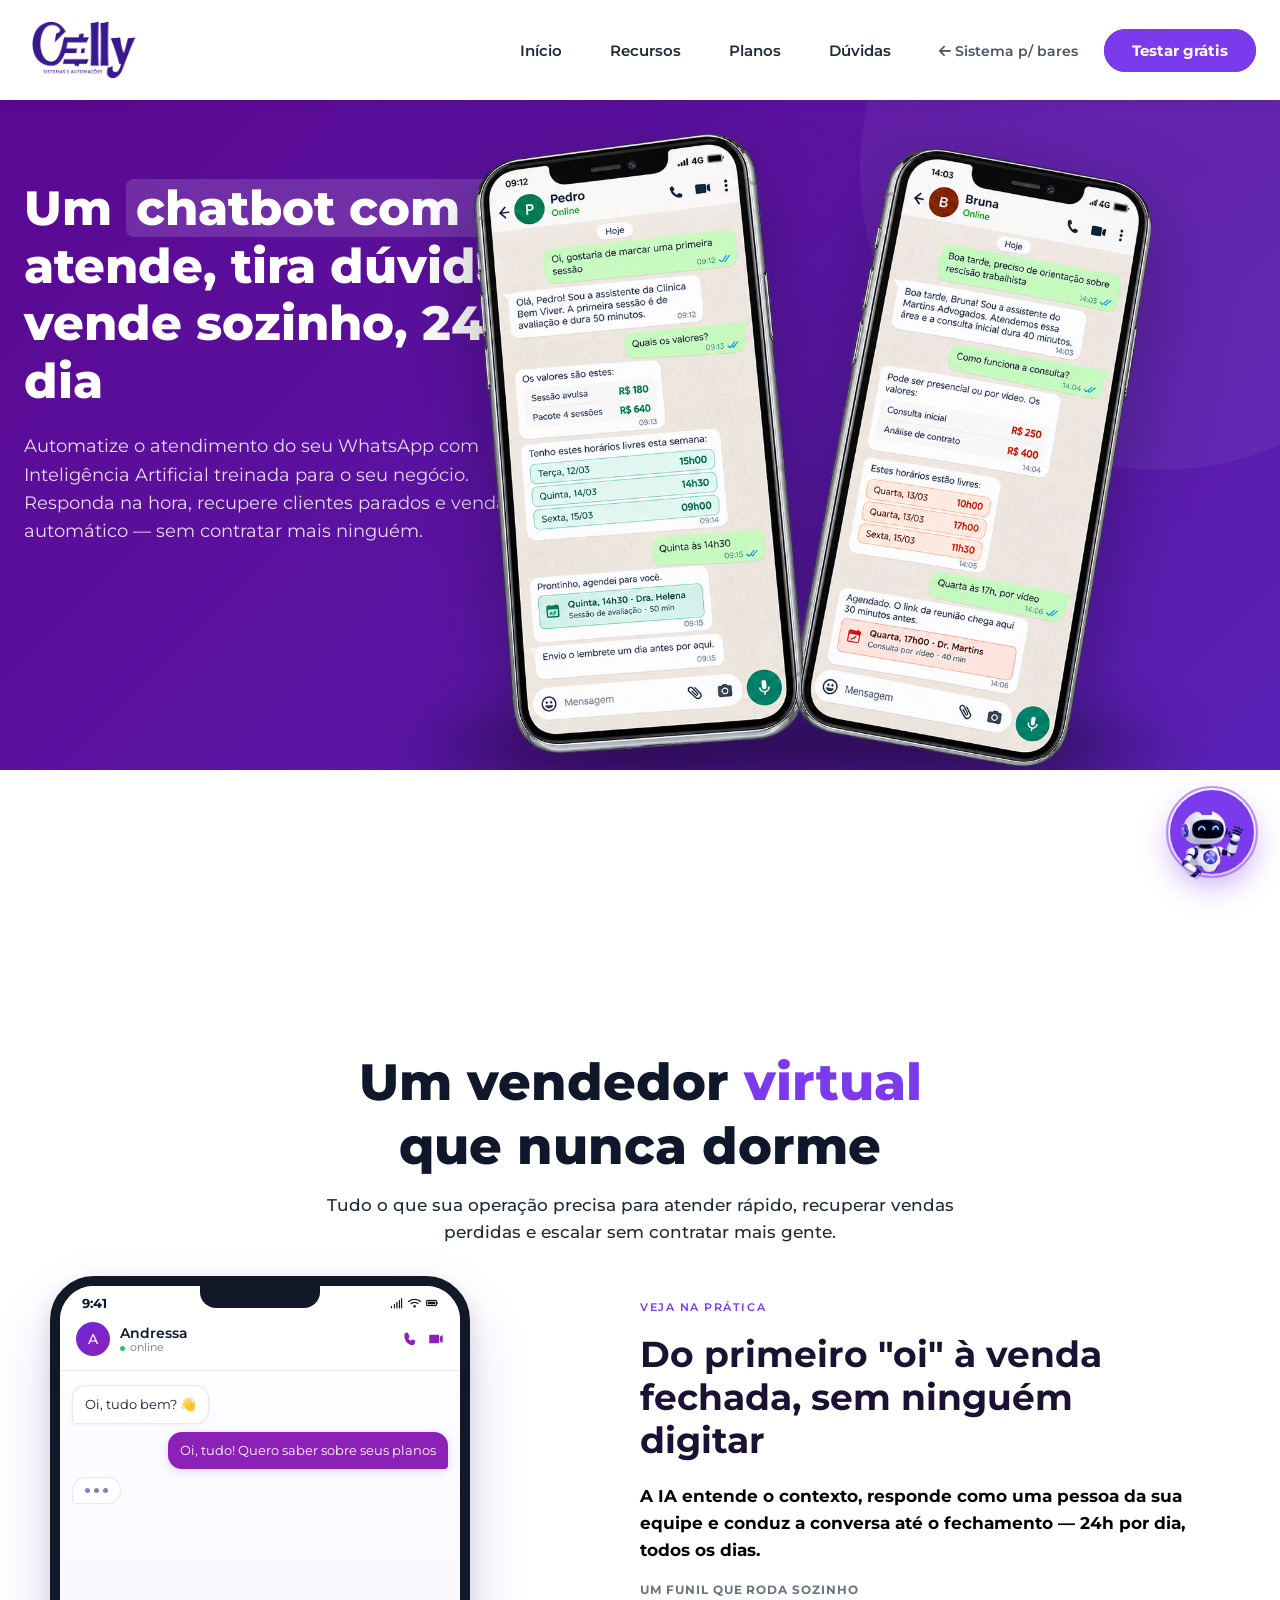
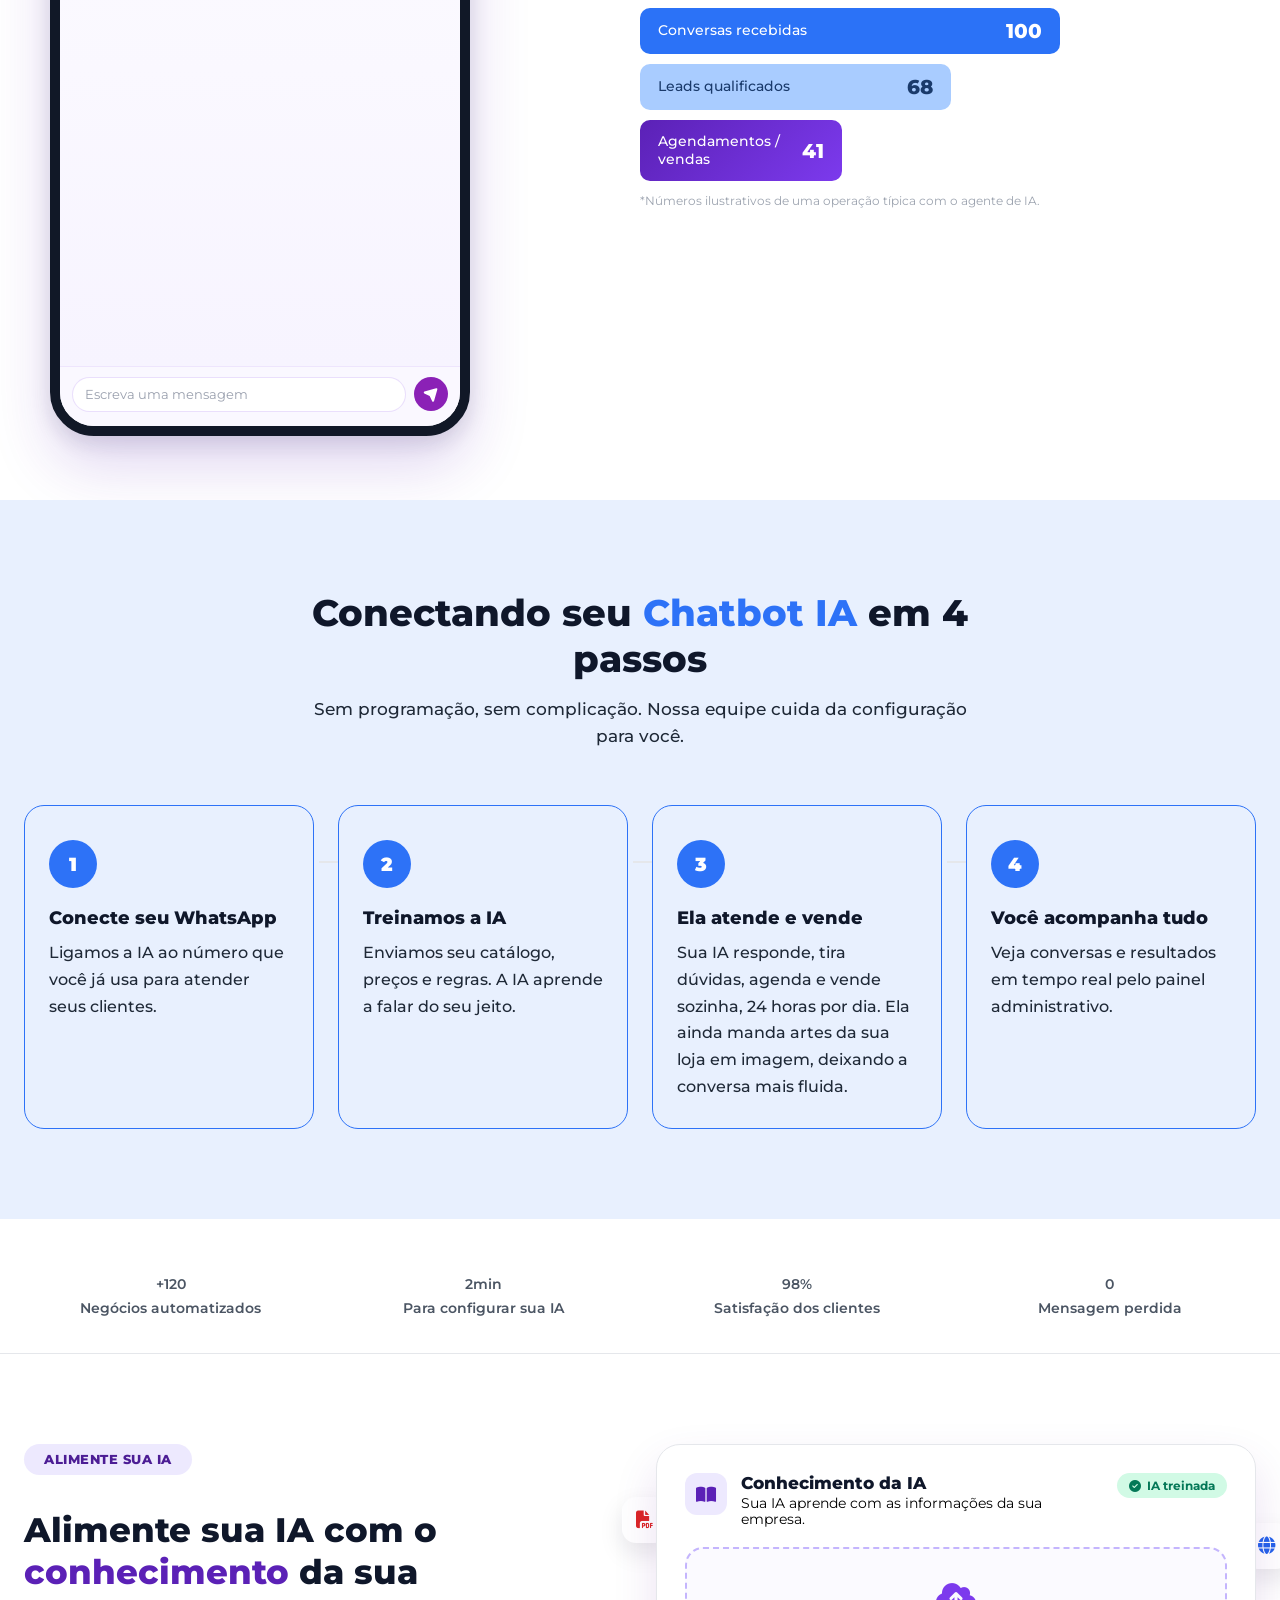
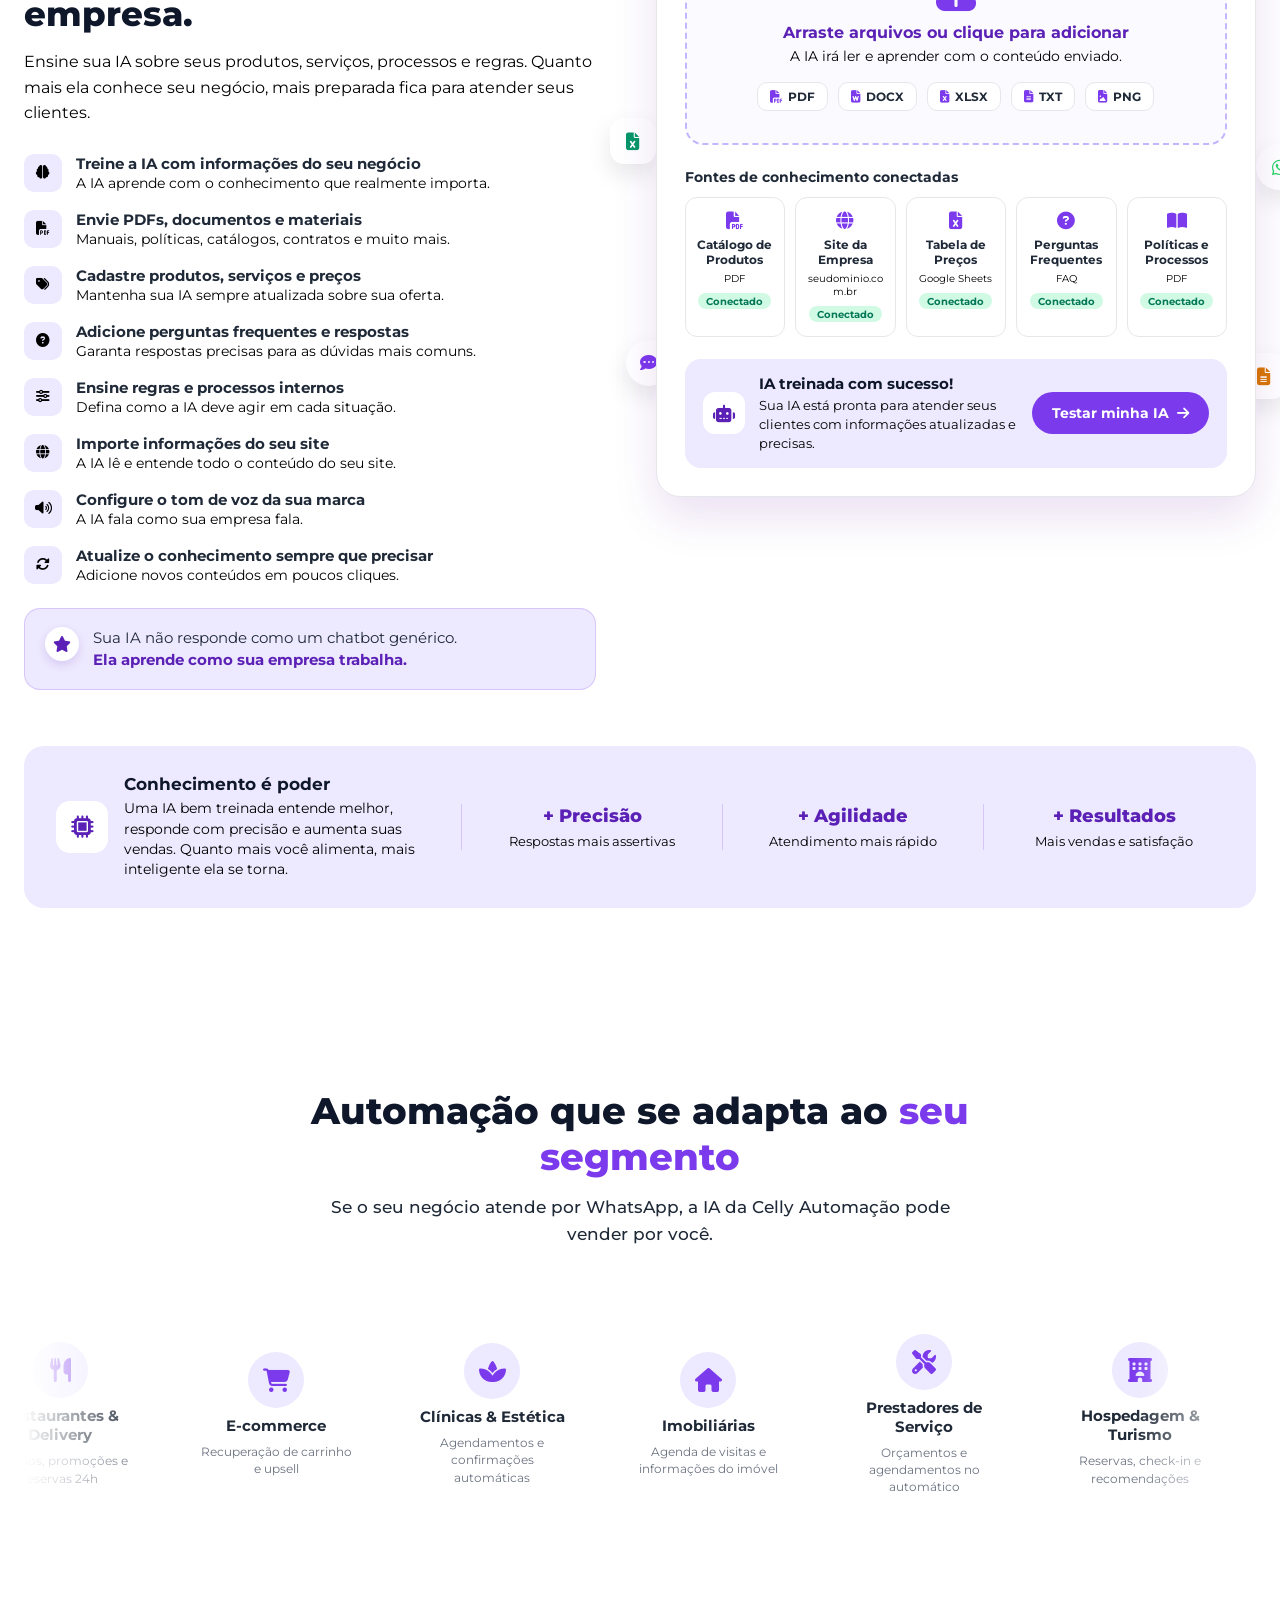
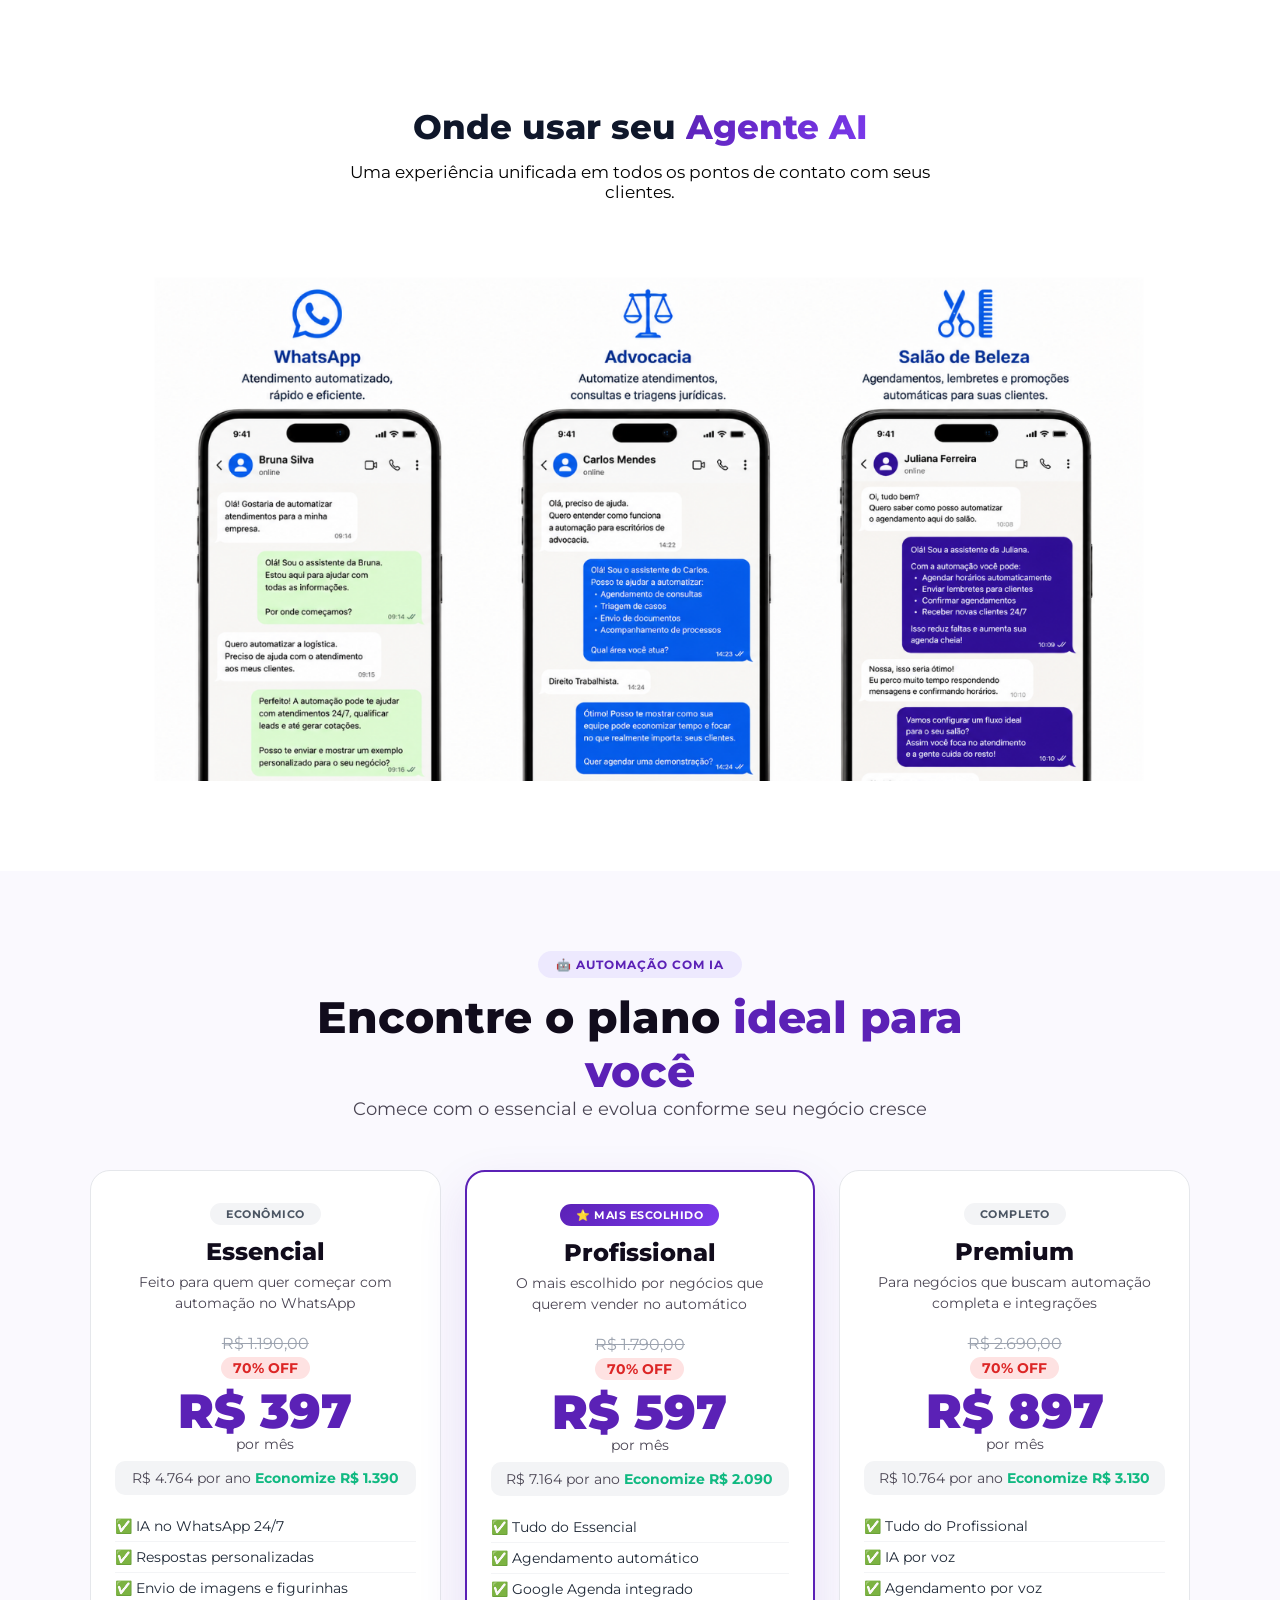
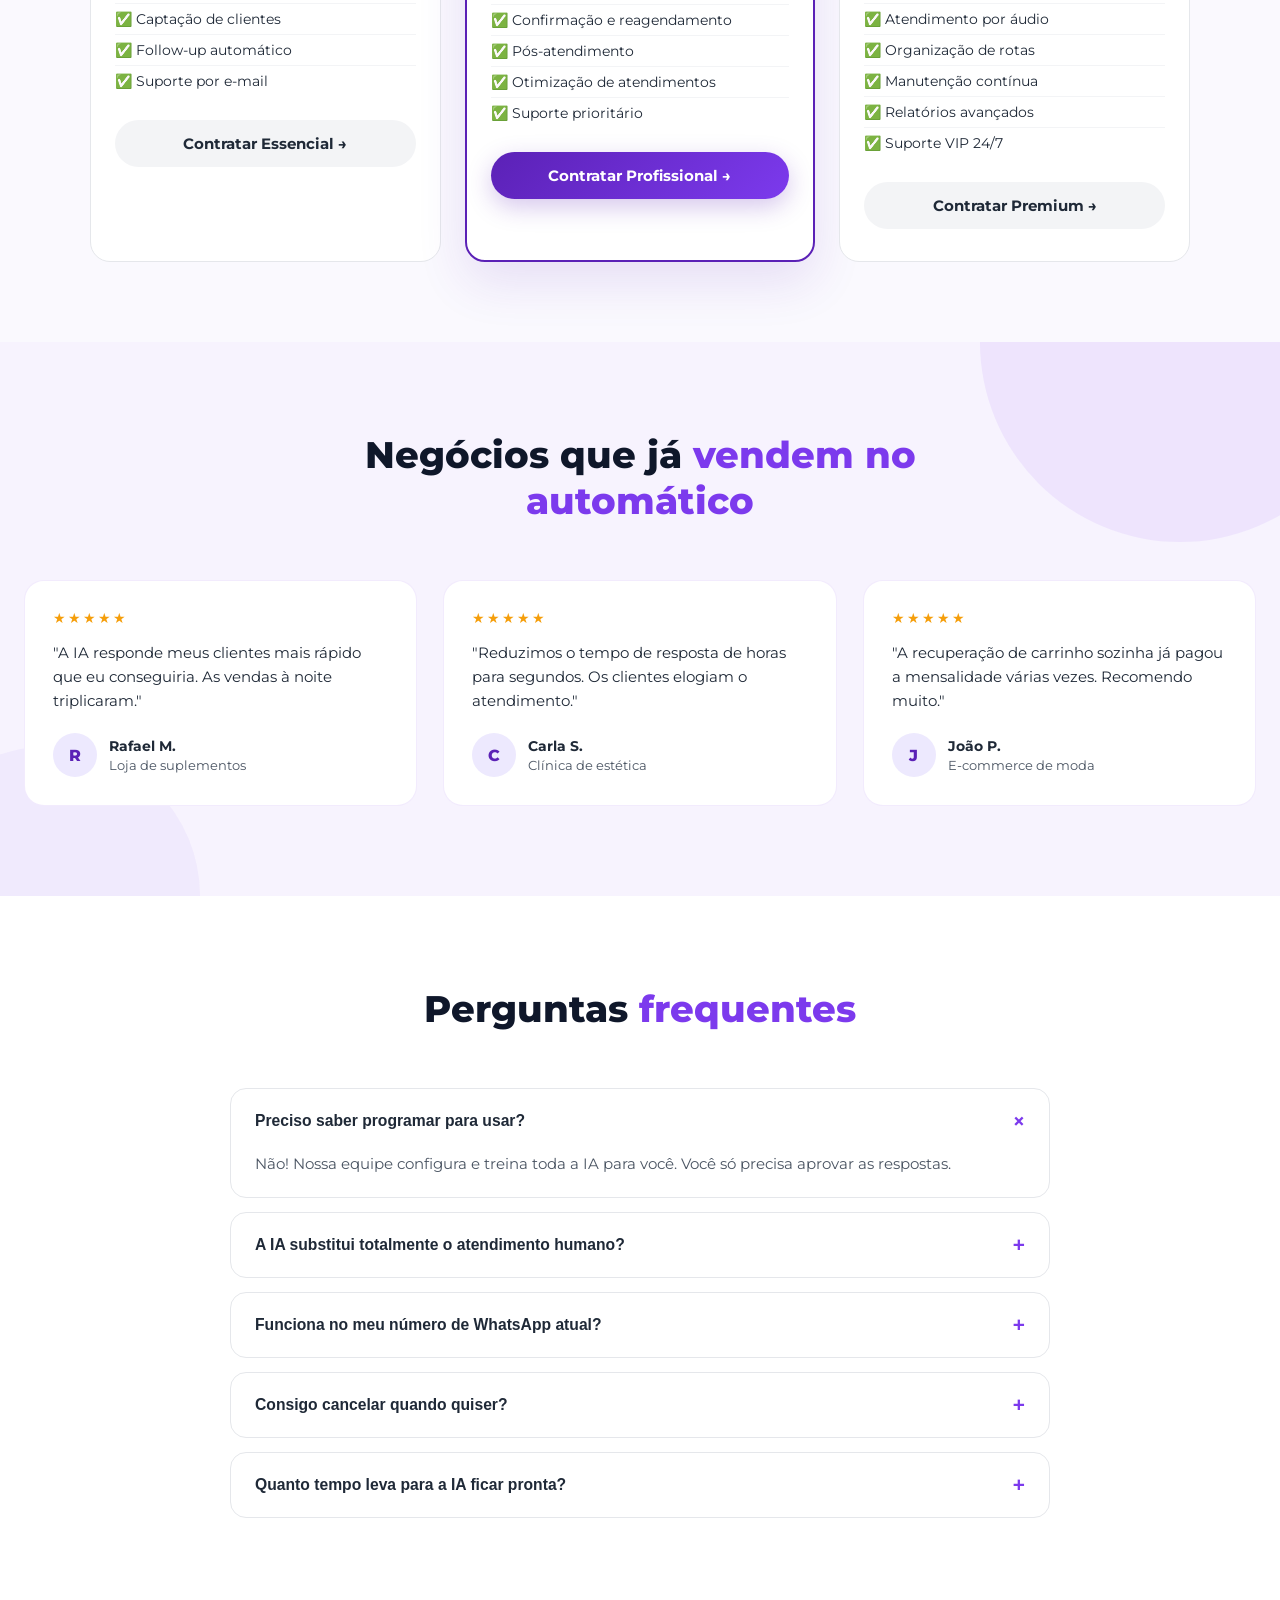
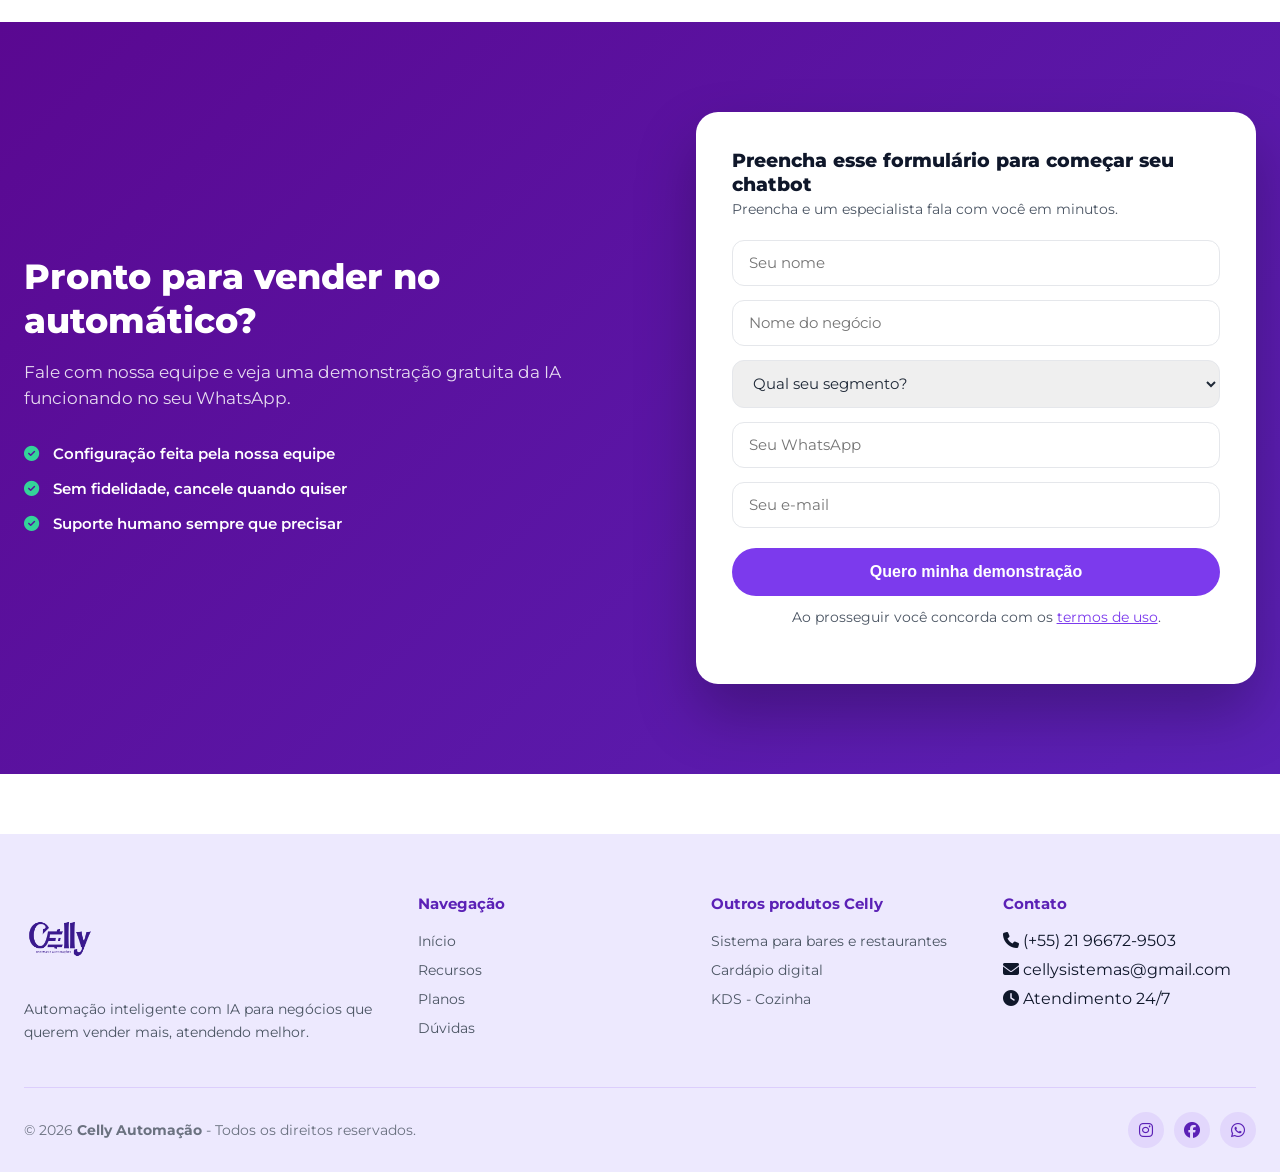
==== commit cb634669: "Make subtitle text bold Co-Authored-By: Claude Sonnet 5 <noreply@anthropic.com> Claude-Session: http" ====
--- a/automacao-chatbot.html
+++ b/automacao-chatbot.html
@@ -6,7 +6,7 @@
 <title>Celly Automação - Chatbot com Inteligência Artificial</title>
 <link rel="icon" type="image/png" href="portifolio-img/img/favicon-celly.png">
 <!-- CSS -->
-<link rel="stylesheet" href="automacao-chatbot.css?v=27">
+<link rel="stylesheet" href="automacao-chatbot.css?v=28">
 <!-- Font Awesome -->
 <link rel="stylesheet" href="https://cdnjs.cloudflare.com/ajax/libs/font-awesome/6.4.0/css/all.min.css">
 <!-- Google Fonts -->
--- a/automacao-chatbot.css
+++ b/automacao-chatbot.css
@@ -2097,7 +2097,7 @@
   color:var(--roxo, #7C3AED);
 }
 .bot-chatdemo-titulo{margin:0;font:700 36px/1.2 'Montserrat',sans-serif;color:#1b1233}
-.bot-chatdemo-sub{margin:0;font:400 17px/1.6 'Montserrat',sans-serif;color:#000}
+.bot-chatdemo-sub{margin:0;font:700 17px/1.6 'Montserrat',sans-serif;color:#000}
 
 /* funil de conversão */
 .bot-chatdemo-funil{display:flex;flex-direction:column;gap:10px;max-width:420px}
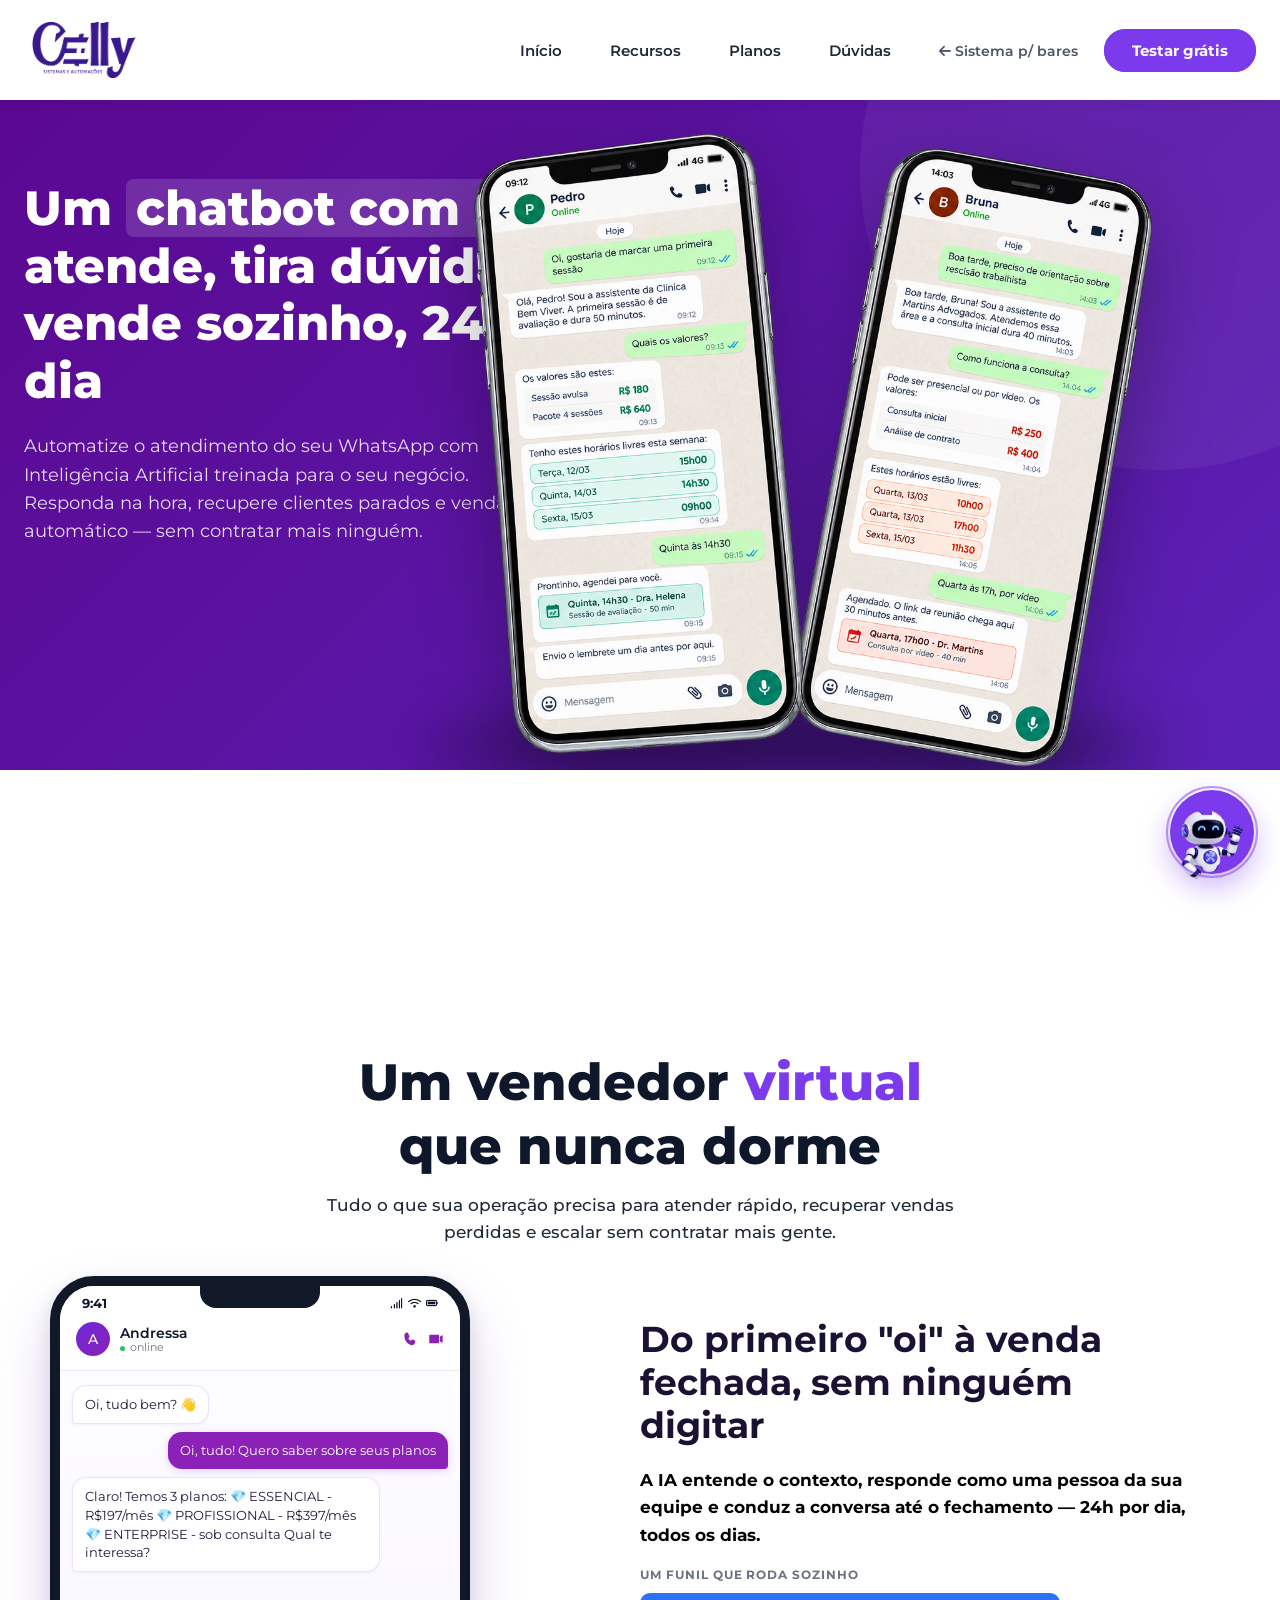
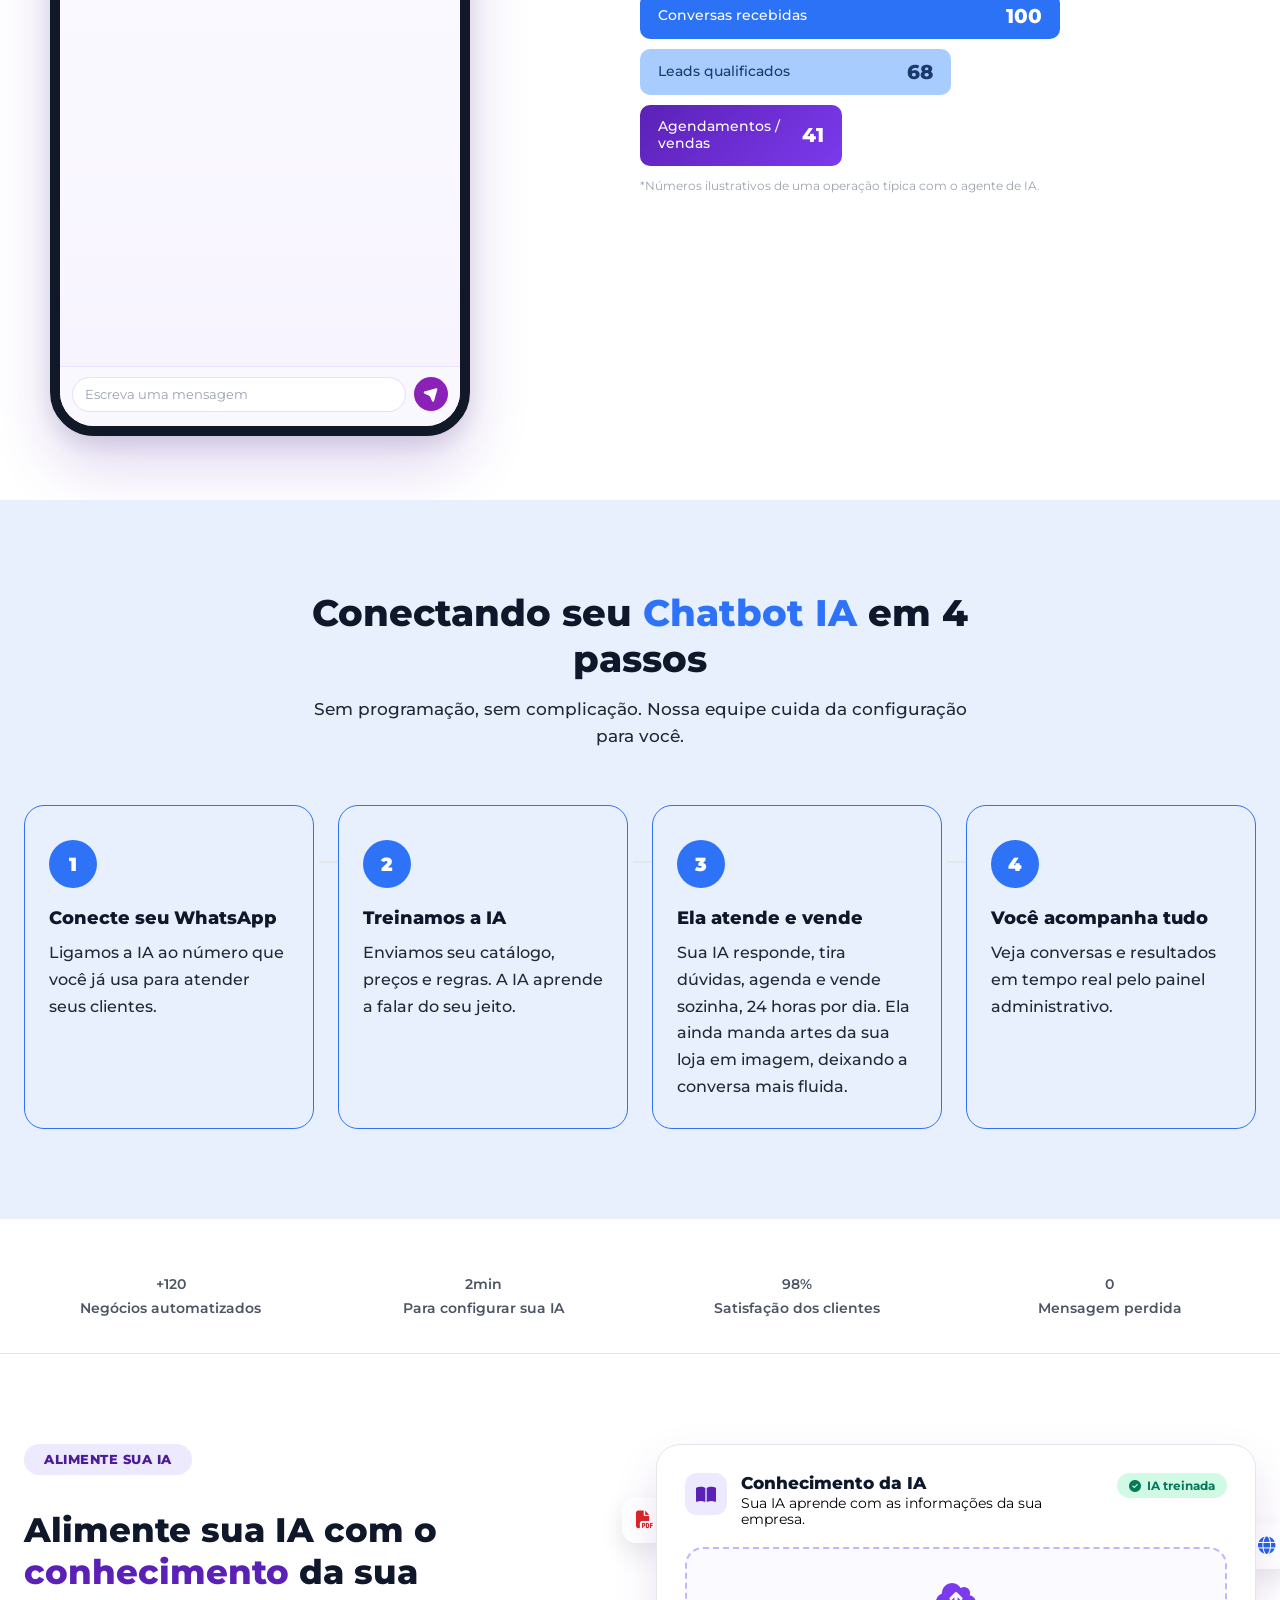
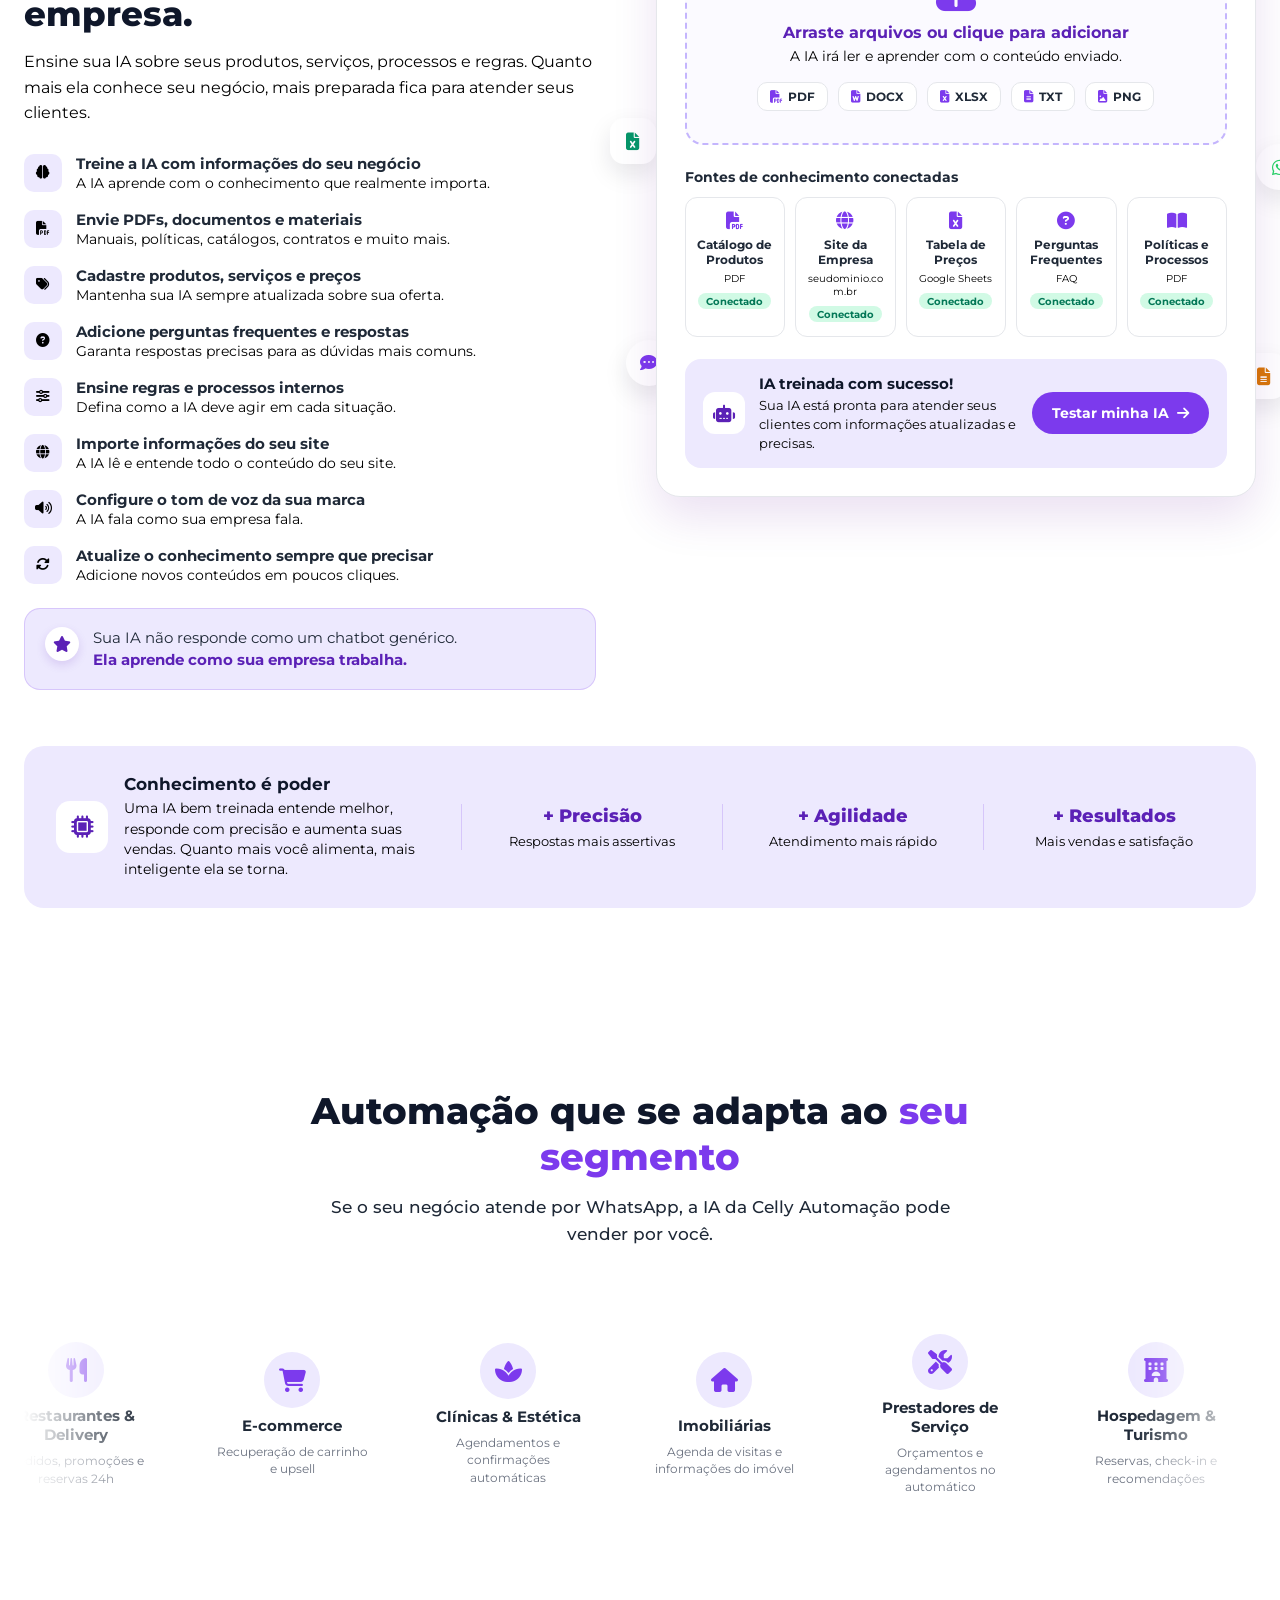
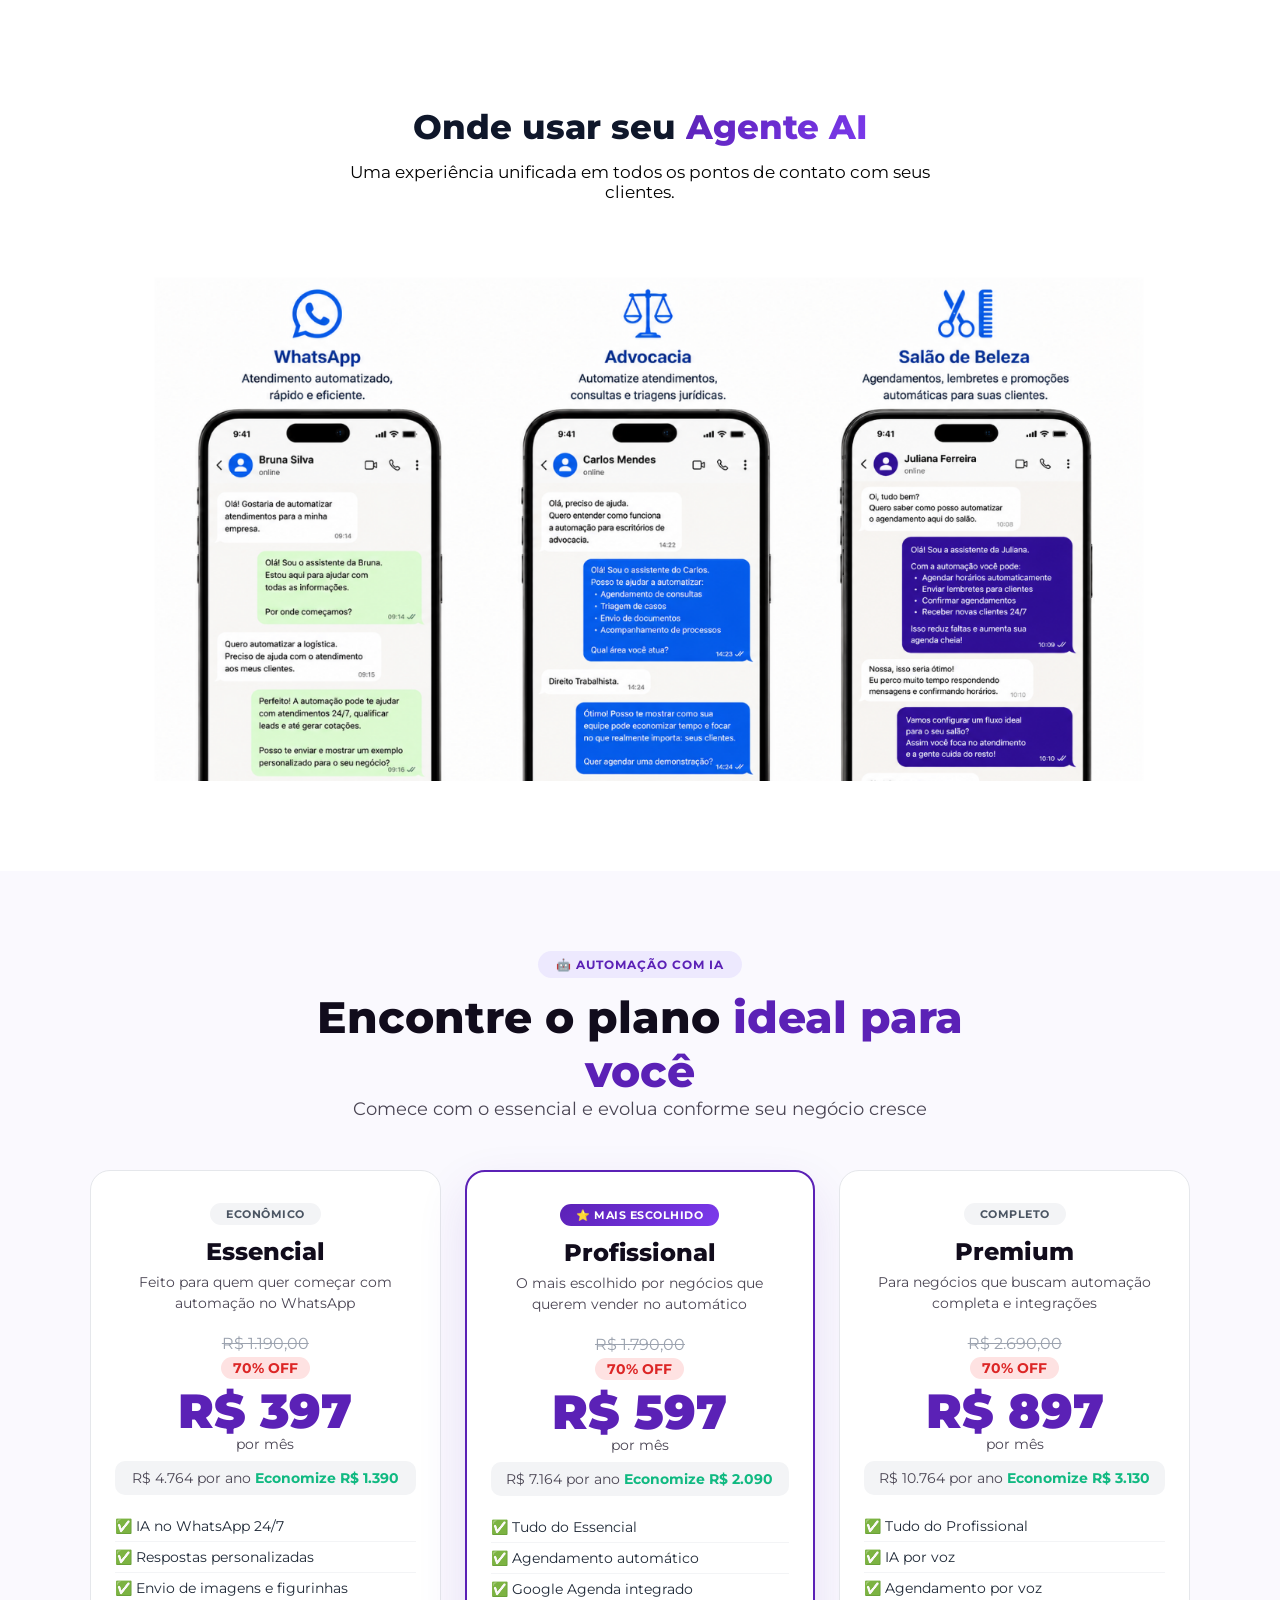
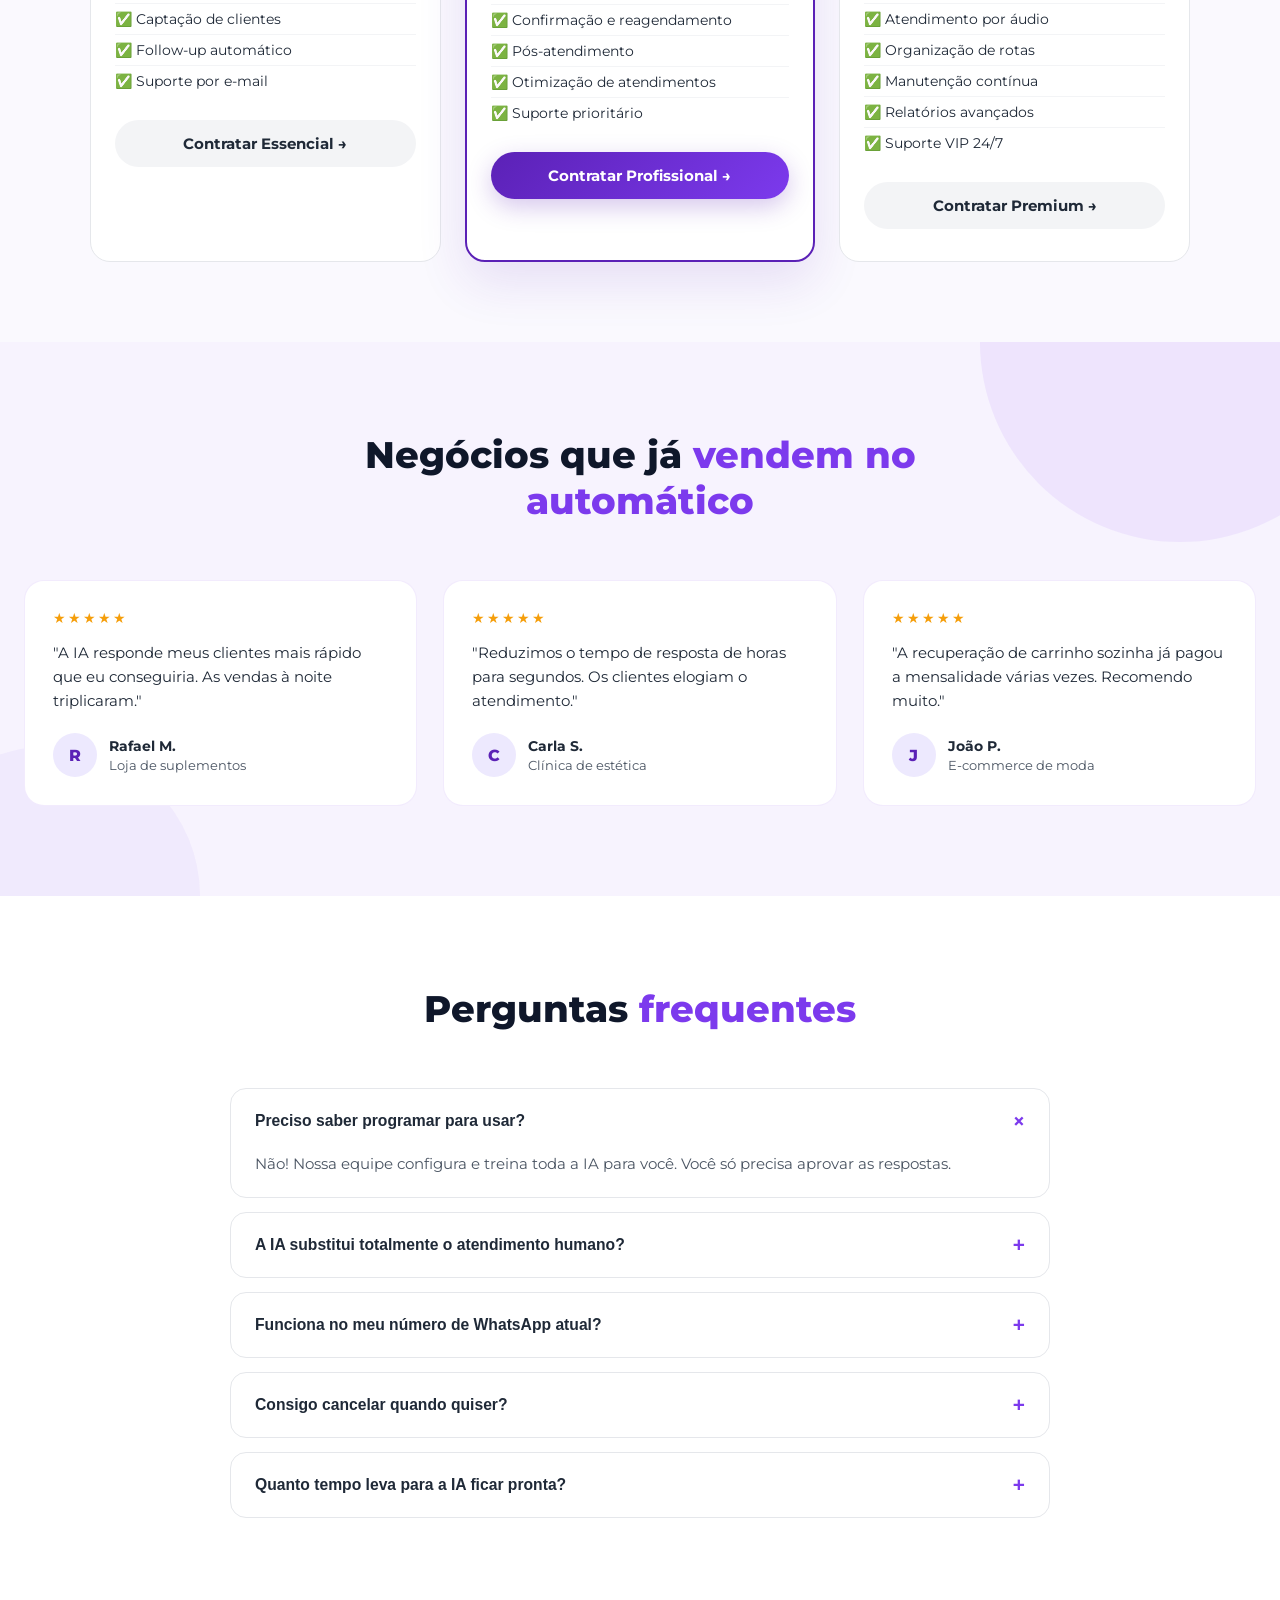
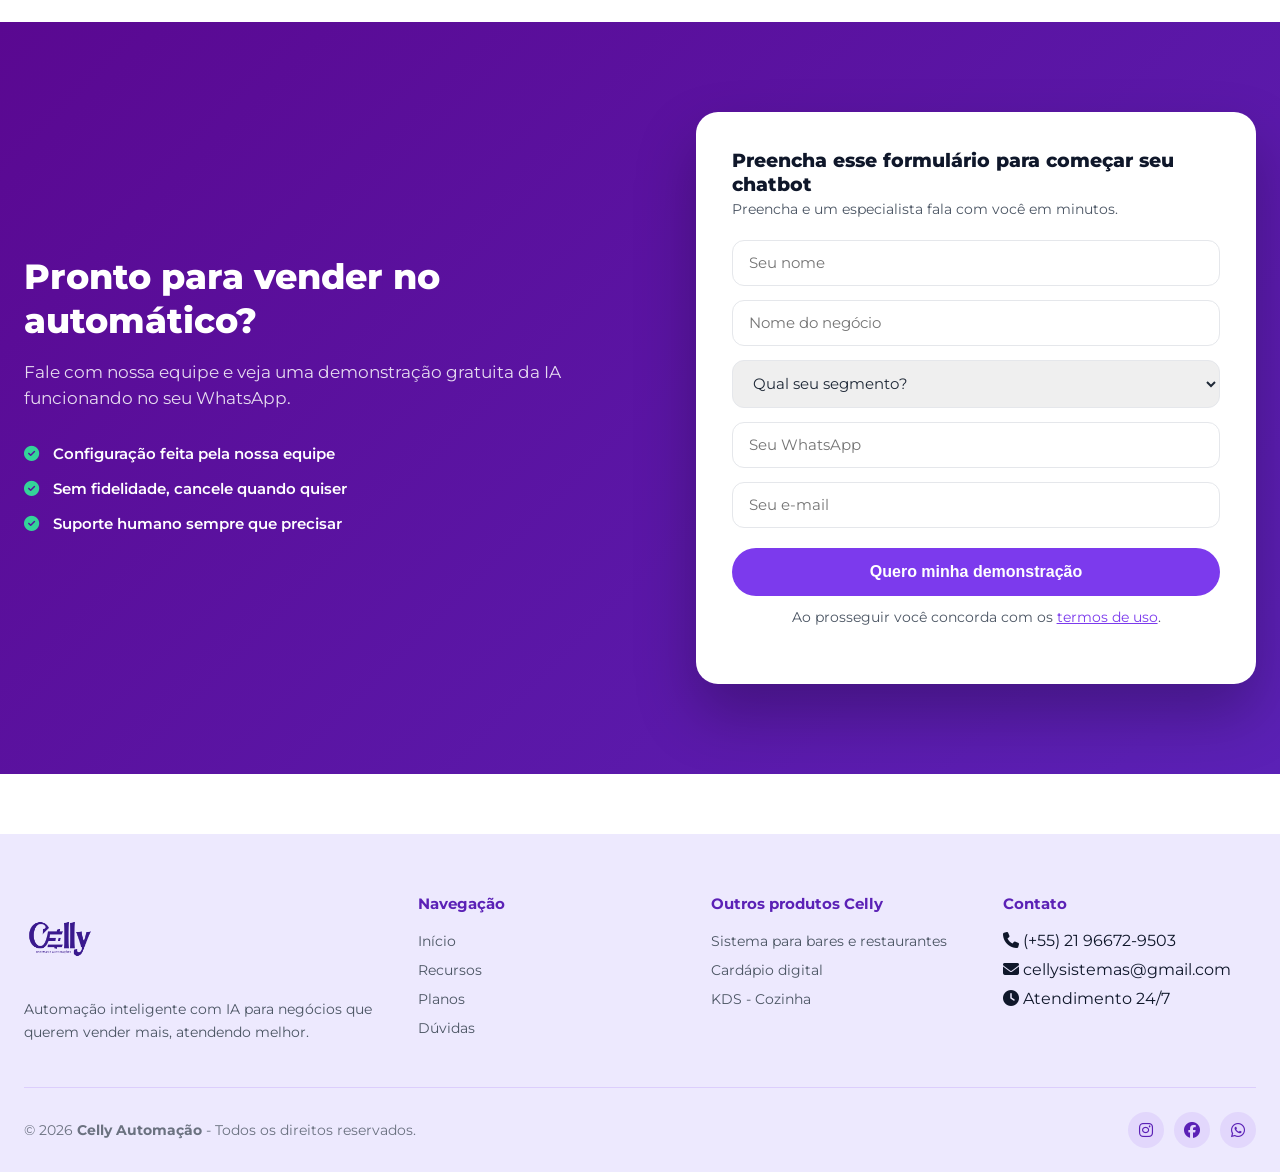
==== commit 40528561: "Remove "Veja na prática" kicker label Co-Authored-By: Claude Sonnet 5 <noreply@anthropic.com> Claude" ====
--- a/automacao-chatbot.html
+++ b/automacao-chatbot.html
@@ -88,7 +88,6 @@
 </div>
 <!-- ---------- texto ao lado ---------- -->
 <div class="bot-chatdemo-texto">
-<span class="bot-chatdemo-kicker">Veja na prática</span>
 <h3 class="bot-chatdemo-titulo">Do primeiro "oi" à venda fechada, sem ninguém digitar</h3>
 <p class="bot-chatdemo-sub">A IA entende o contexto, responde como uma pessoa da sua equipe e conduz a conversa até o fechamento — 24h por dia, todos os dias.</p>
 <div class="bot-chatdemo-funil">
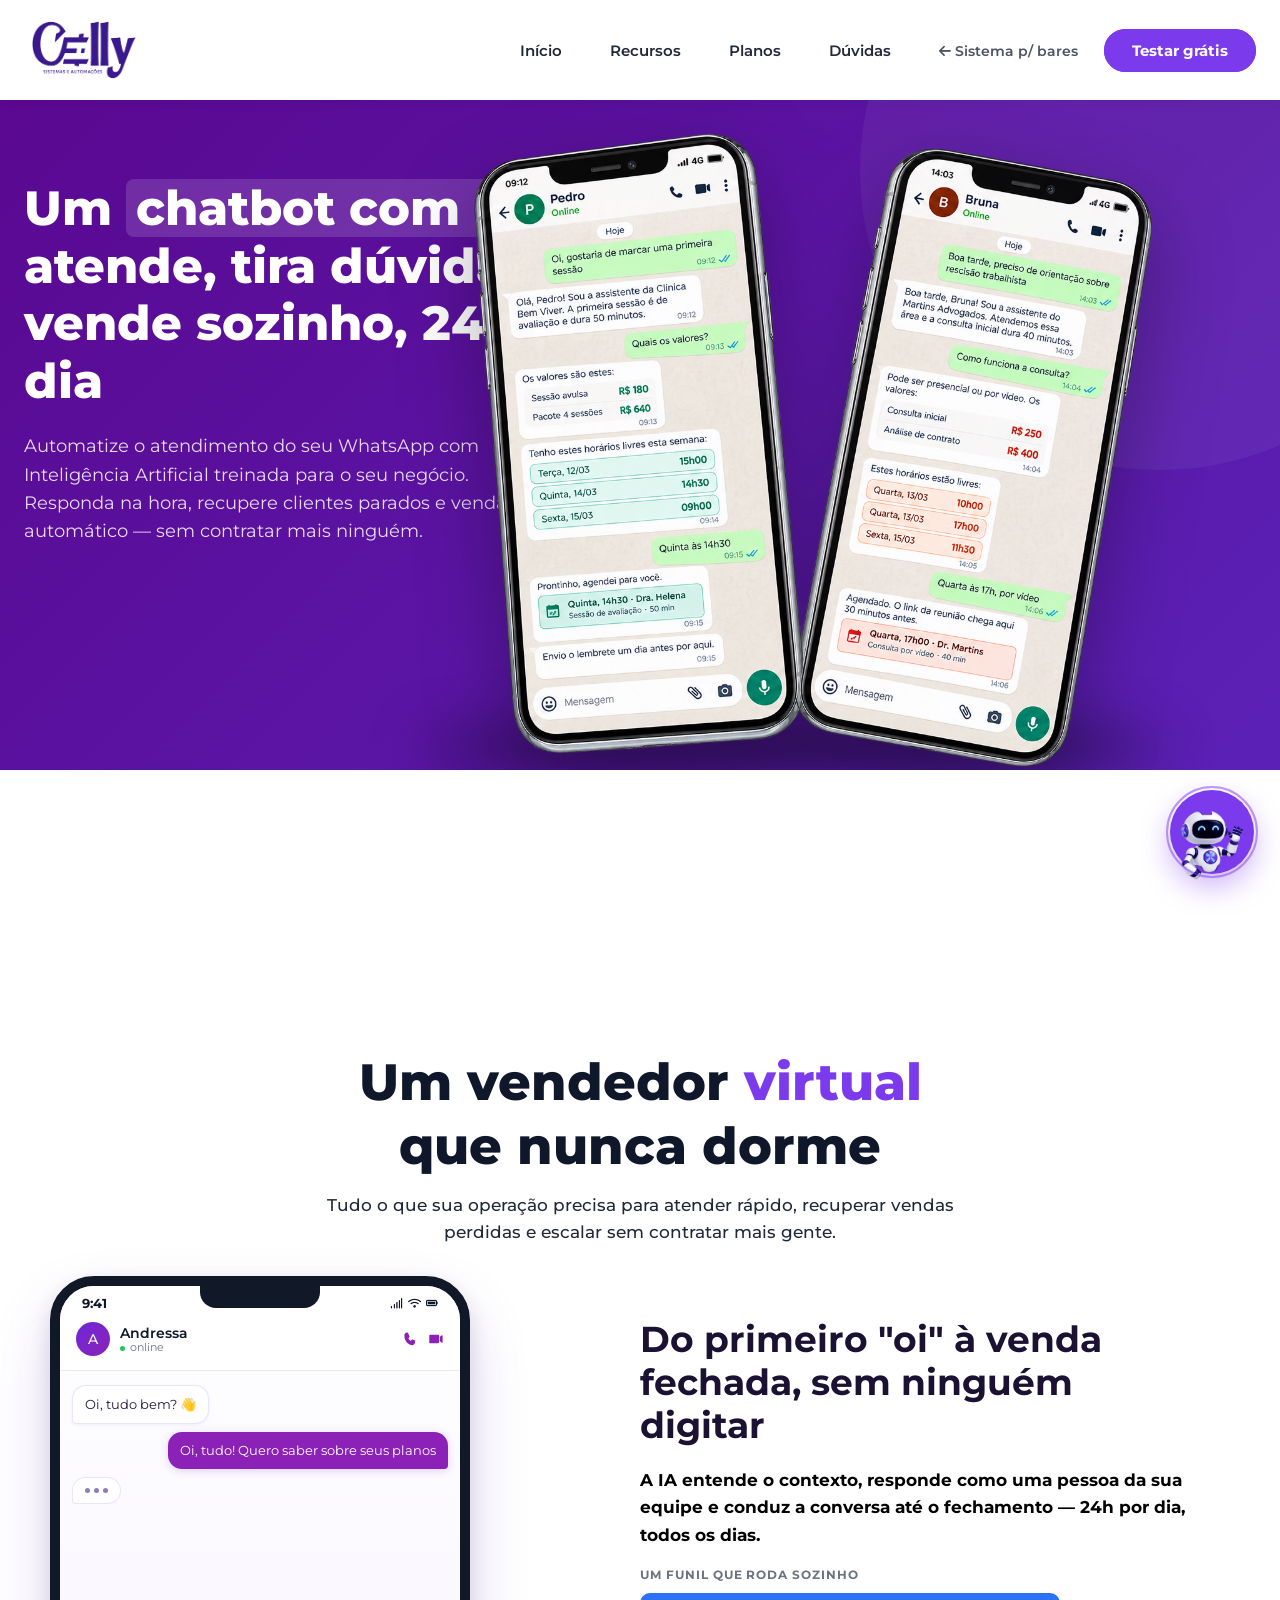
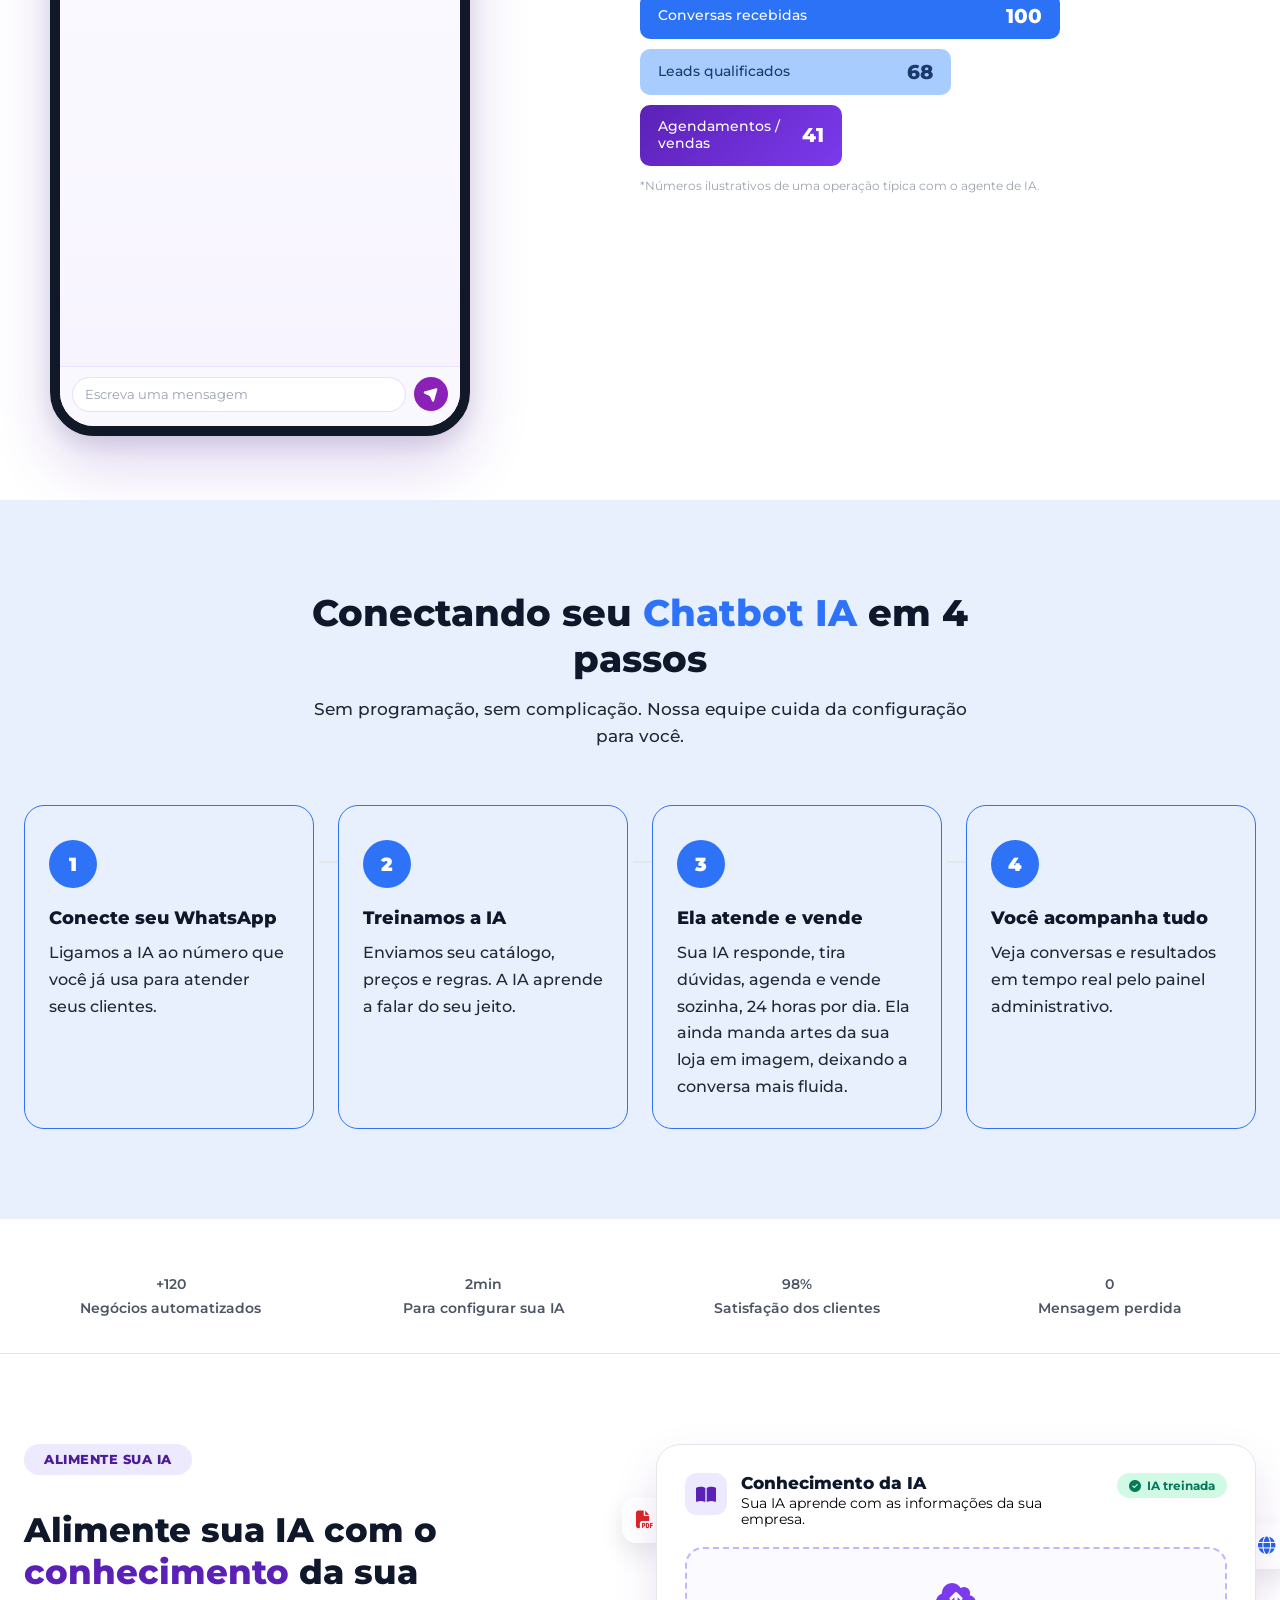
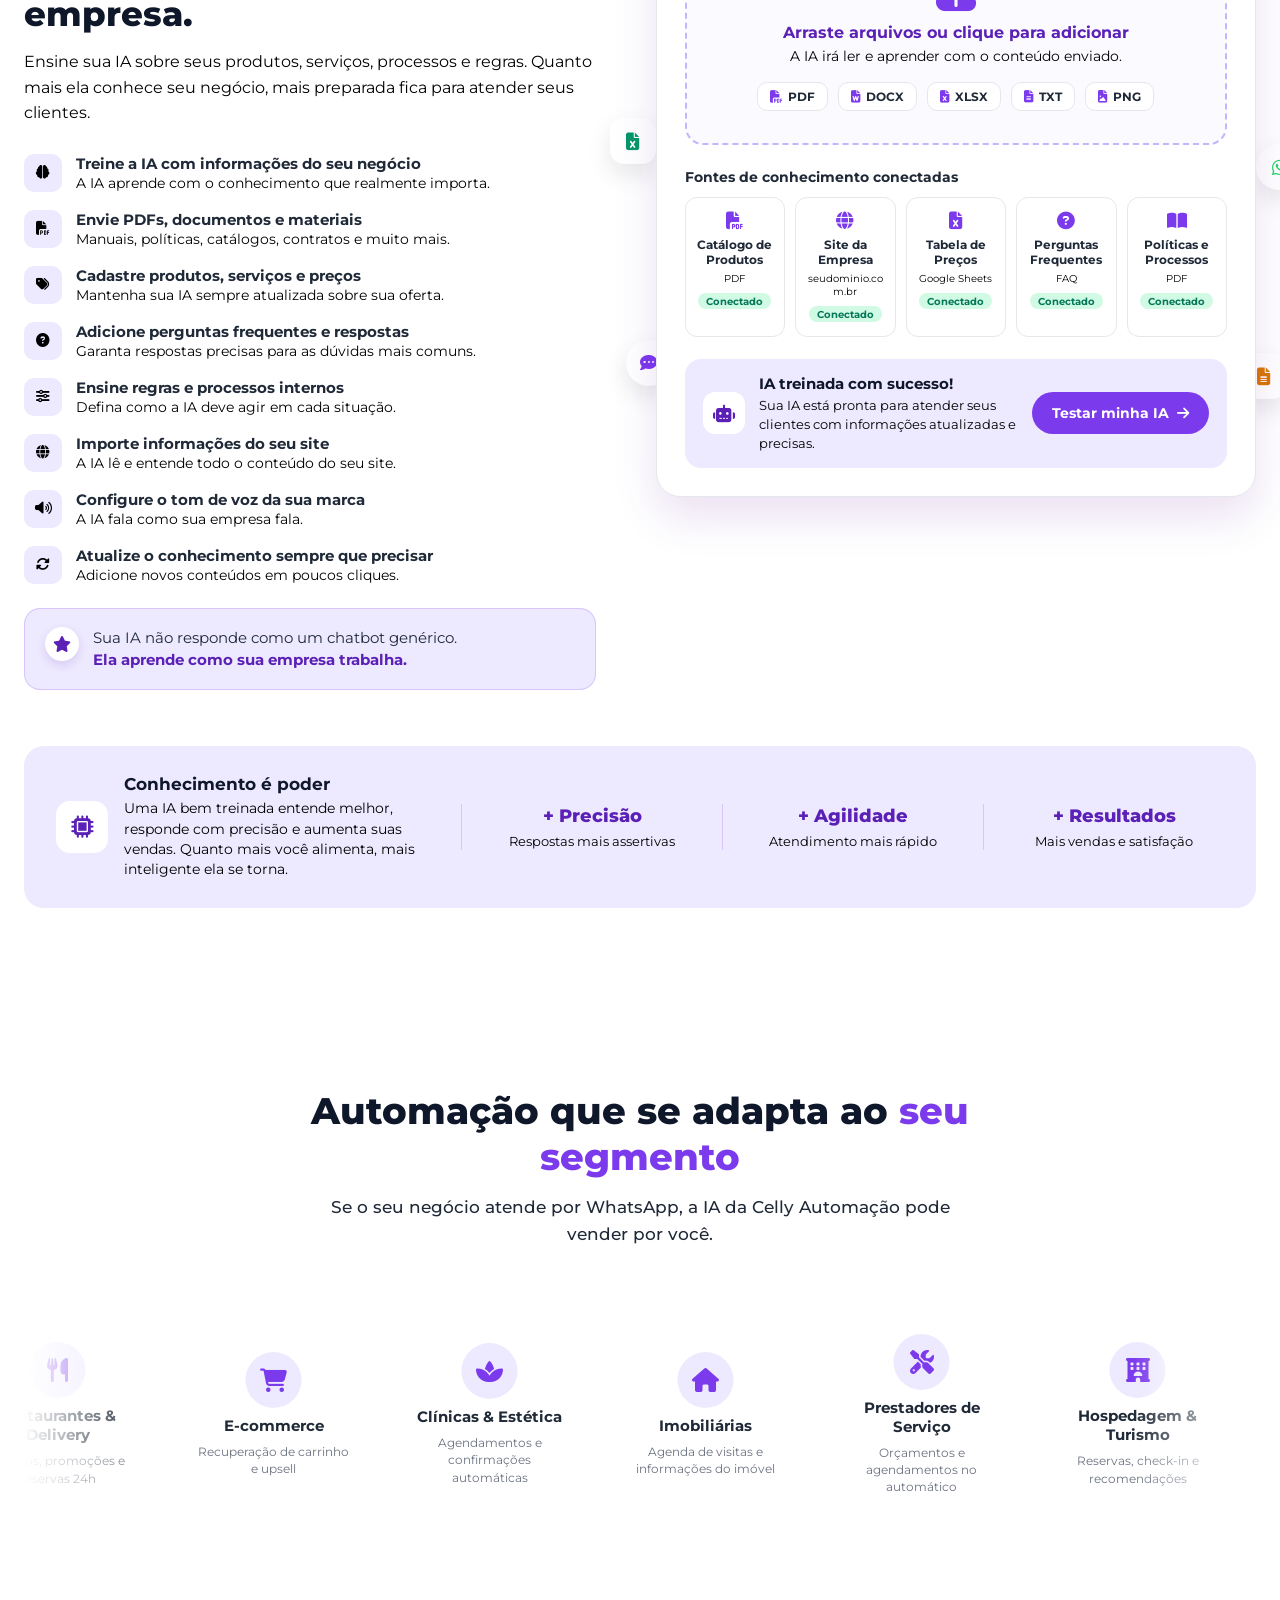
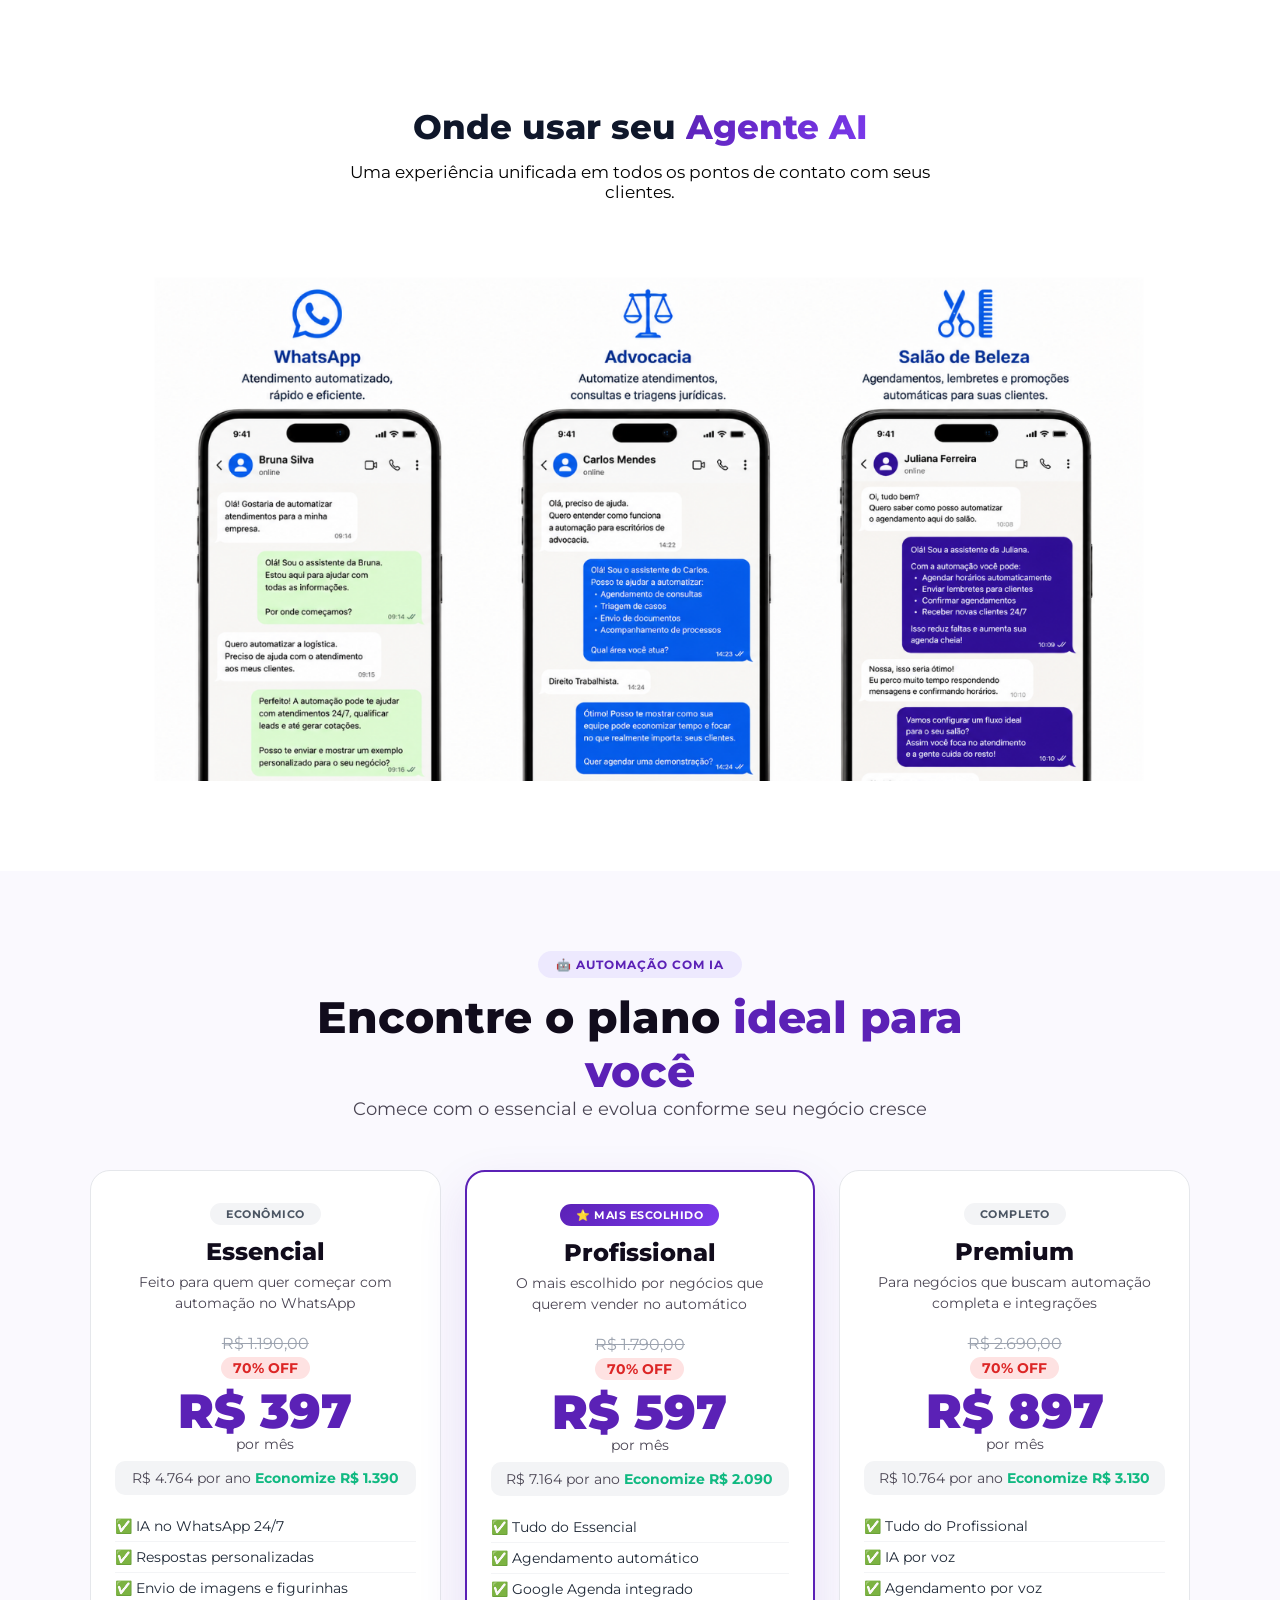
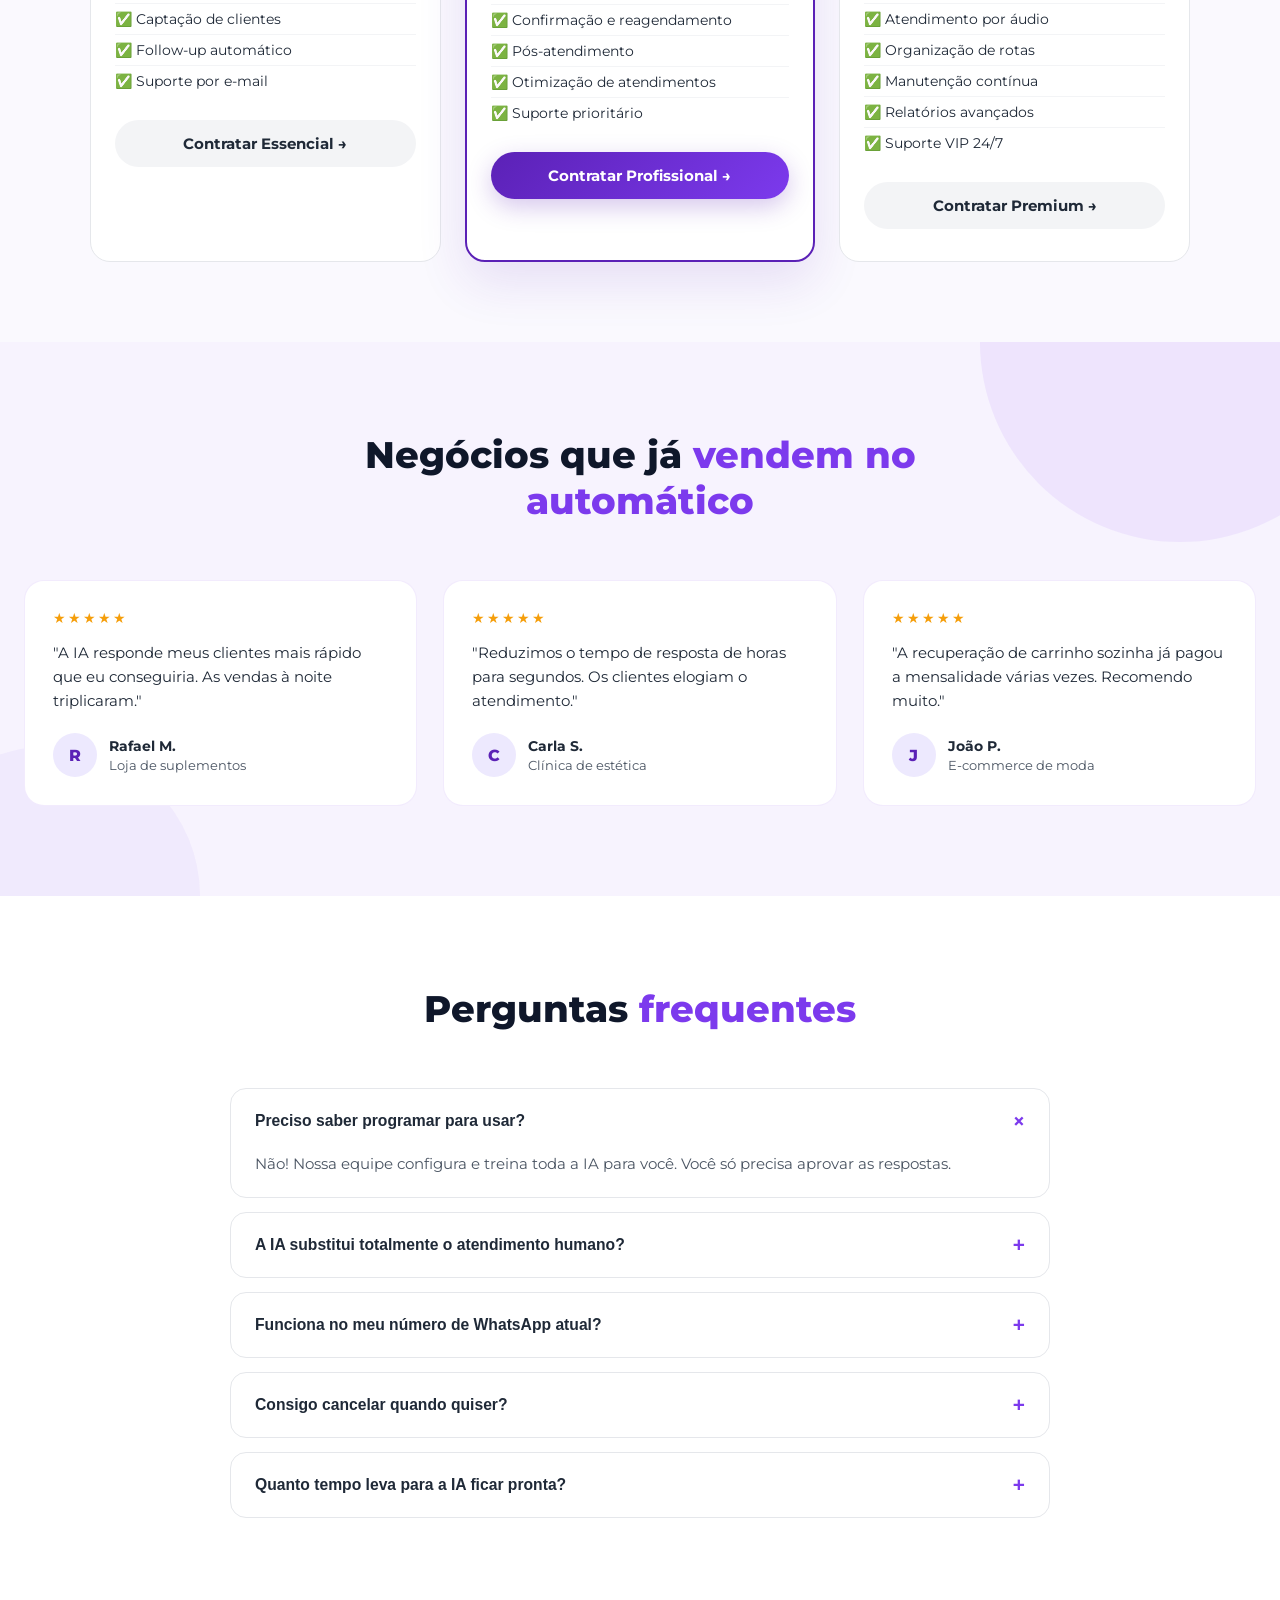
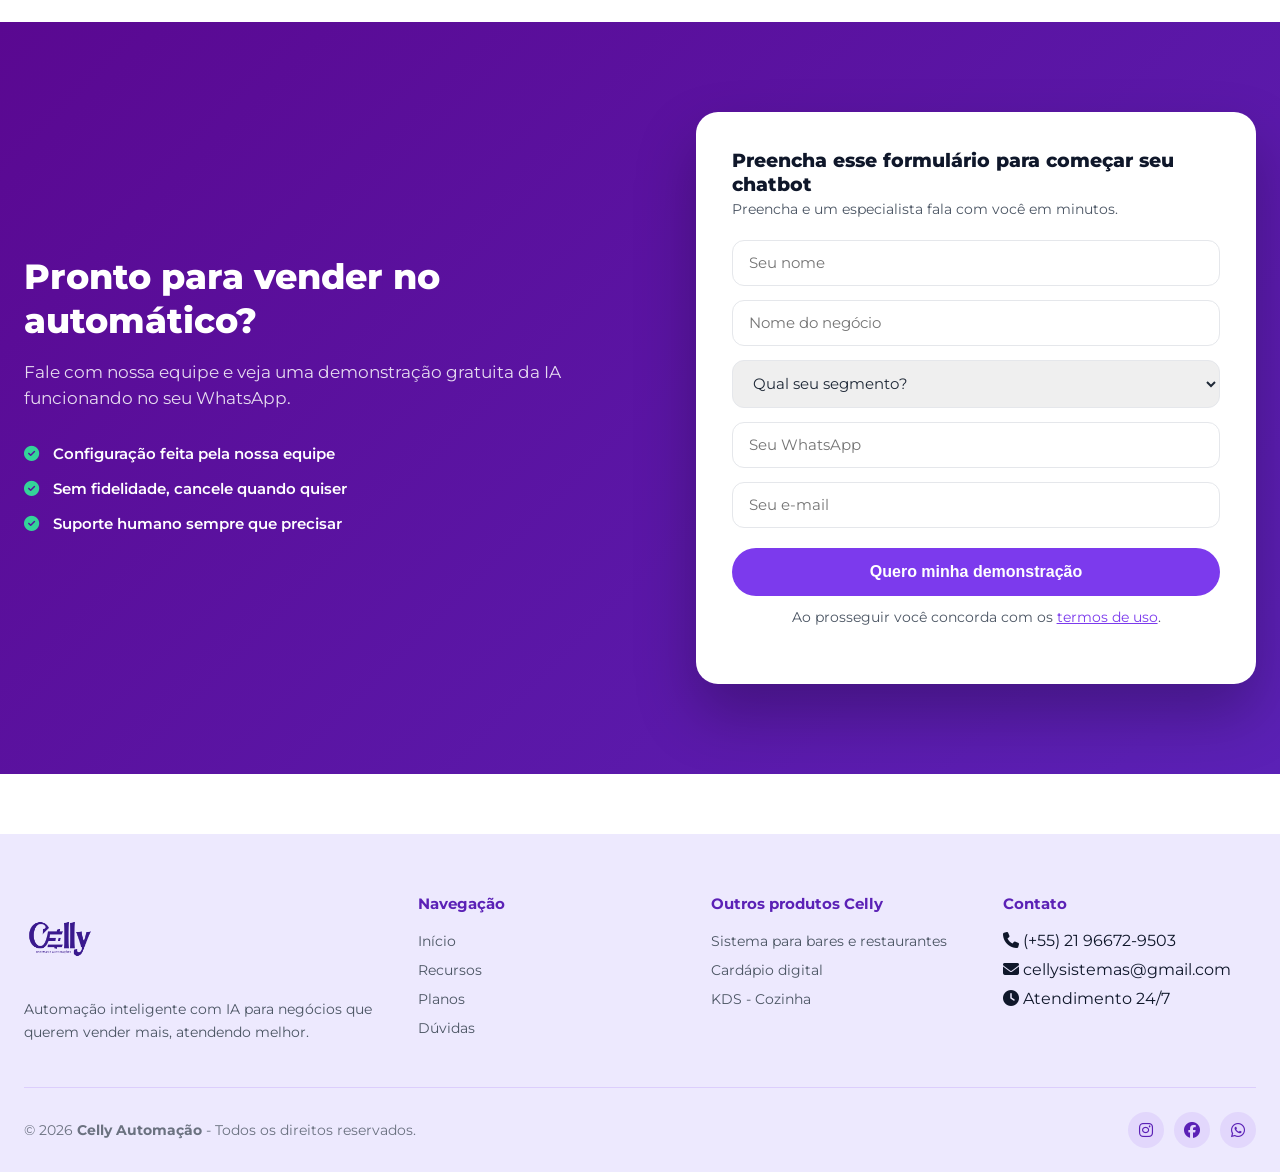
==== commit 8093a9d9: "Add HostGator-style checkout cart page for pricing plans New carrinho.html/css/js: clicking "Contrat" ====
--- a/automacao-chatbot.html
+++ b/automacao-chatbot.html
@@ -377,7 +377,7 @@
           <li>✅ Suporte por e-mail</li>
         </ul>
 
-        <a href="#contato" class="btn-plano">Contratar Essencial →</a>
+        <a href="carrinho.html?plano=essencial" class="btn-plano">Contratar Essencial →</a>
       </div>
 
       <!-- ===== PLANO PROFISSIONAL ===== -->
@@ -402,7 +402,7 @@
           <li>✅ Suporte prioritário</li>
         </ul>
 
-        <a href="#contato" class="btn-plano btn-destaque">Contratar Profissional →</a>
+        <a href="carrinho.html?plano=profissional" class="btn-plano btn-destaque">Contratar Profissional →</a>
       </div>
 
       <!-- ===== PLANO PREMIUM ===== -->
@@ -428,7 +428,7 @@
           <li>✅ Suporte VIP 24/7</li>
         </ul>
 
-        <a href="#contato" class="btn-plano">Contratar Premium →</a>
+        <a href="carrinho.html?plano=premium" class="btn-plano">Contratar Premium →</a>
       </div>
 
     </div>
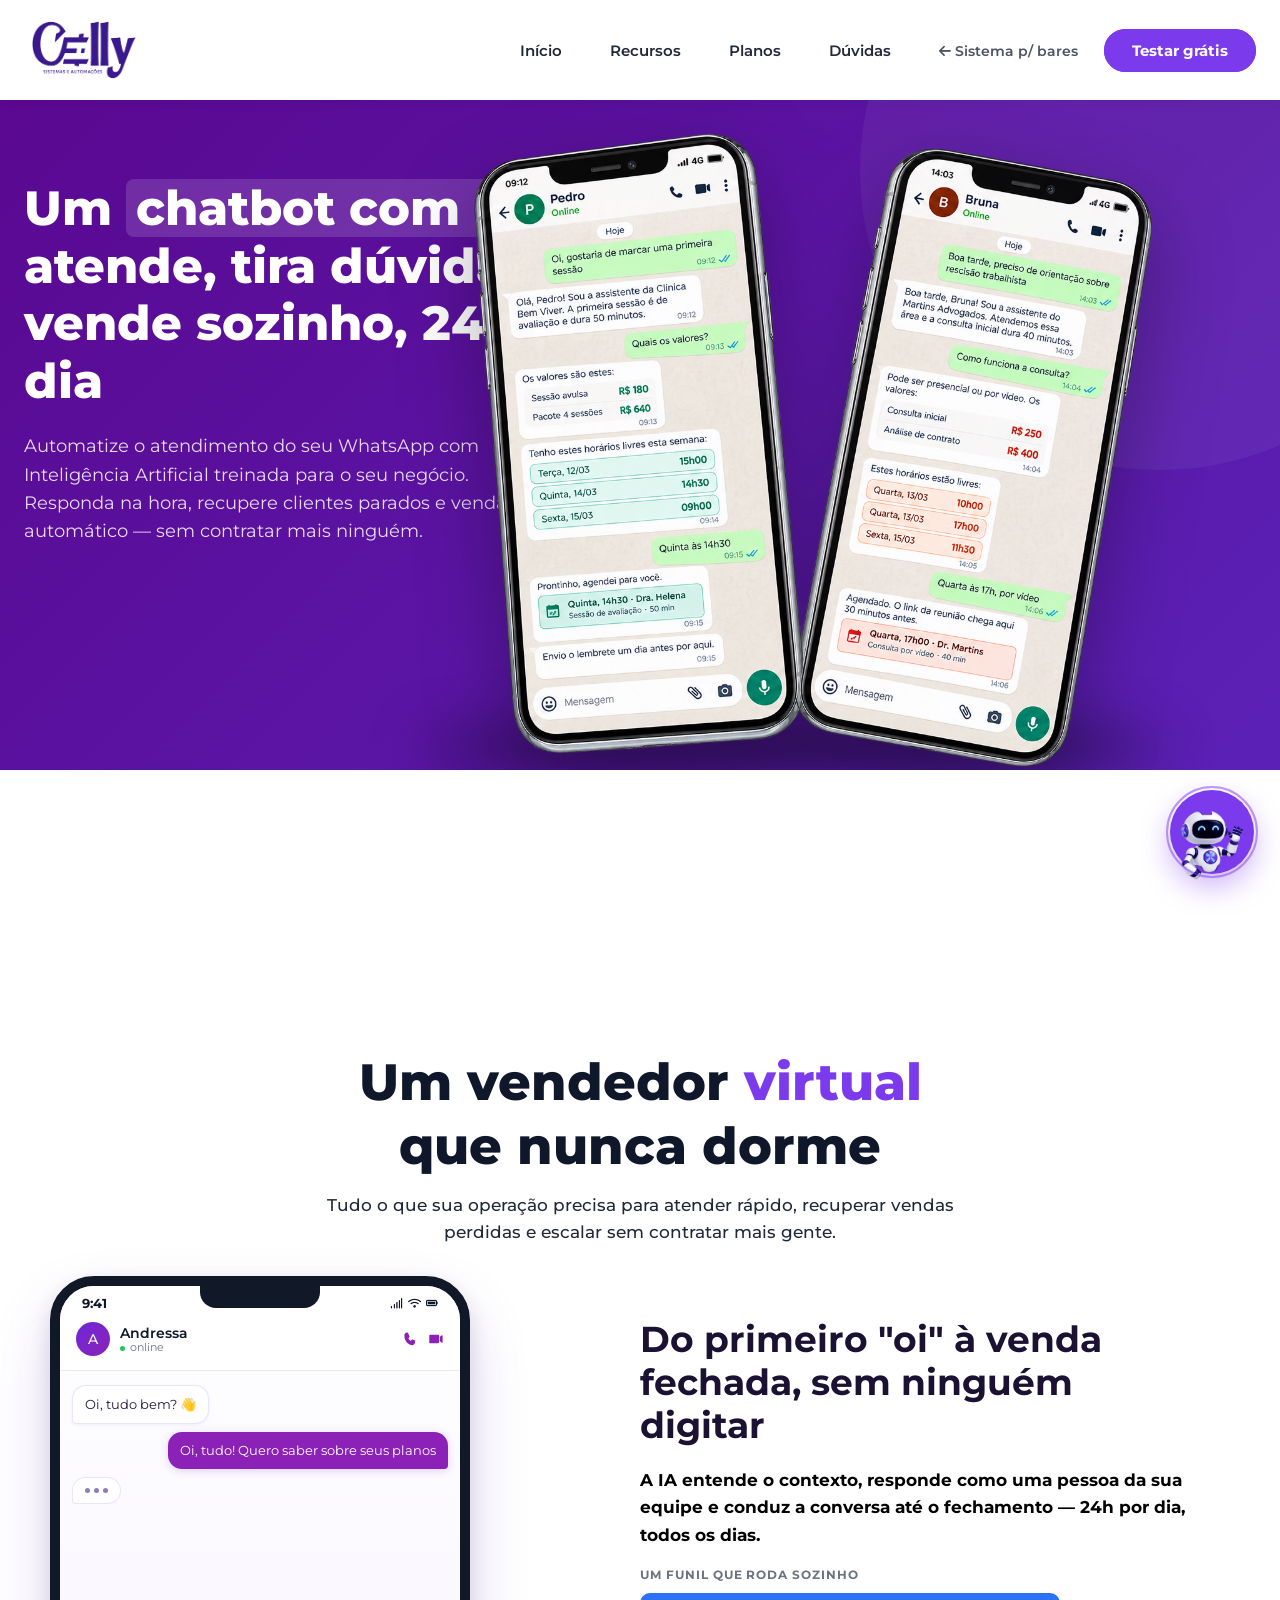
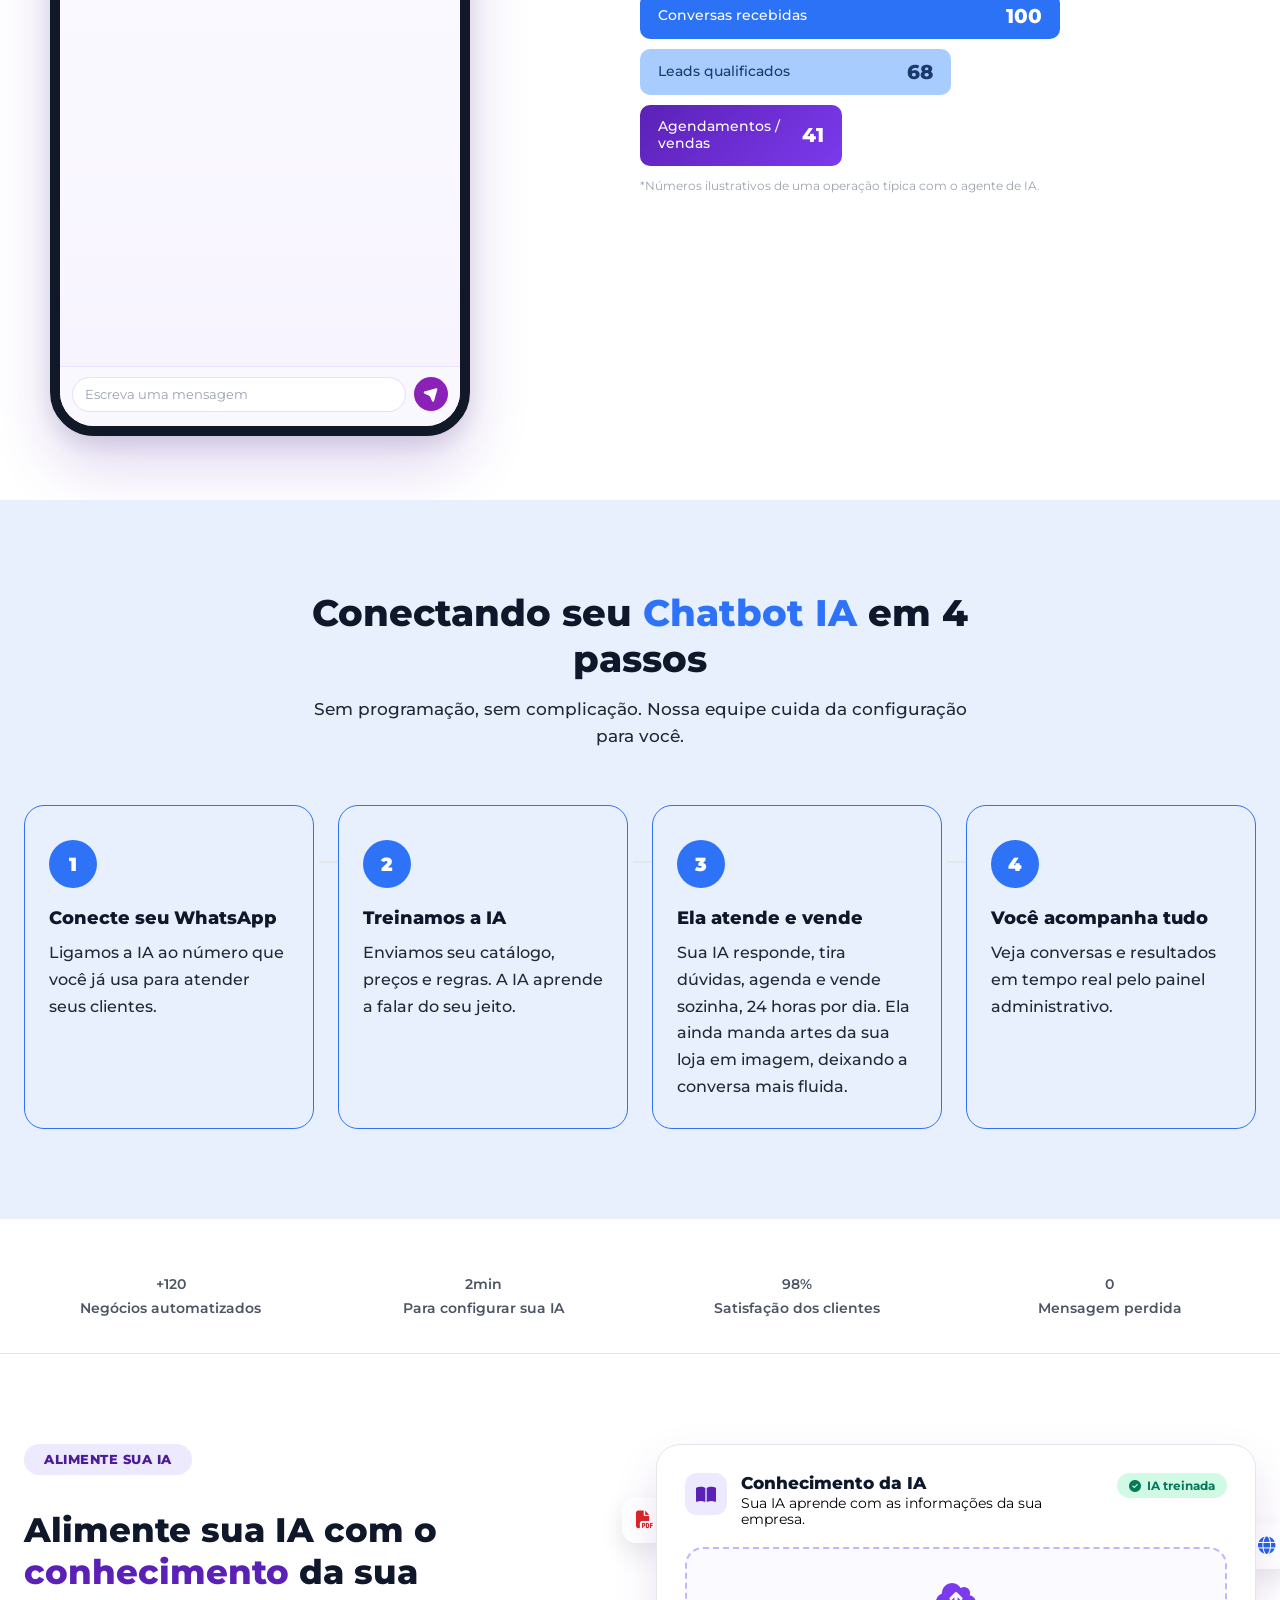
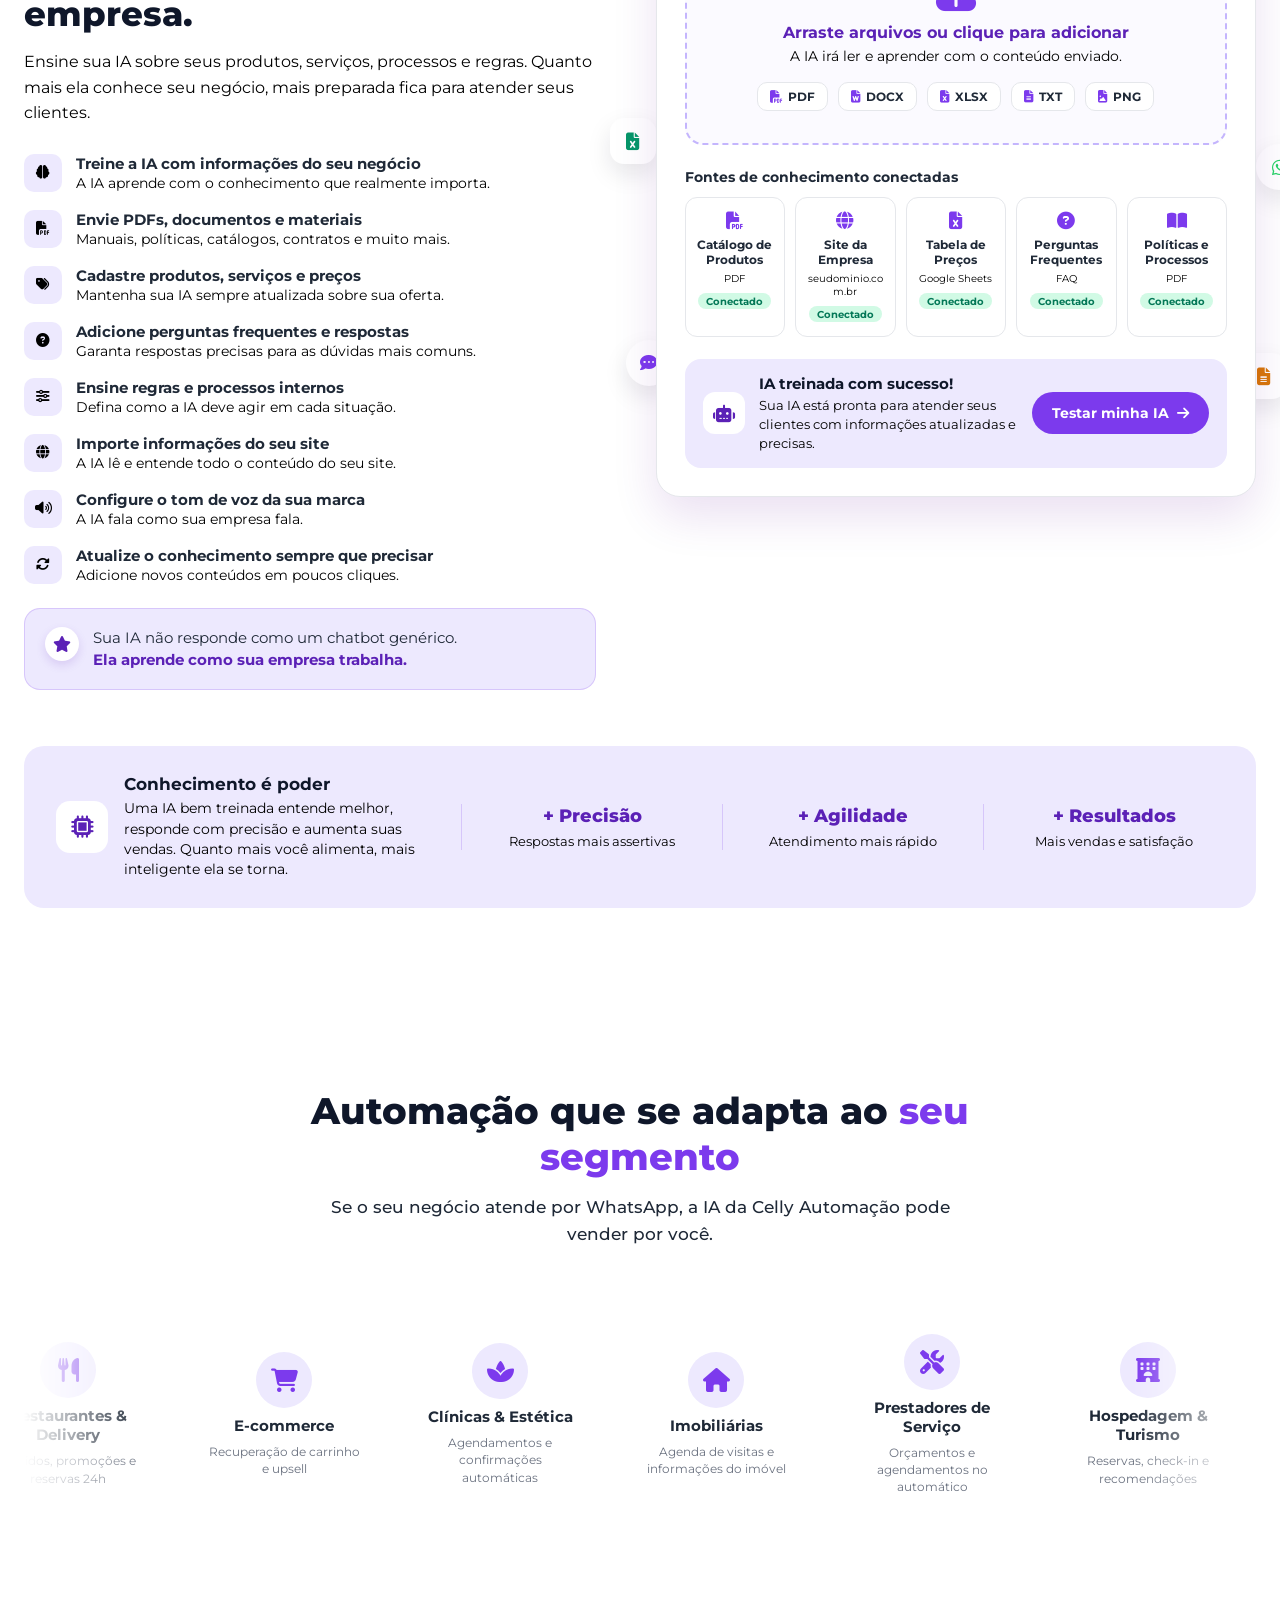
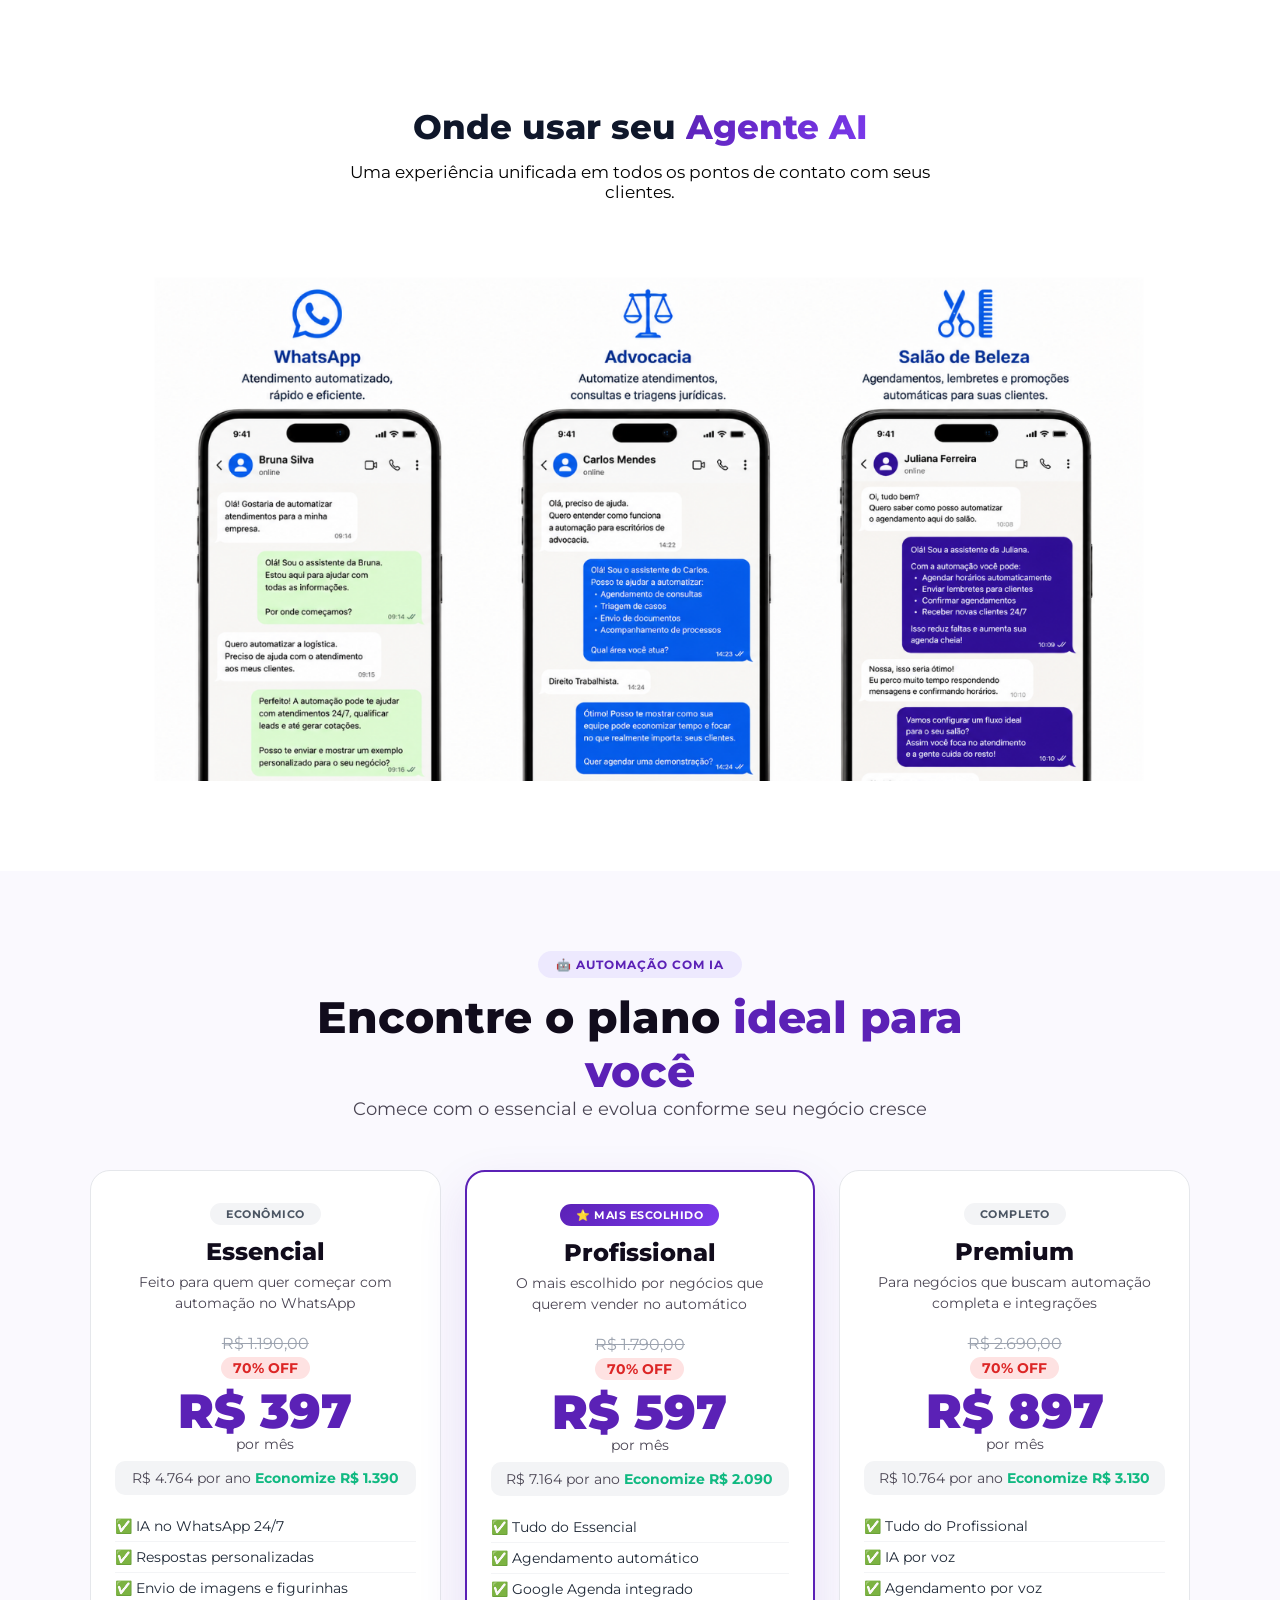
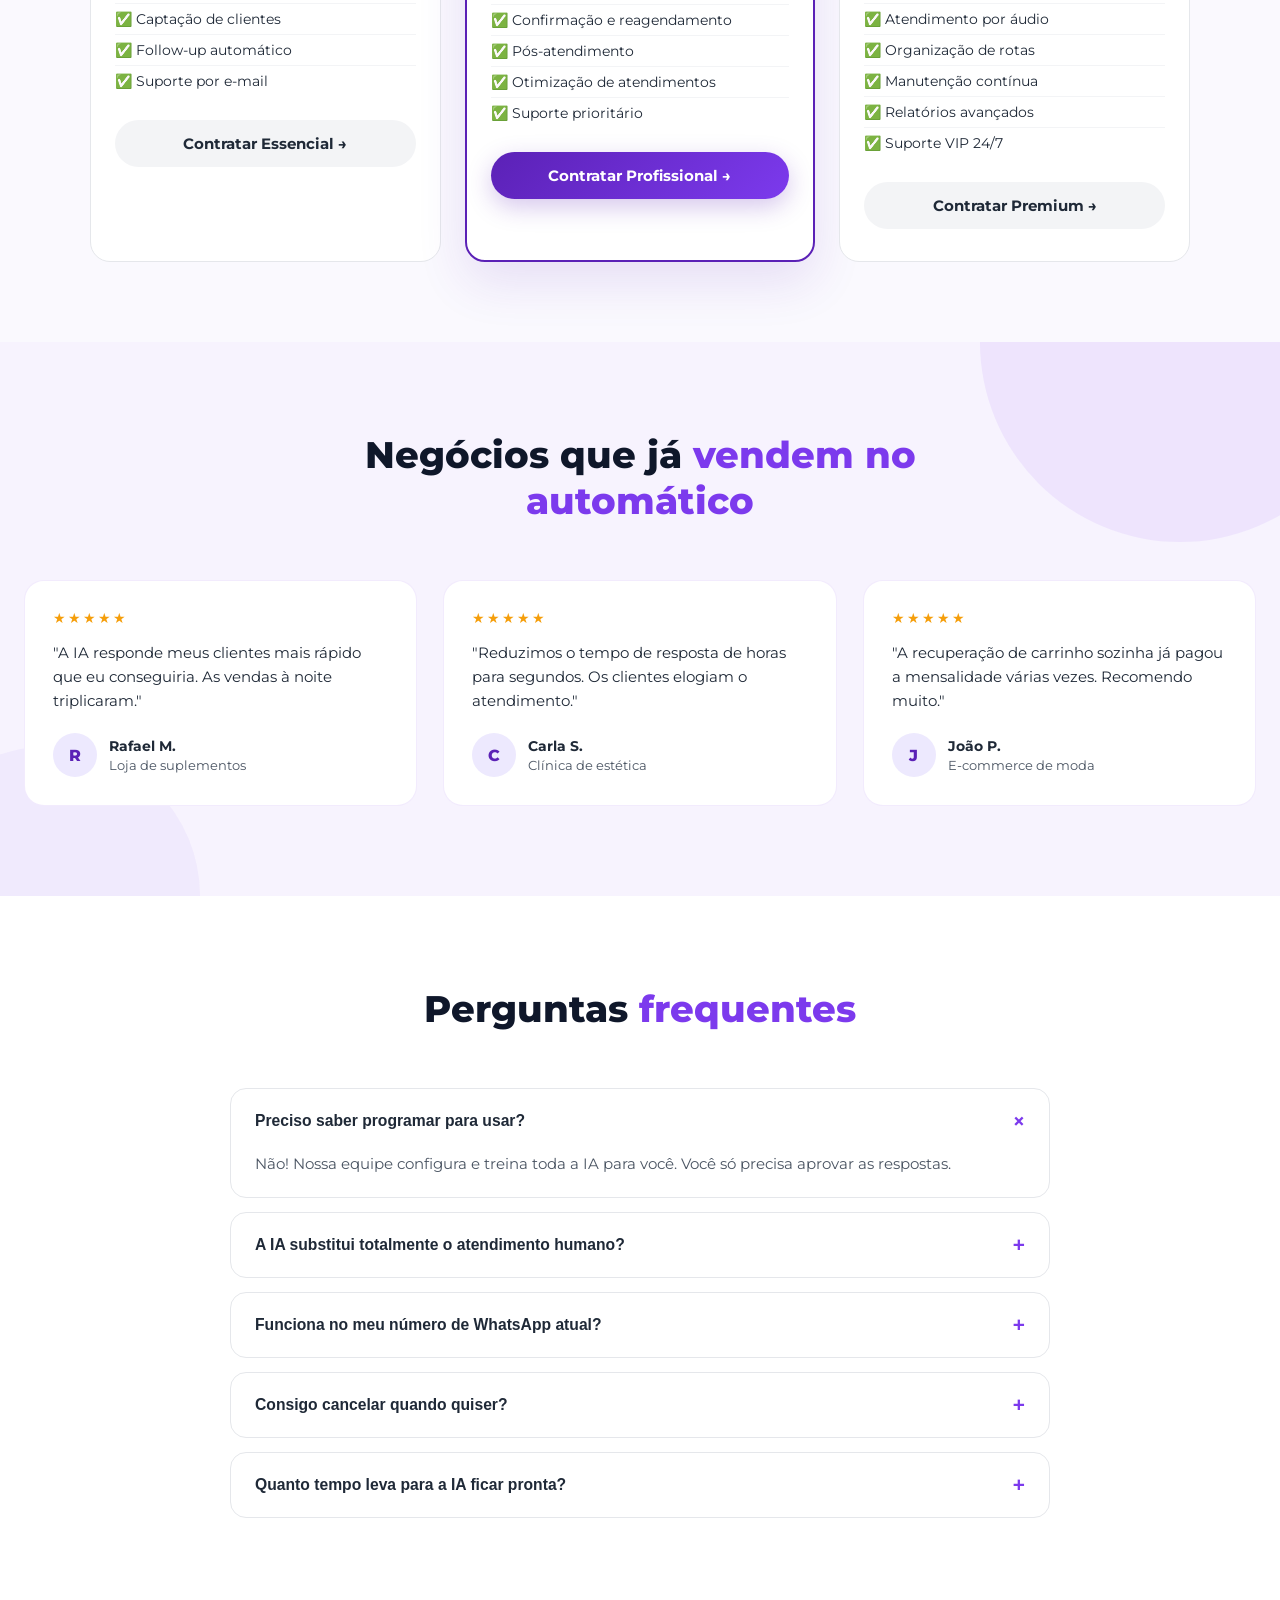
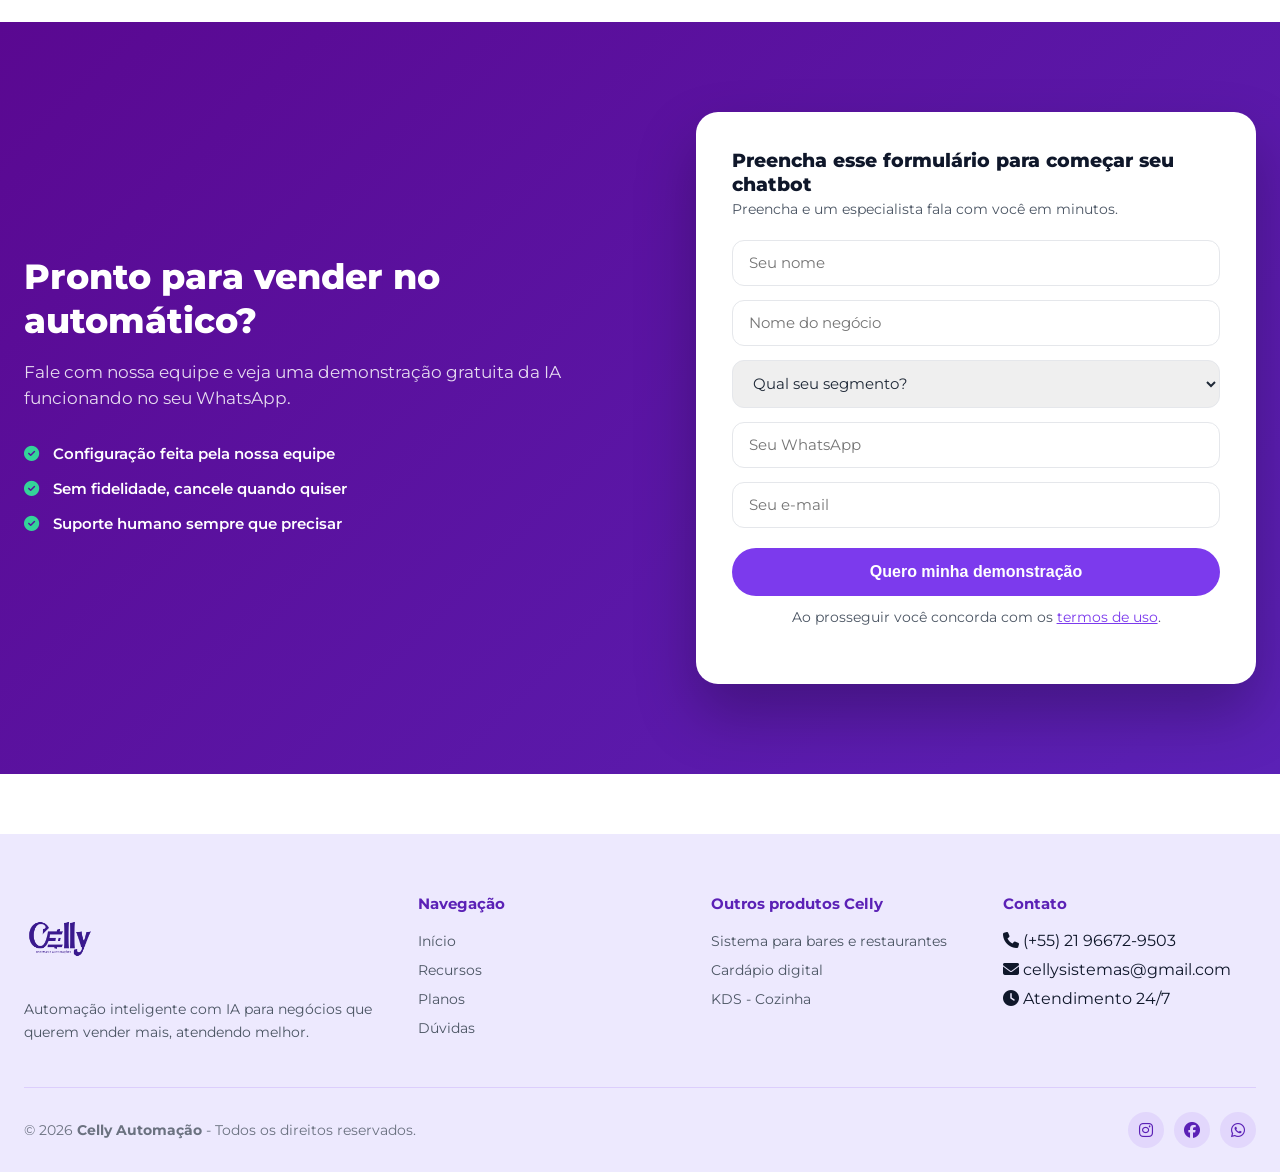
==== commit 553ad693: "Update chatbot page title and add meta description for SEO Title changed to "Chatbot WhatsApp com IA" ====
--- a/automacao-chatbot.html
+++ b/automacao-chatbot.html
@@ -3,7 +3,8 @@
 <head>
 <meta charset="UTF-8">
 <meta name="viewport" content="width=device-width, initial-scale=1.0, user-scalable=yes">
-<title>Celly Automação - Chatbot com Inteligência Artificial</title>
+<title>Chatbot WhatsApp com IA | Celly Sistemas</title>
+<meta name="description" content="Chatbot com Inteligência Artificial para WhatsApp: atende, tira dúvidas e vende sozinho 24h por dia. Automatize o atendimento do seu negócio com a Celly Sistemas.">
 <link rel="icon" type="image/png" href="portifolio-img/img/favicon-celly.png">
 <!-- CSS -->
 <link rel="stylesheet" href="automacao-chatbot.css?v=28">
--- a/automacao-chatbot.css
+++ b/automacao-chatbot.css
@@ -1663,6 +1663,22 @@
     max-width: 220px;
 }
 .bot-chat-msg-user p { background: var(--roxo-fraco); }
+
+/* Link de WhatsApp dentro das respostas do bot */
+.bot-chat-wa-link {
+    display: inline-flex;
+    align-items: center;
+    gap: 6px;
+    background: #25D366;
+    color: #fff;
+    padding: 8px 14px;
+    border-radius: 20px;
+    font-weight: 700;
+    font-size: 0.82rem;
+    text-decoration: none;
+    transition: 0.2s;
+}
+.bot-chat-wa-link:hover { background: #1ebe5a; }
 
 /* Indicador de "digitando..." com pontinhos animados */
 .bot-chat-typing-dots {
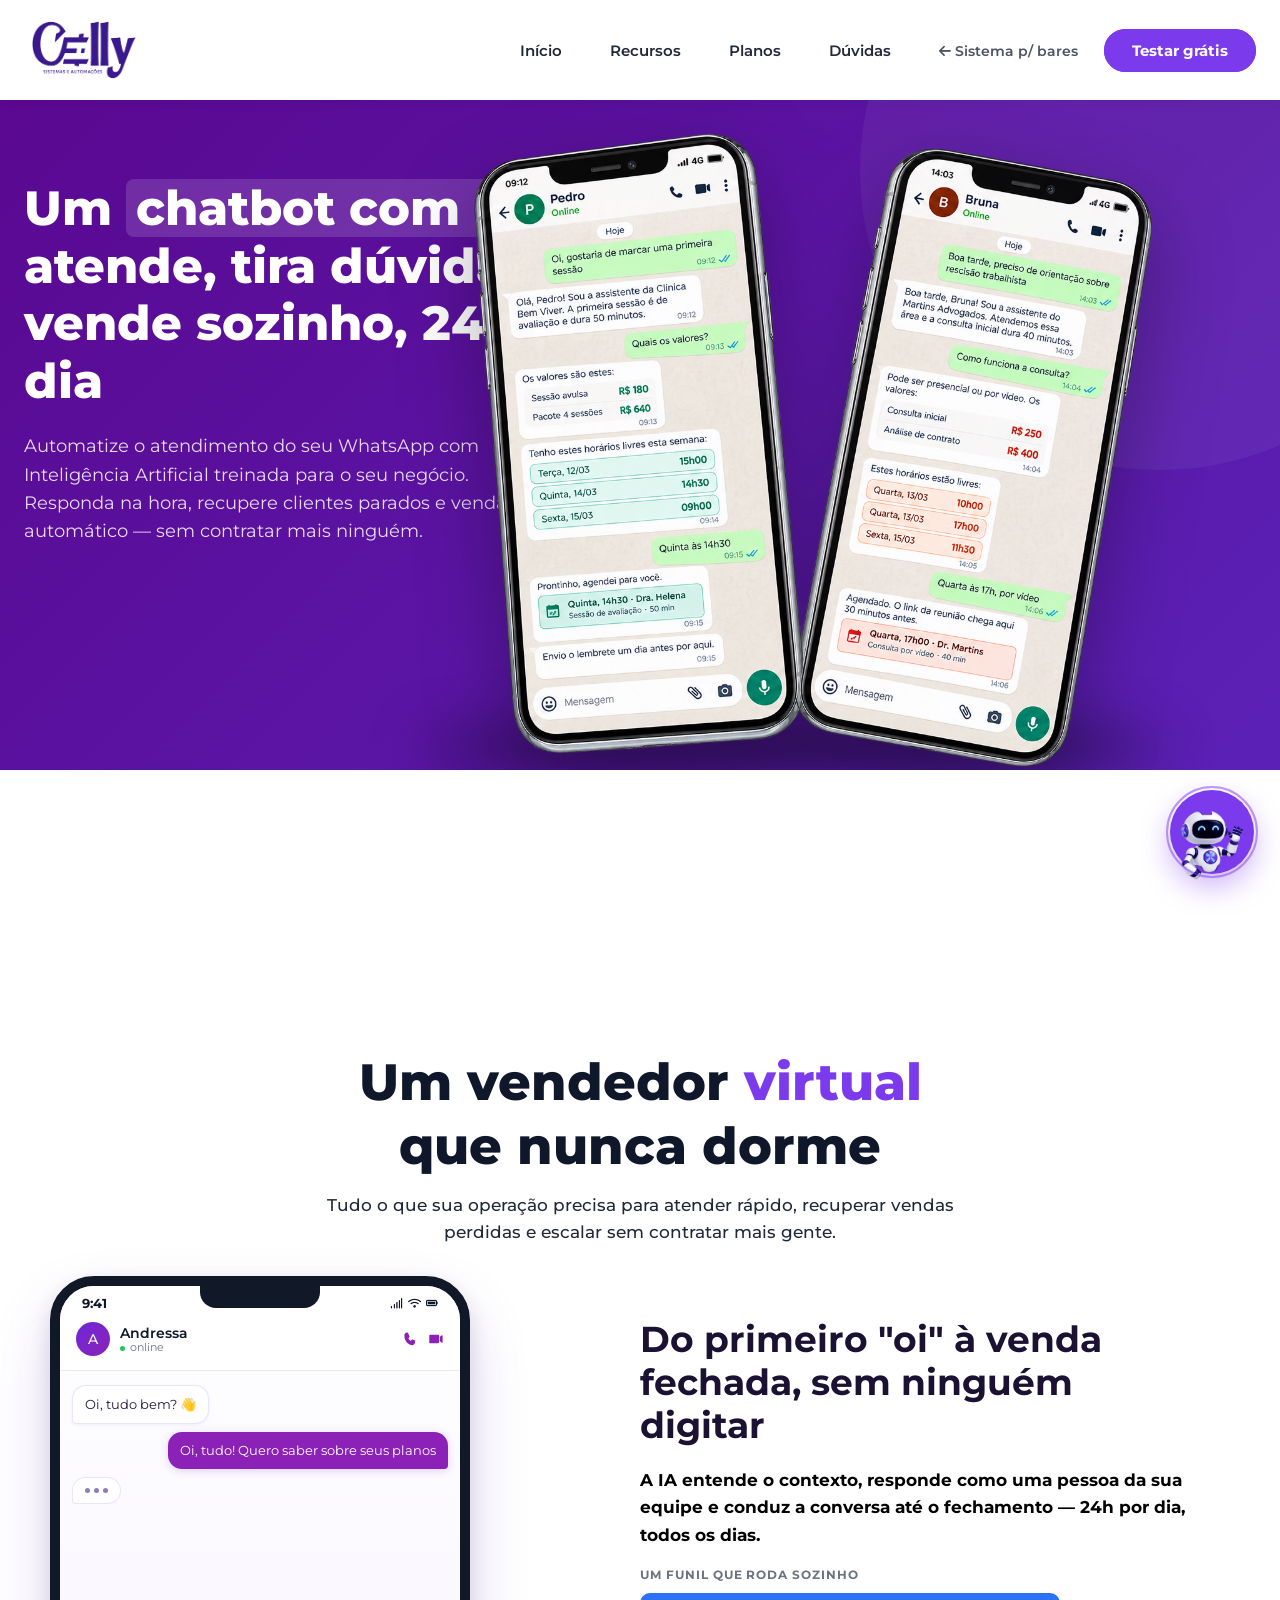
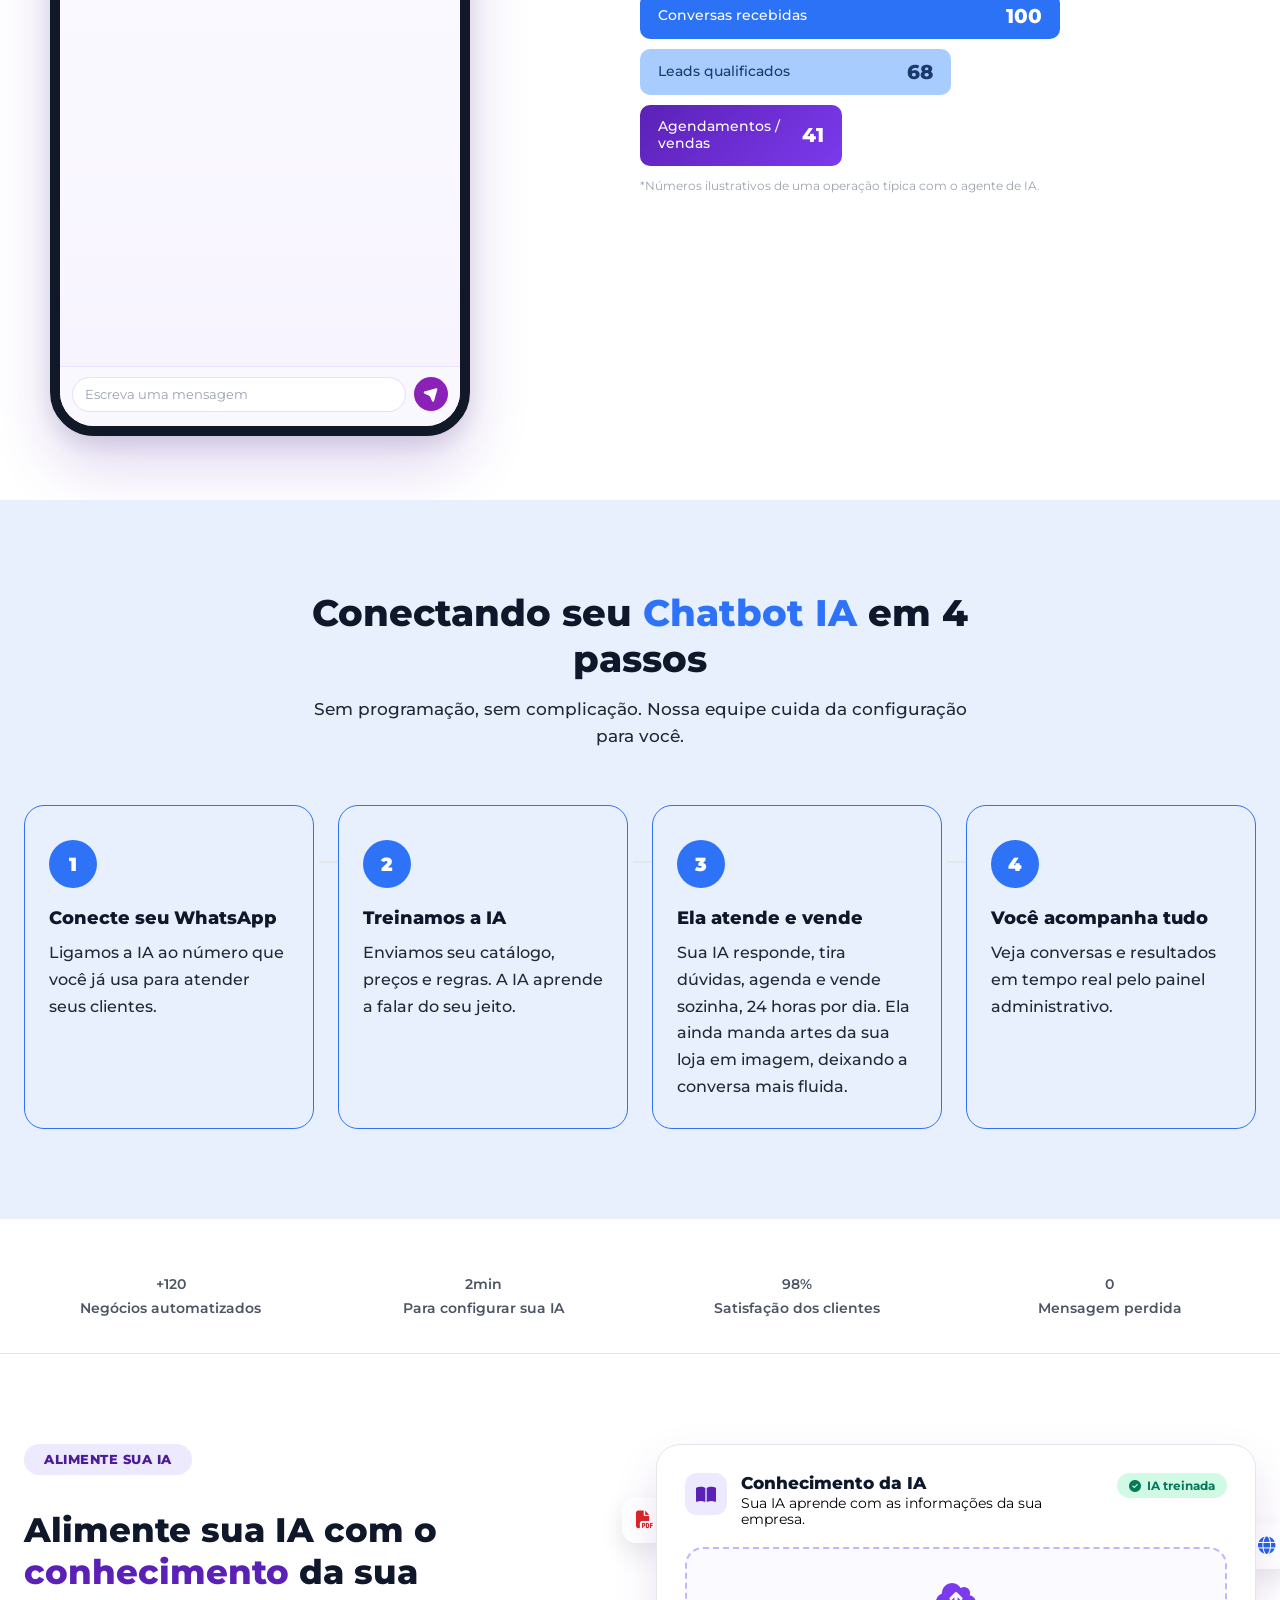
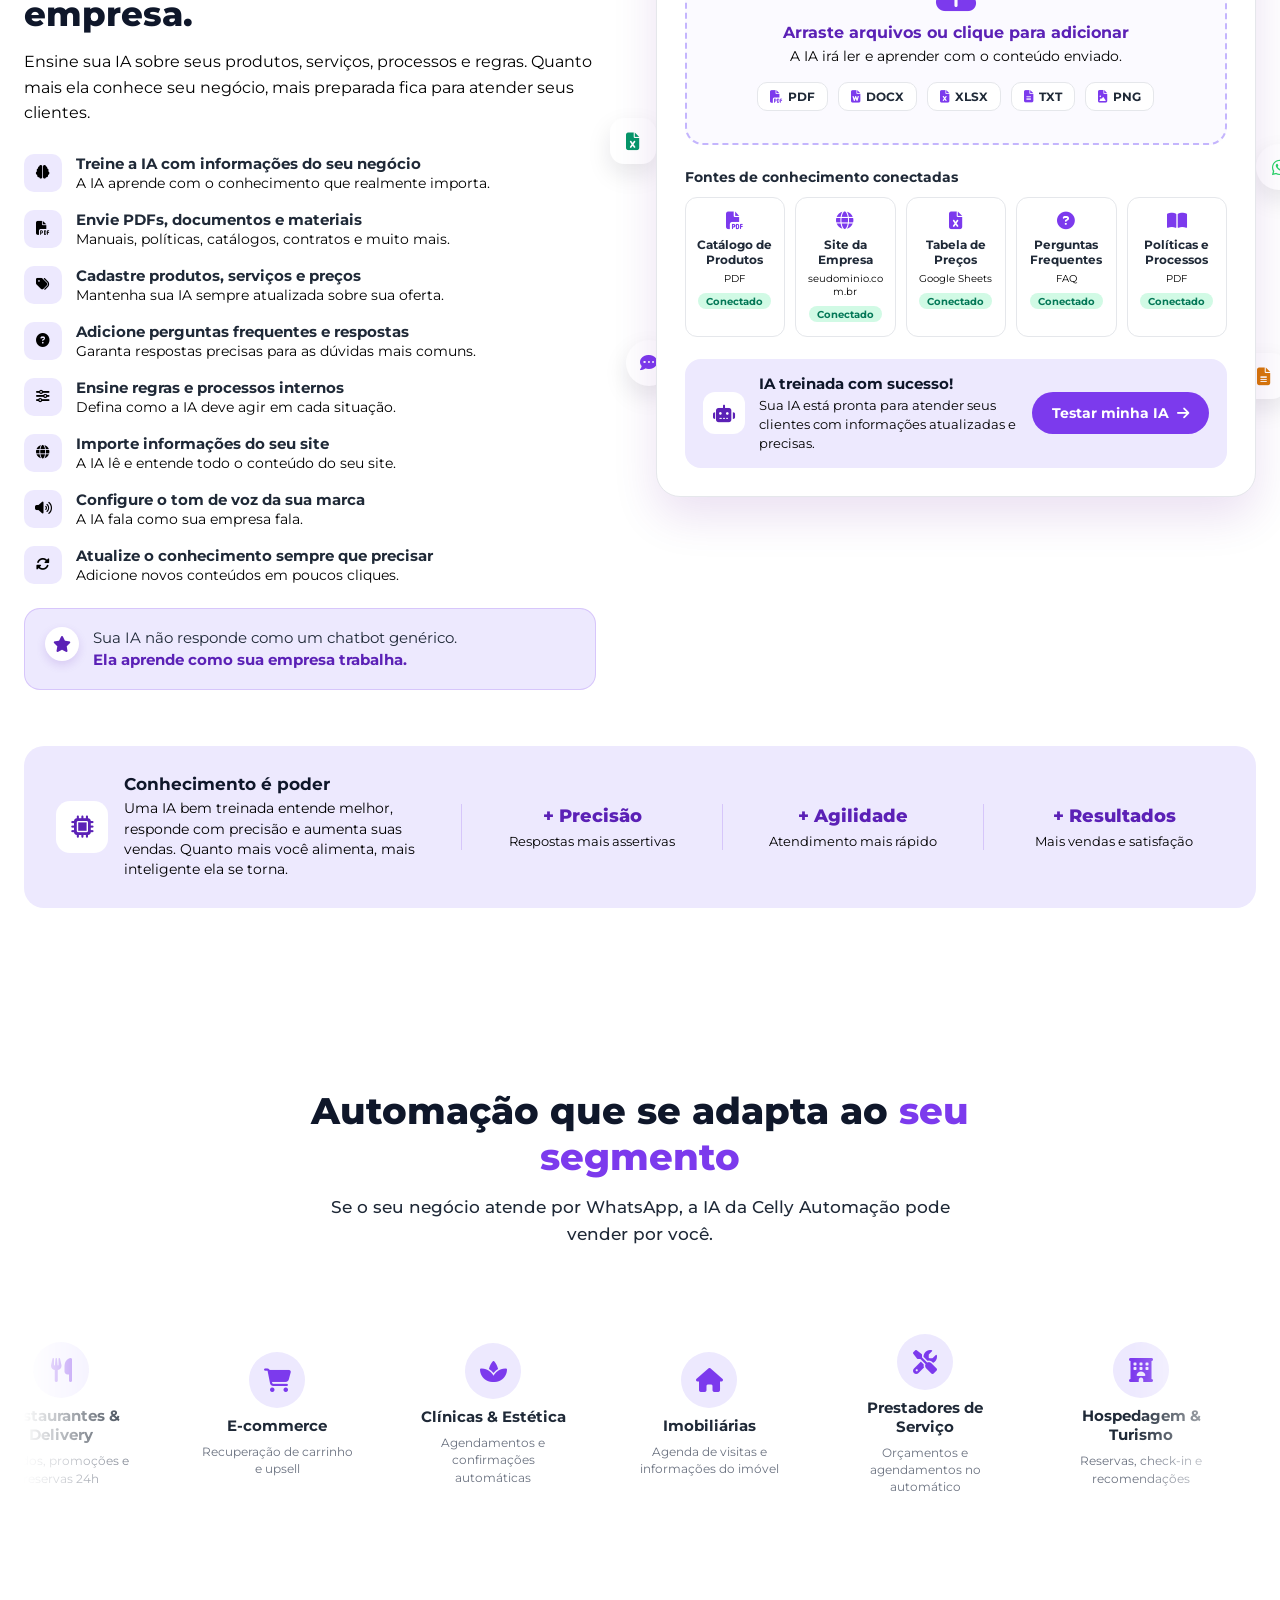
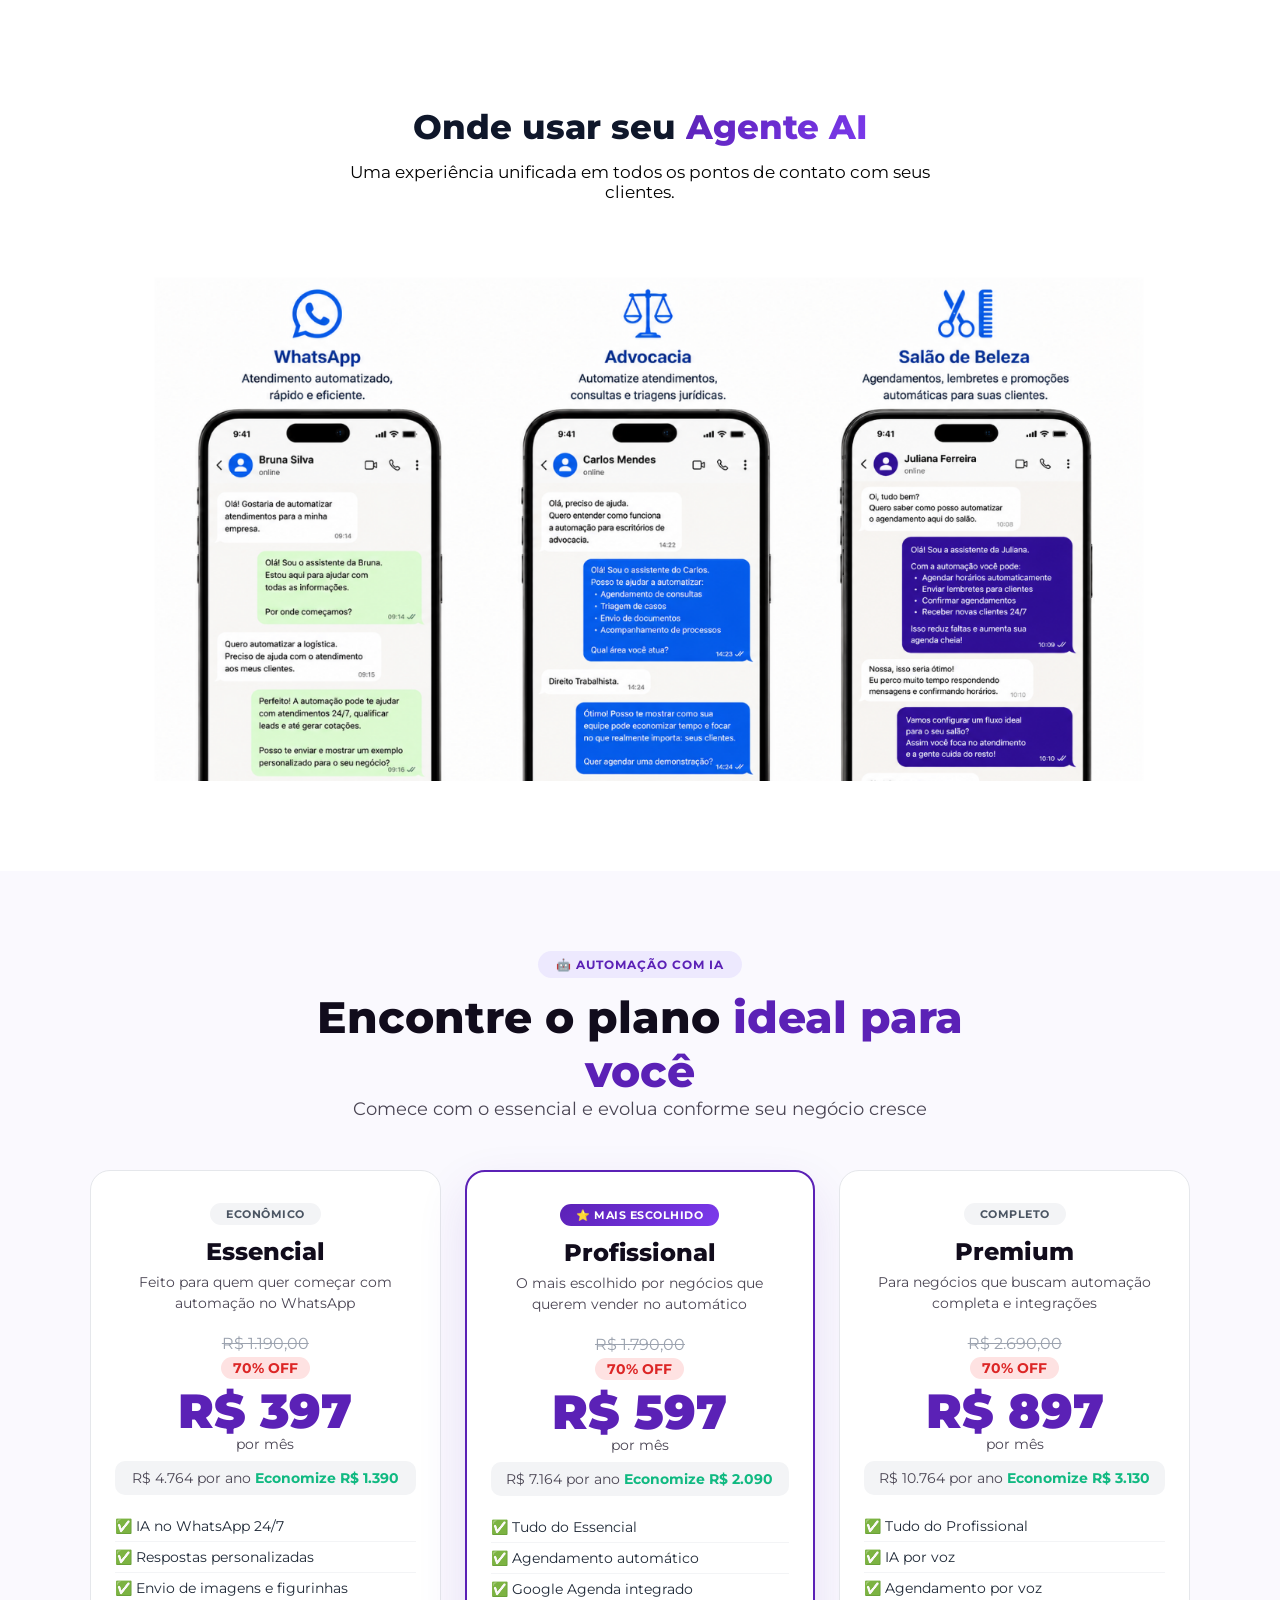
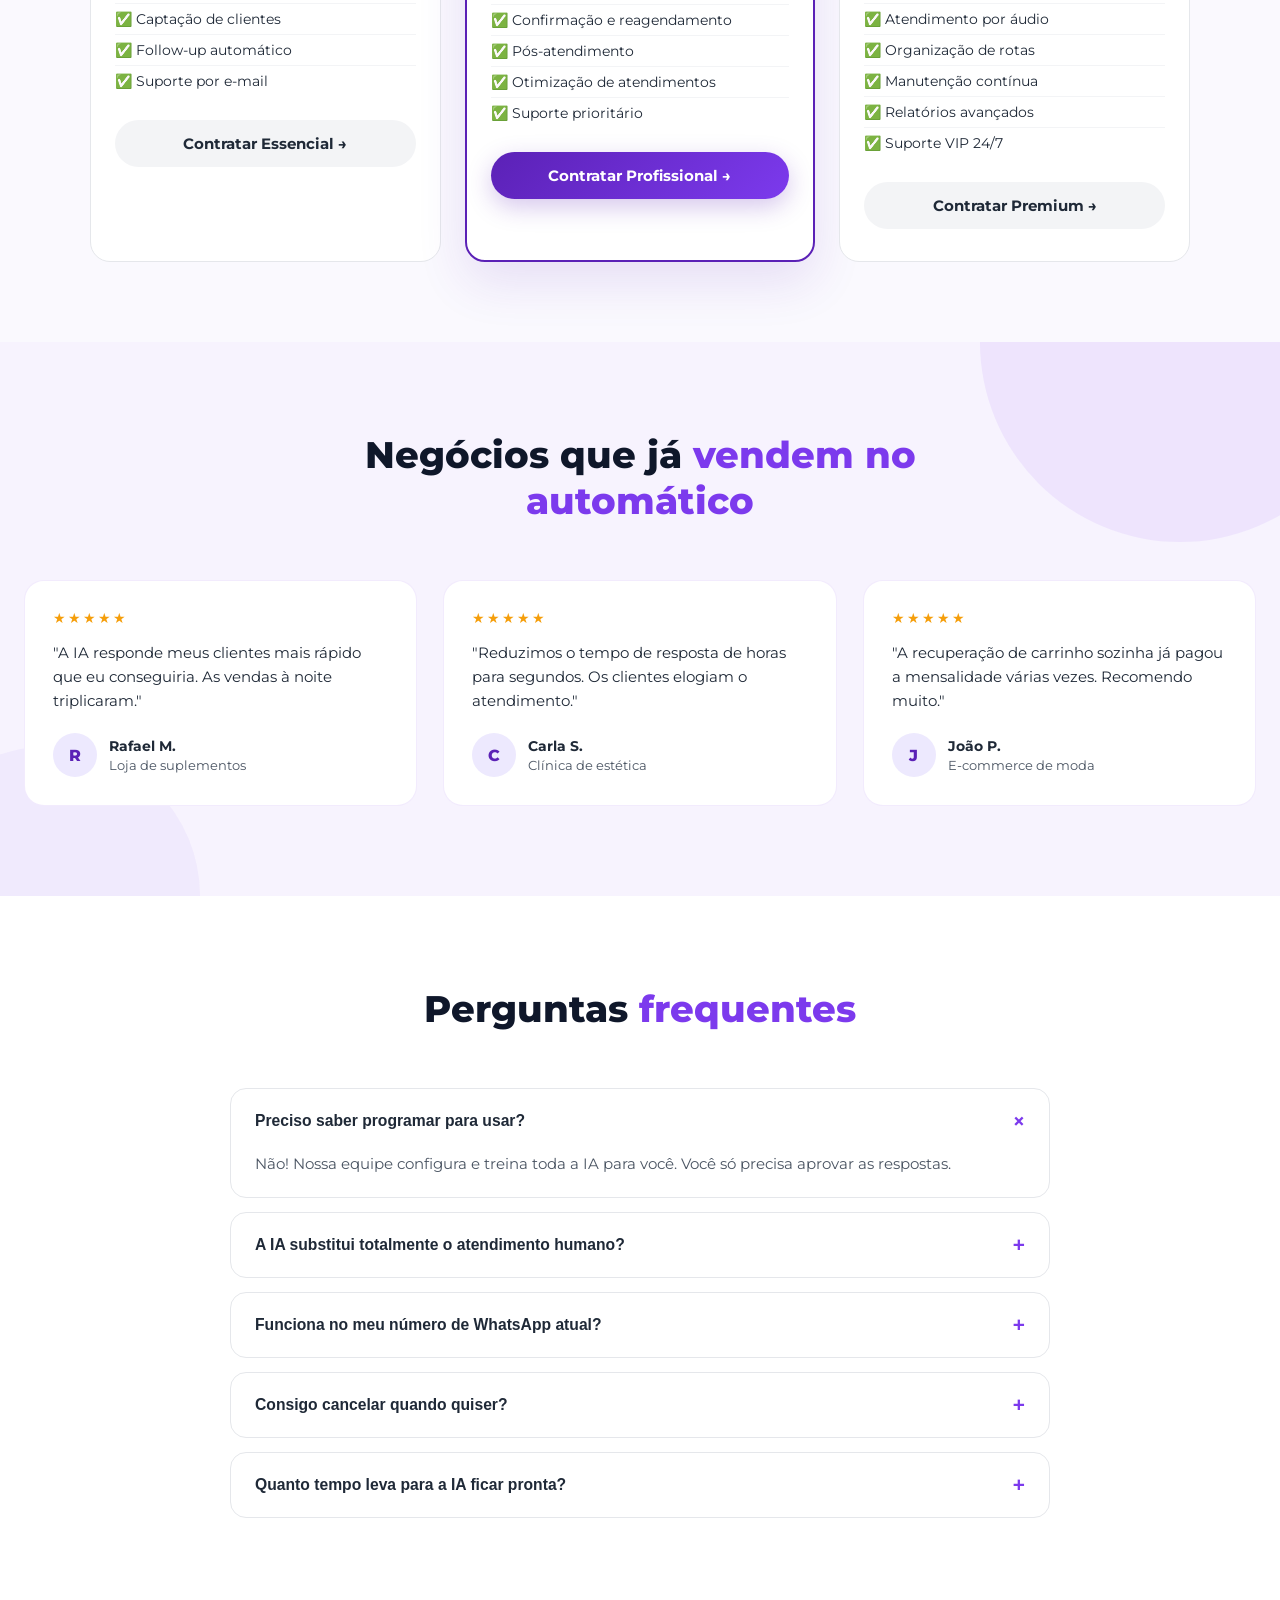
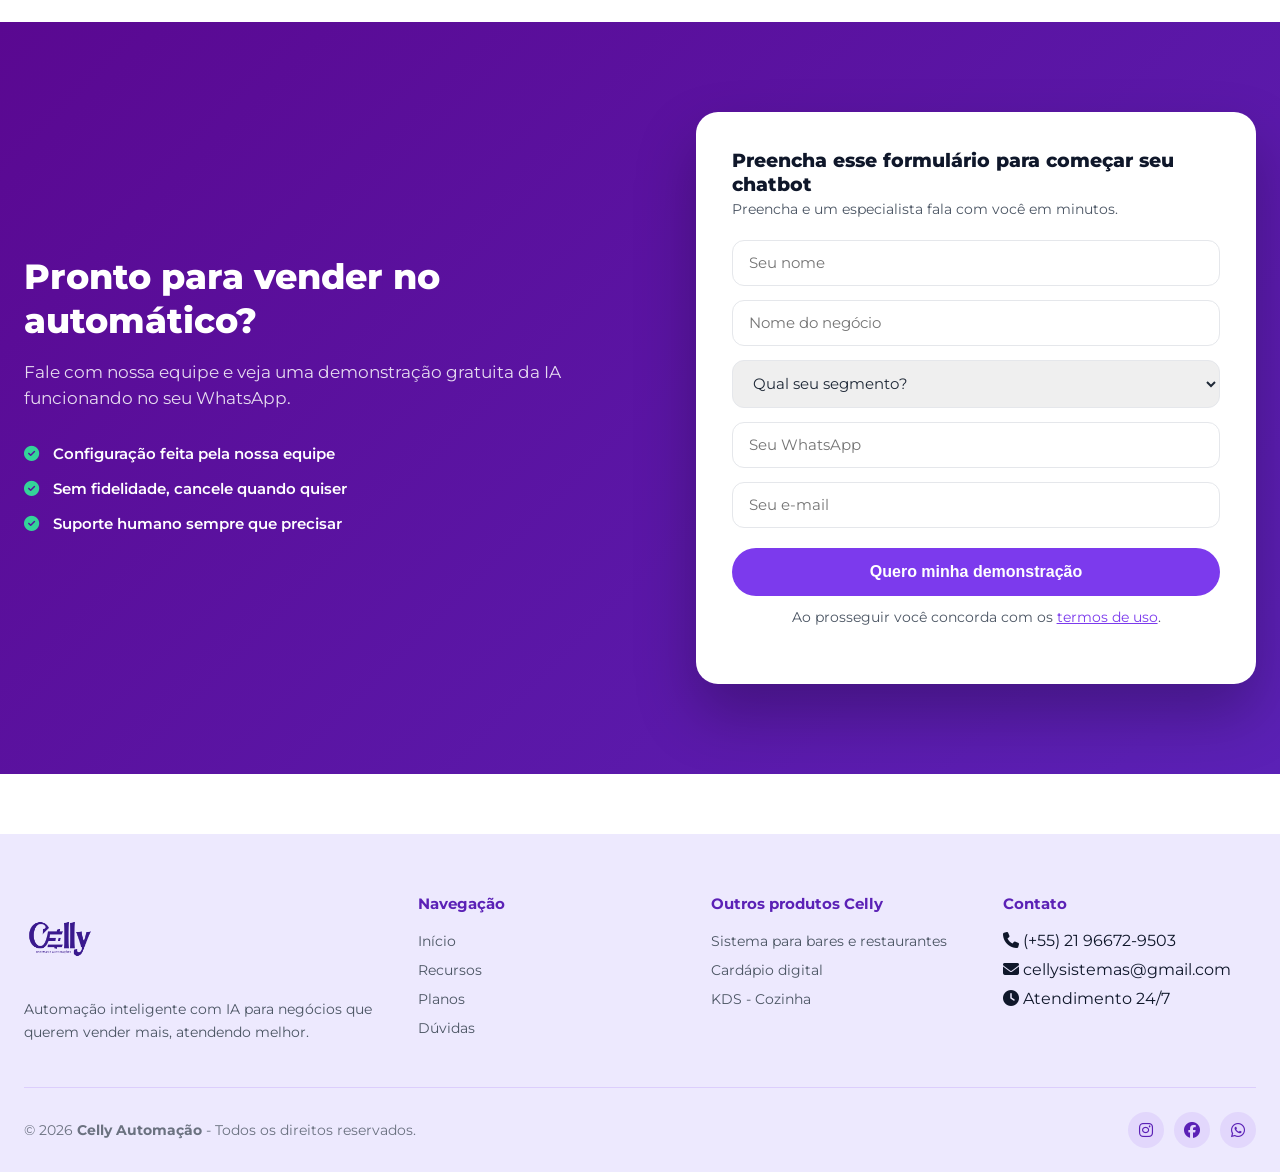
==== commit e2a24810: "Add Google Search Console verification meta tag Co-Authored-By: Claude Sonnet 5 <noreply@anthropic.c" ====
--- a/automacao-chatbot.html
+++ b/automacao-chatbot.html
@@ -3,6 +3,7 @@
 <head>
 <meta charset="UTF-8">
 <meta name="viewport" content="width=device-width, initial-scale=1.0, user-scalable=yes">
+<meta name="google-site-verification" content="GM4gUwtg5fhEFh1Zl9jcyMu1ihqz9SBaUov3b2yLayA" />
 <title>Chatbot WhatsApp com IA | Celly Sistemas</title>
 <meta name="description" content="Chatbot com Inteligência Artificial para WhatsApp: atende, tira dúvidas e vende sozinho 24h por dia. Automatize o atendimento do seu negócio com a Celly Sistemas.">
 <link rel="icon" type="image/png" href="portifolio-img/img/favicon-celly.png">
